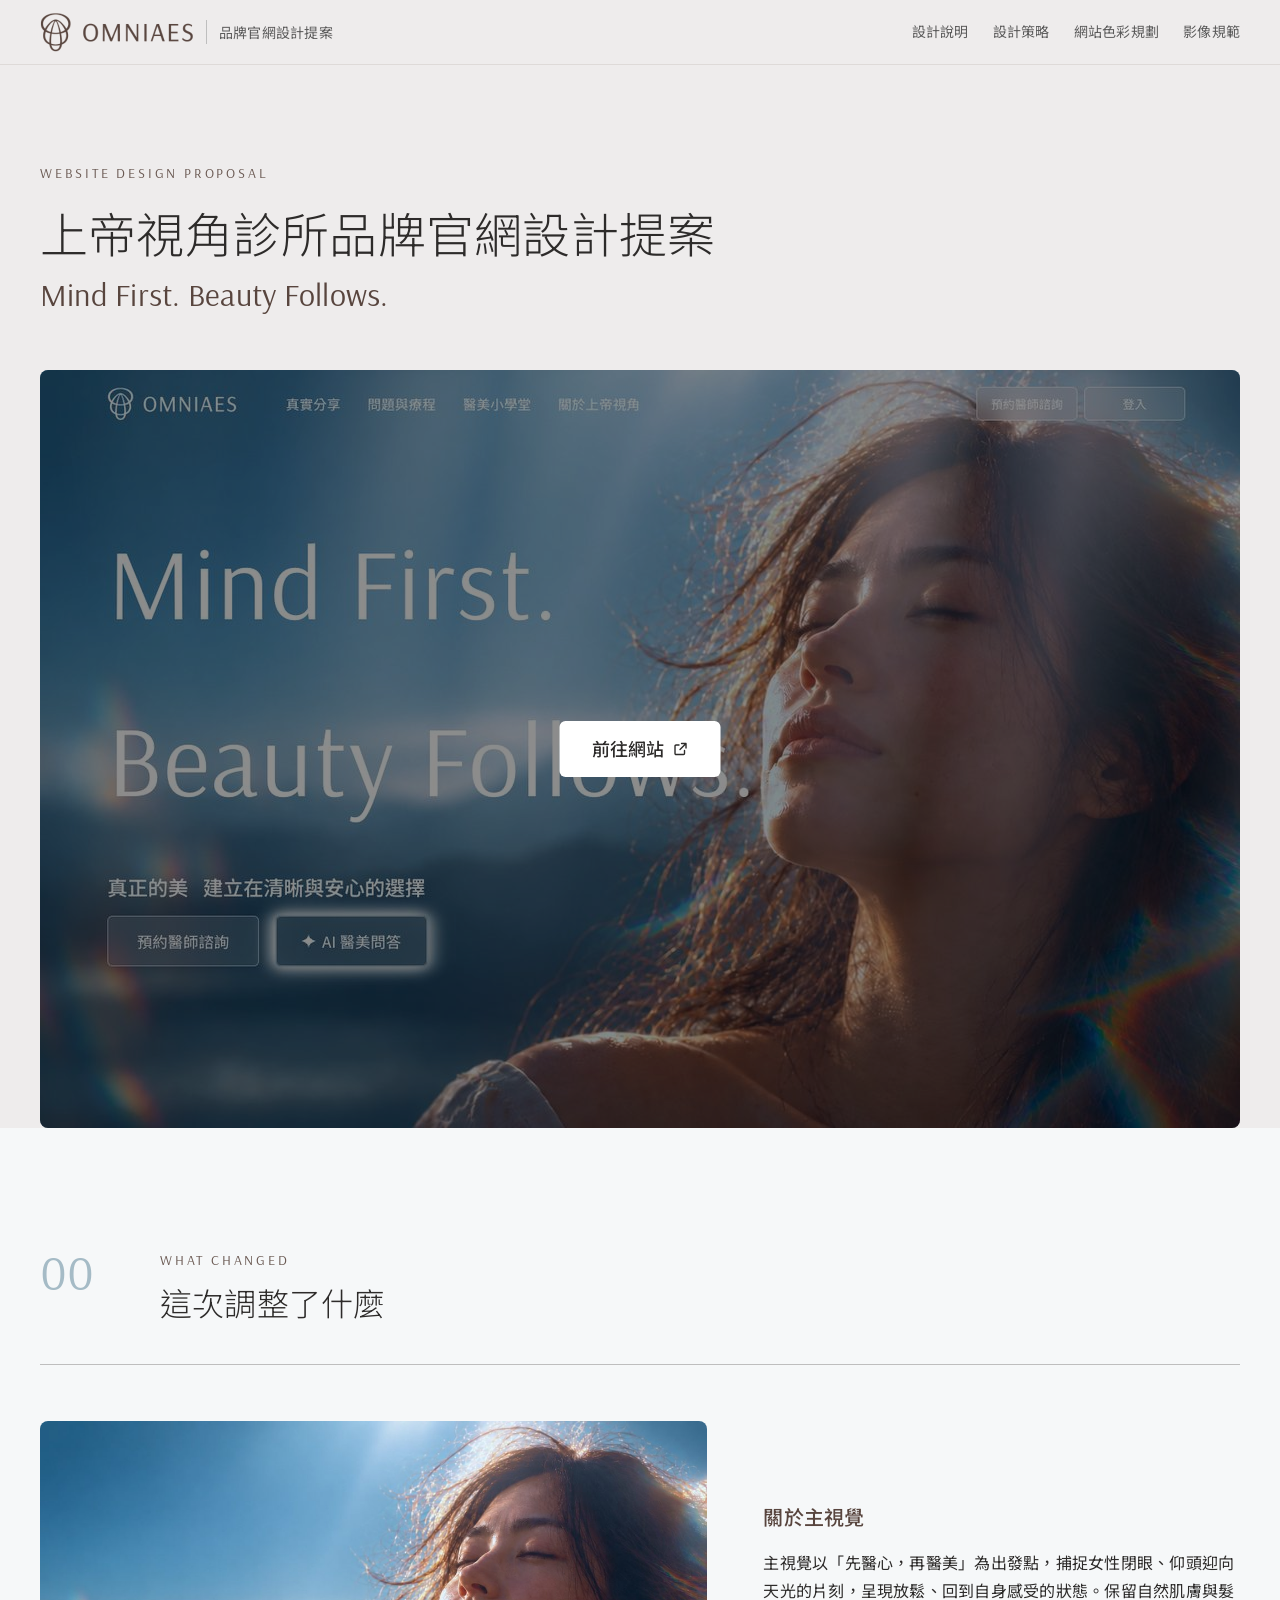
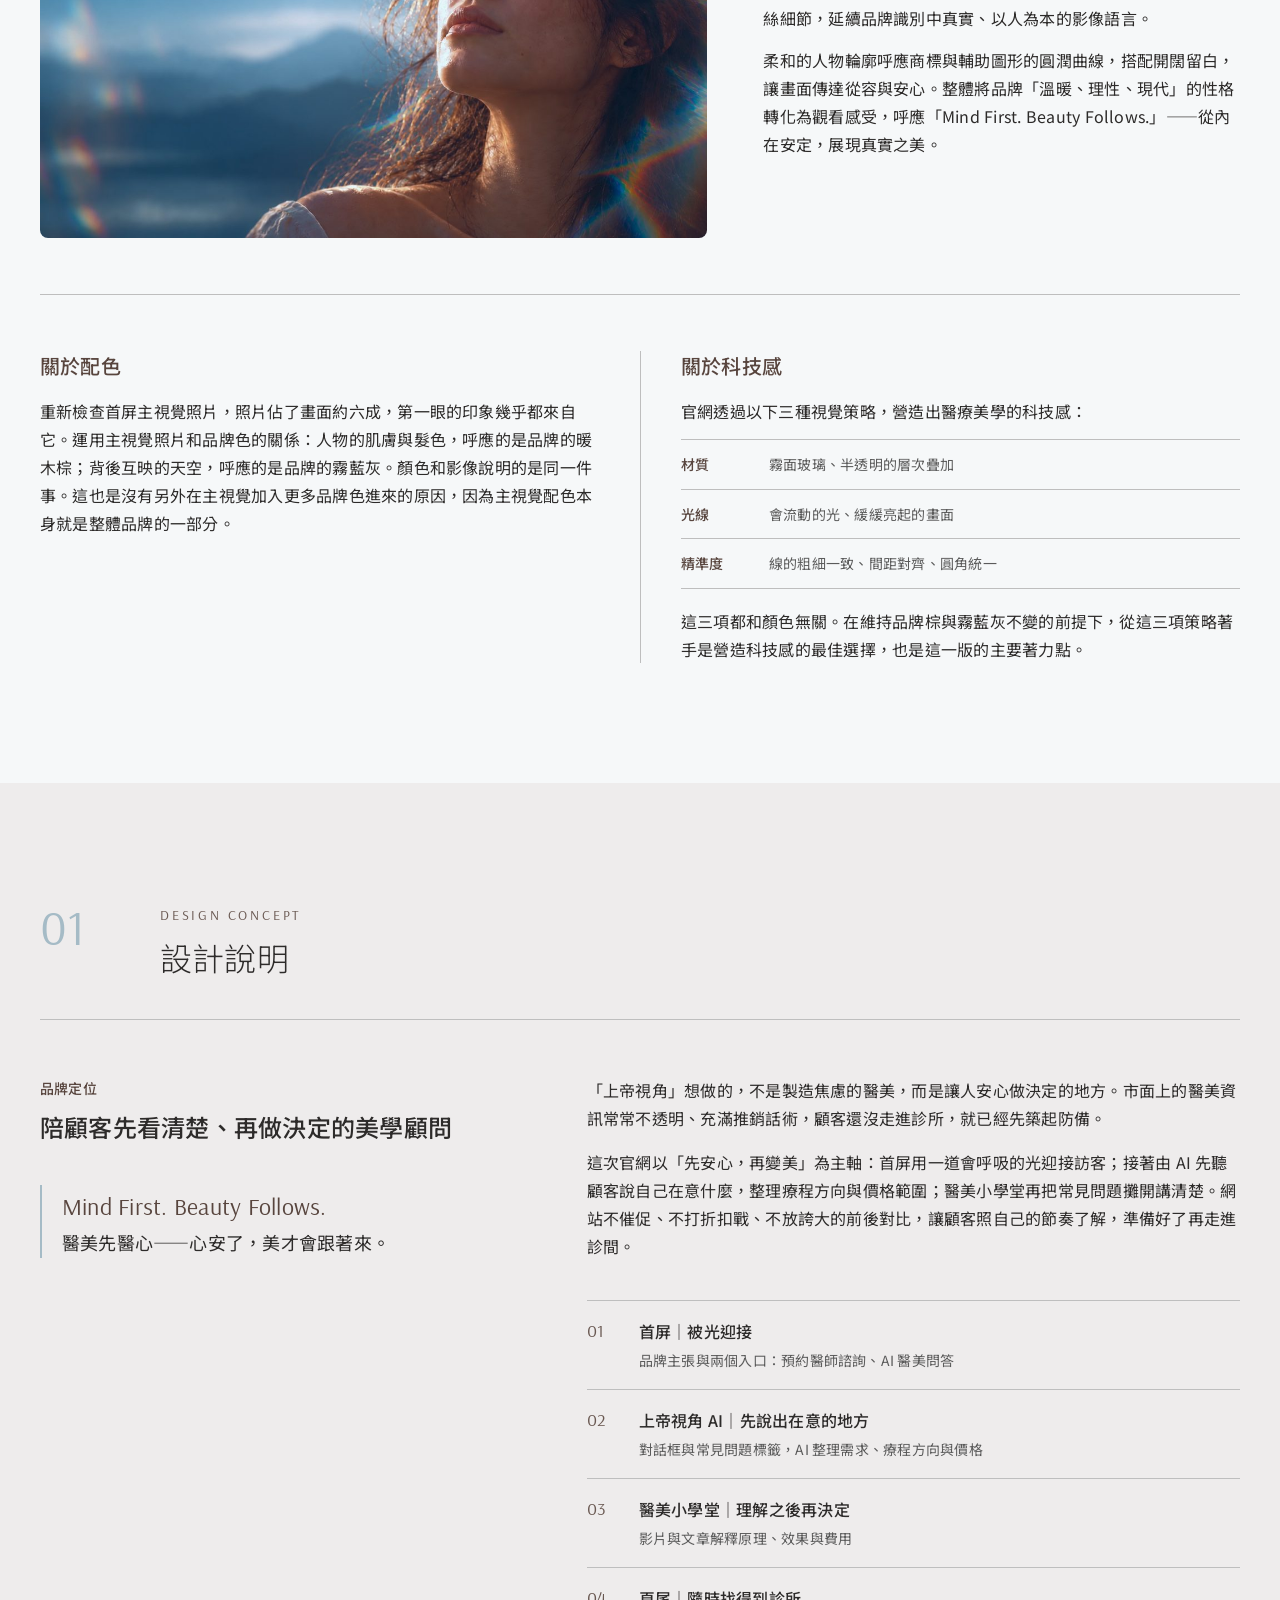
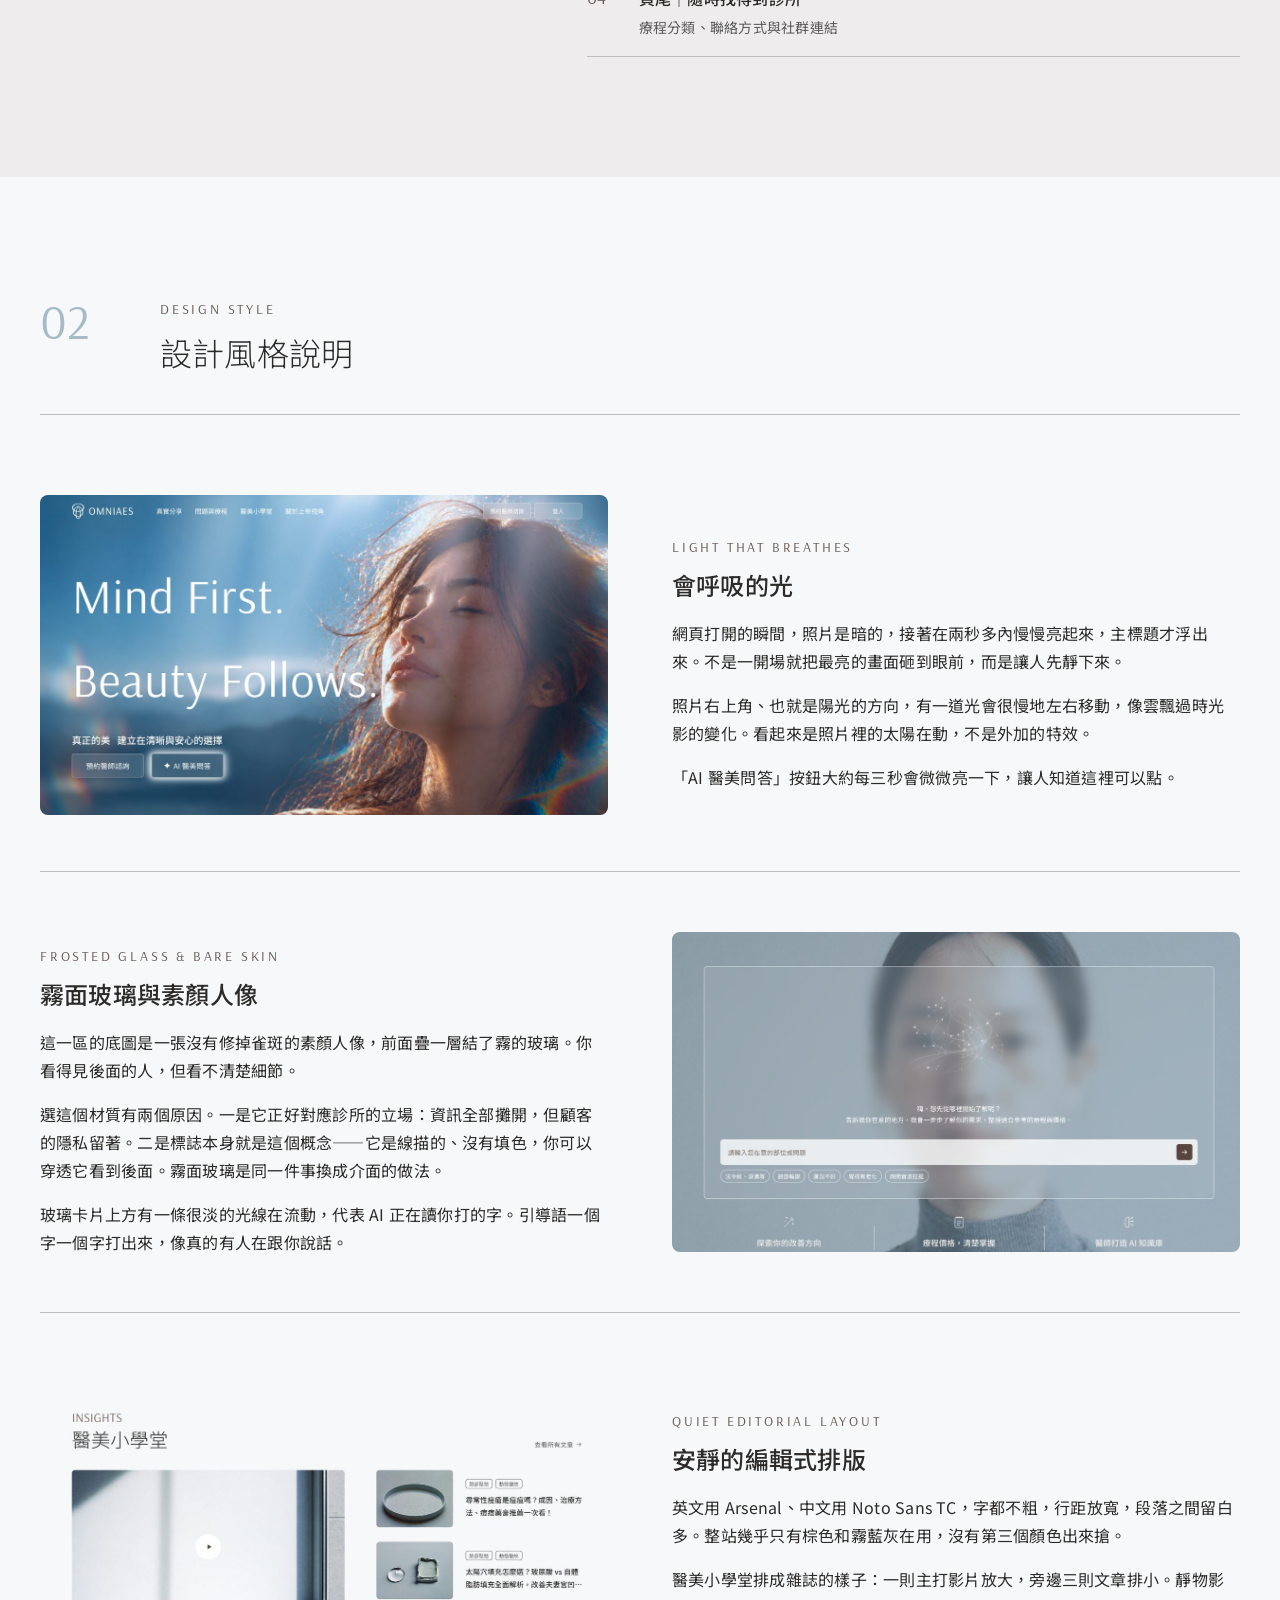
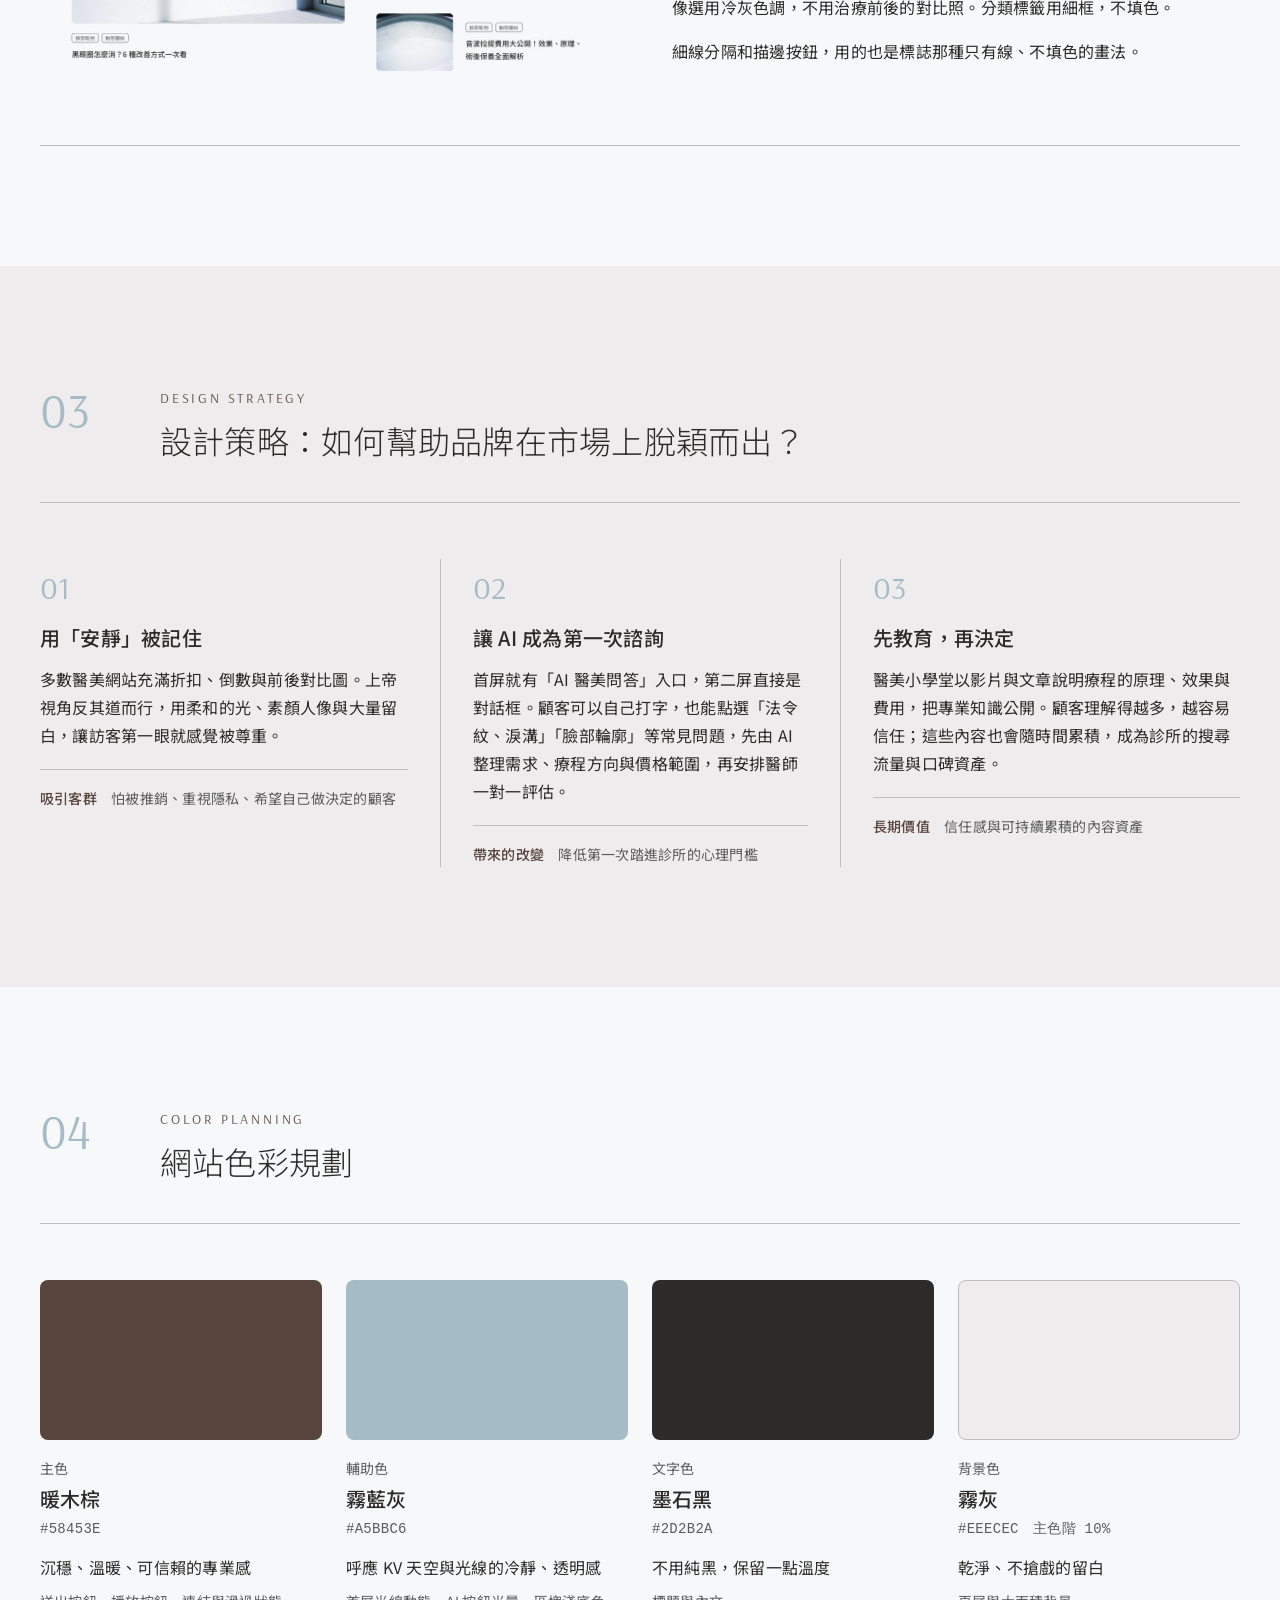
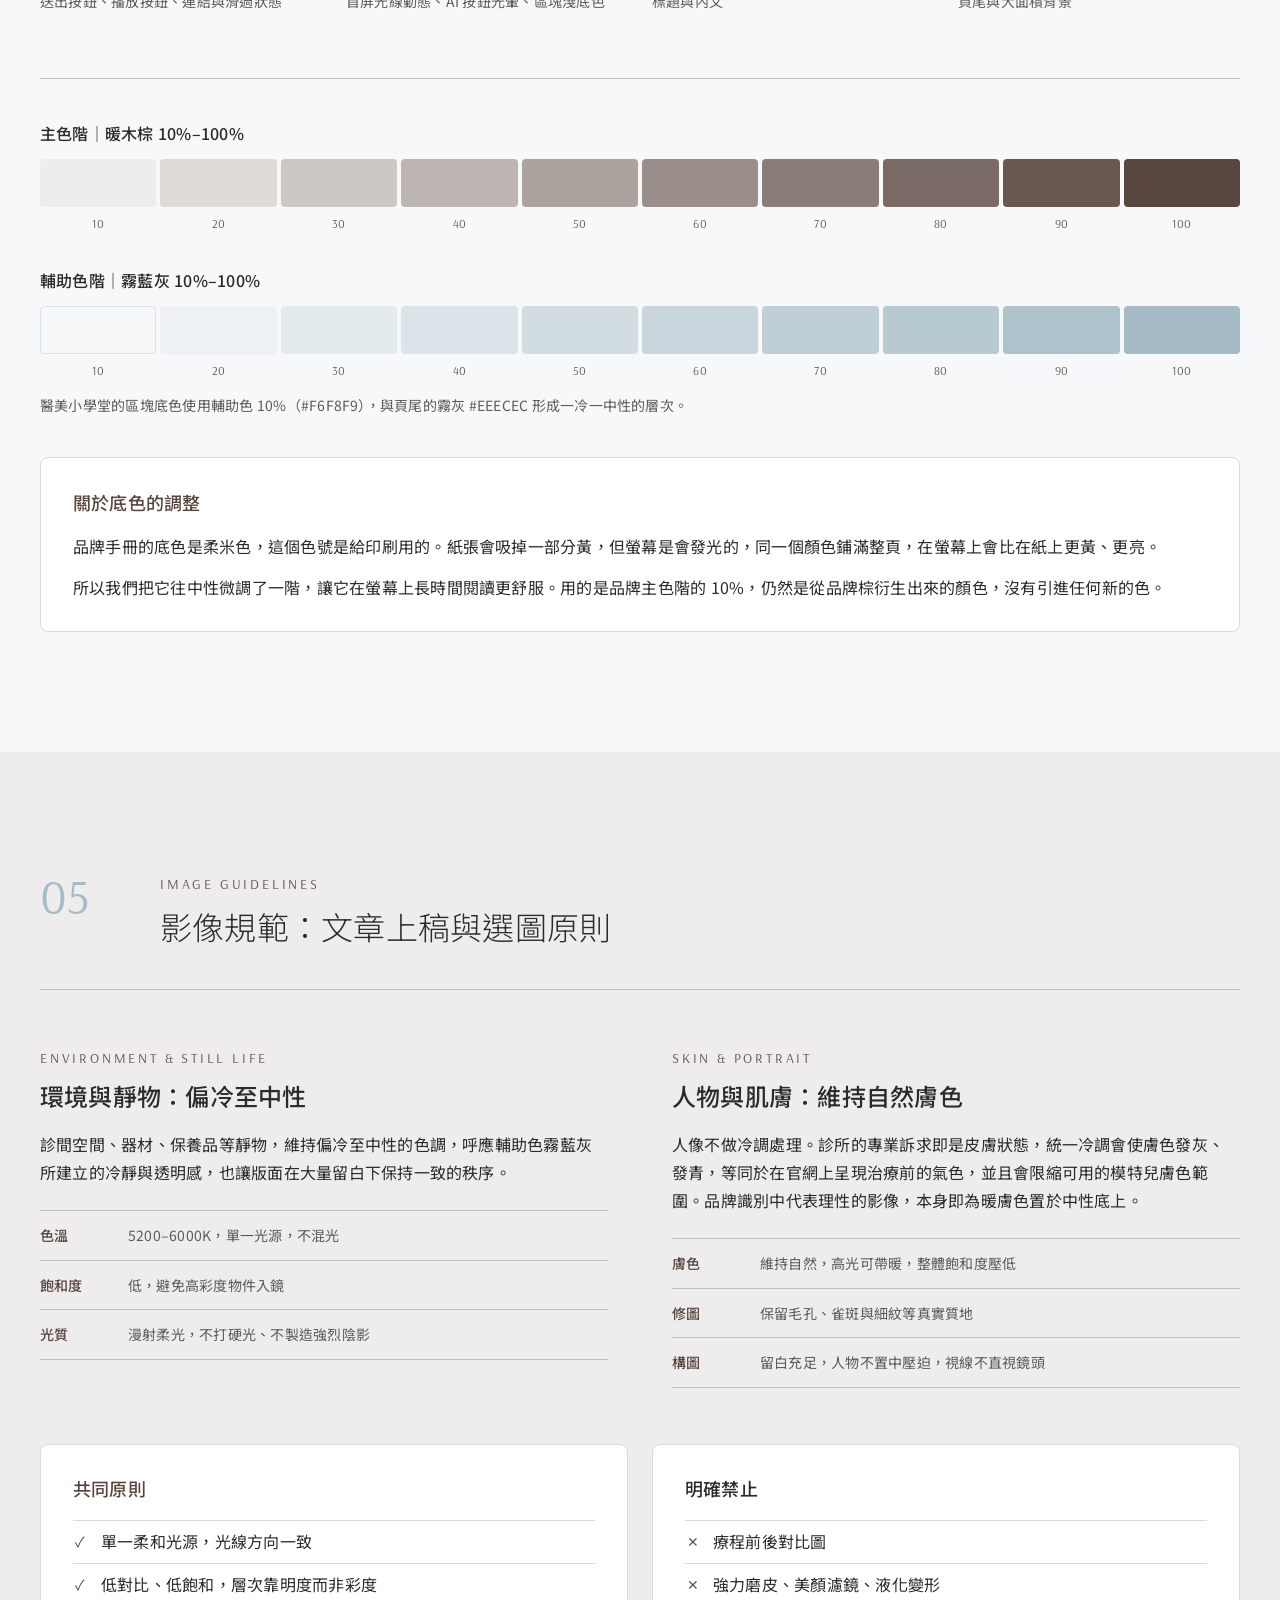
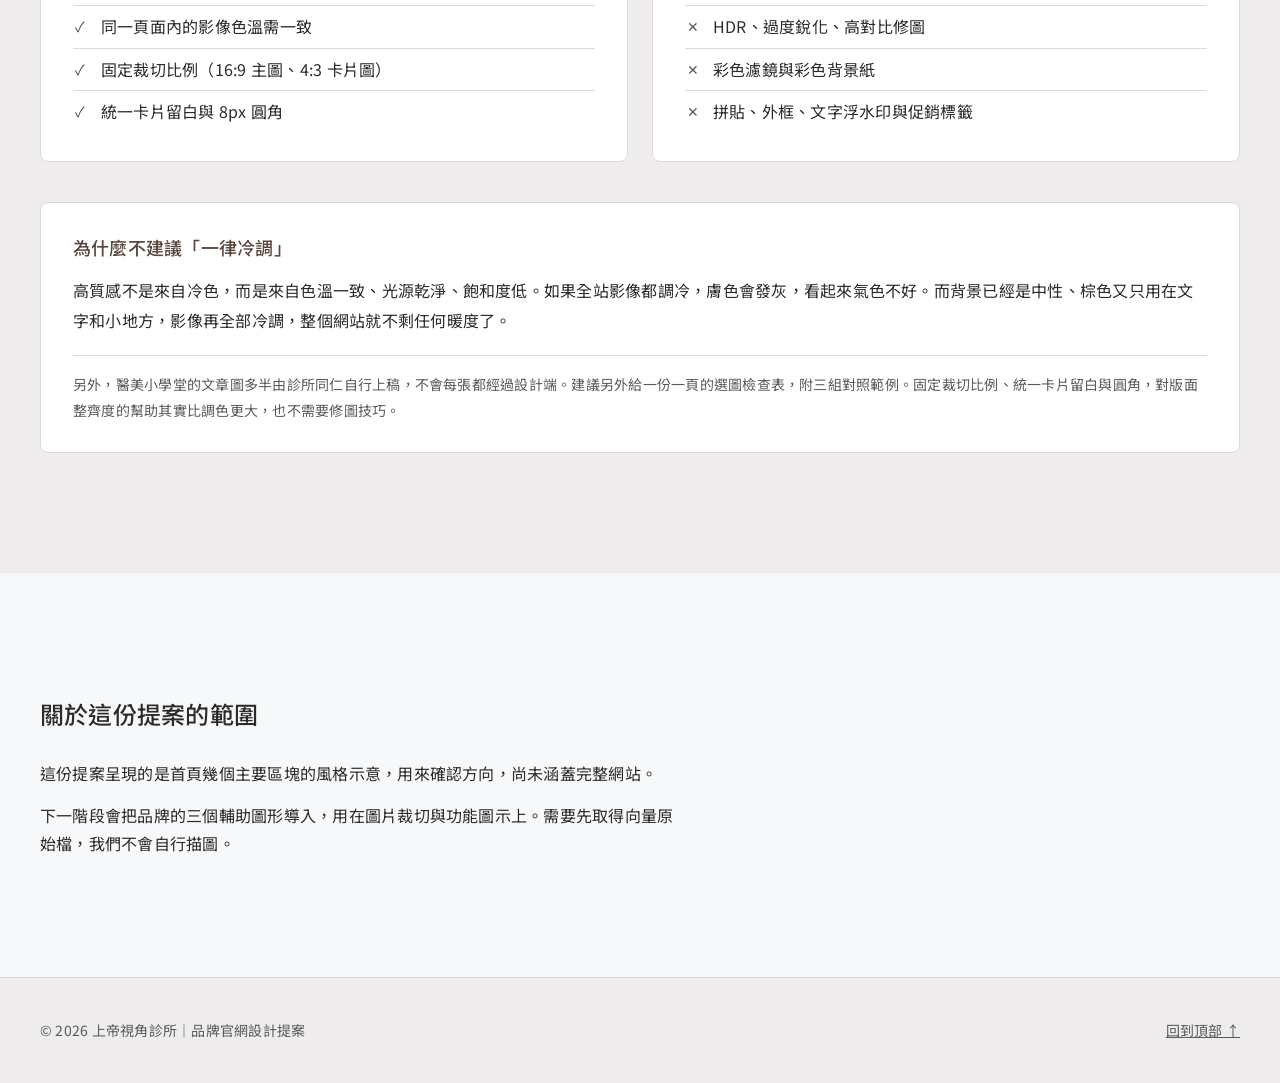
==== report.html @ 739268b5 "提案報告：header 精簡、封面標題一行、00 新增主視覺說明與文案修訂 Co-Authored-By: Claude Opus 5.5 <noreply@anthropic.com>" ====
<!DOCTYPE html>
<html lang="zh-Hant">
<head>
<meta charset="UTF-8" />
<meta name="viewport" content="width=device-width, initial-scale=1" />
<meta name="robots" content="noindex, nofollow" />
<meta name="color-scheme" content="light" />
<title>OMNIAES 上帝視角診所｜品牌官網設計提案</title>
<meta name="description" content="上帝視角診所品牌官網設計提案：本次調整說明、設計說明、設計風格說明、設計策略、網站色彩規劃與影像規範。" />
<link rel="preconnect" href="https://fonts.googleapis.com" />
<link rel="preconnect" href="https://fonts.gstatic.com" crossorigin />
<link href="https://fonts.googleapis.com/css2?family=Arsenal:ital,wght@0,400;0,700;1,400&family=Noto+Sans+TC:wght@300;400;500&display=swap" rel="stylesheet" />
<style>
  /* 報告本身也套用 OMNIAES 的品牌色票與字級，讓客戶看到的提案文件和網站是同一套語言 */
  :root {
    --primary: #58453E;
    --primary-80: #796A65;
    --primary-90: #695851; /* 小字在 #EEECEC 底上用這階，#796A65 只有 4.39:1 */
    --secondary: #A5BBC6;
    --secondary-10: #F6F8F9;
    --secondary-40: #DBE4E8;
    --ink: #2D2B2A;
    --ink-2: #5B5B5B;
    --liner: #BEBEBE;
    --bg: #EEECEC; /* 2026-09-29 Sidney：報告底色改用主色 10% 階 */
    --line-soft: #DEDAD8;
    --white: #FFFFFF;
    --font-tc: "Noto Sans TC", "PingFang TC", "Microsoft JhengHei", sans-serif;
    --font-en: "Arsenal", var(--font-tc);
    --tracking: 0.015em;
    --container: 1200px;
    --gutter: 40px;
  }
  *, *::before, *::after { box-sizing: border-box; }
  html { -webkit-text-size-adjust: 100%; scroll-behavior: smooth; }
  body {
    margin: 0;
    background: var(--bg);
    color: var(--ink);
    font-family: var(--font-tc);
    font-size: 16px;
    line-height: 1.75;
    letter-spacing: var(--tracking);
    -webkit-font-smoothing: antialiased;
  }
  img { display: block; max-width: 100%; height: auto; }
  a { color: inherit; }
  .container { max-width: calc(var(--container) + var(--gutter) * 2); margin: 0 auto; padding: 0 var(--gutter); }

  /* ---------- 頂部列 ---------- */
  .topbar {
    position: sticky; top: 0; z-index: 10;
    background: rgba(238, 236, 236, 0.94);
    -webkit-backdrop-filter: blur(16px);
    backdrop-filter: blur(16px);
    border-bottom: 1px solid var(--line-soft);
  }
  .topbar__inner { display: flex; align-items: center; justify-content: space-between; gap: 24px; height: 64px; }
  .topbar__brand { display: flex; align-items: center; gap: 12px; font-size: 14px; color: var(--ink-2); }
  /* 品牌規範的商標為單色；原檔是金銅漸層，暫以遮罩染成標準色 #58453E，正式版請向品牌端索取單色原始檔 */
  .topbar__logo {
    display: block;
    width: 154px; height: 40px;
    background: var(--primary);
    -webkit-mask: var(--logo) no-repeat 0 0 / contain;
    mask: var(--logo) no-repeat 0 0 / contain;
  }
  .topbar__brand span { padding-left: 12px; border-left: 1px solid var(--liner); }
  .topbar__nav { display: flex; gap: 24px; font-size: 14px; }
  .topbar__nav a { text-decoration: none; color: var(--ink-2); padding: 4px 0; border-bottom: 1px solid transparent; }
  .topbar__nav a:hover { color: var(--primary); border-bottom-color: var(--primary); }

  /* ---------- 封面 ---------- */
  .cover { padding: 96px 0 0; }
  .eyebrow {
    margin: 0;
    font-family: var(--font-en);
    font-size: 14px;
    letter-spacing: 0.2em;
    text-transform: uppercase;
    color: var(--primary-90);
  }
  .cover h1 { margin: 16px 0 0; font-size: 48px; font-weight: 300; line-height: 1.25; }
  .cover__tagline { margin: 12px 0 0; font-family: var(--font-en); font-size: 32px; line-height: 1.25; color: var(--primary); }
  .cover__kv { position: relative; margin-top: 56px; border-radius: 8px; overflow: hidden; }
  /* 2026-09-29 Sidney：KV 照片疊 45% 黑色遮罩（原 85%），「前往網站」按鈕置中 */
  .cover__kv::after {
    content: "";
    position: absolute; inset: 0;
    background: rgba(0, 0, 0, 0.45);
    pointer-events: none;
  }
  .cover__go {
    position: absolute;
    top: 50%; left: 50%;
    z-index: 1;
    transform: translate(-50%, -50%);
    display: inline-flex; align-items: center; gap: 8px;
    height: 56px; padding: 0 32px;
    border-radius: 6px;
    background: var(--white);
    color: var(--ink);
    font-size: 18px; font-weight: 500;
    text-decoration: none;
    white-space: nowrap;
    transition: background-color 200ms ease, color 200ms ease;
  }
  .cover__go svg { width: 16px; height: 16px; }
  .cover__go:hover { background: var(--primary); color: var(--white); }
  .cover__go:focus-visible { outline: 2px solid var(--white); outline-offset: 3px; }

  /* ---------- 章節 ---------- */
  .section { padding: 120px 0; }
  .section--tint { background: var(--secondary-10); }
  .section { scroll-margin-top: 64px; }
  .section__head { display: grid; grid-template-columns: 96px 1fr; gap: 24px; align-items: start; padding-bottom: 40px; border-bottom: 1px solid var(--liner); }
  .section__num { font-family: var(--font-en); font-size: 48px; line-height: 1; color: var(--secondary); }
  .section__head h2 { margin: 8px 0 0; font-size: 32px; font-weight: 300; line-height: 1.38; }

  /* 01 設計說明 */
  .concept { display: grid; grid-template-columns: 5fr 7fr; gap: 80px; margin-top: 56px; align-items: start; }
  /* 左欄（定位＋主張）較短：捲動時固定，陪著右欄說明往下走 */
  .concept > div:first-child { position: sticky; top: 112px; }
  .concept__label { margin: 0; font-size: 14px; font-weight: 500; color: var(--primary); }
  .concept__position { margin: 8px 0 0; font-size: 24px; font-weight: 500; line-height: 1.5; }
  .concept__quote {
    margin: 40px 0 0;
    padding-left: 20px;
    border-left: 2px solid var(--secondary);
    font-size: 18px;
    line-height: 1.75;
  }
  .concept__quote strong { font-family: var(--font-en); font-weight: 400; font-size: 24px; display: block; color: var(--primary); }
  .concept p.body { margin: 0; color: var(--ink); }
  .concept p.body + p.body { margin-top: 16px; }
  .flow { margin: 40px 0 0; padding: 0; list-style: none; counter-reset: flow; }
  .flow li { counter-increment: flow; display: grid; grid-template-columns: 40px 1fr; gap: 12px; padding: 16px 0; border-top: 1px solid var(--liner); }
  .flow li:last-child { border-bottom: 1px solid var(--liner); }
  .flow li::before { content: counter(flow, decimal-leading-zero); font-family: var(--font-en); font-size: 18px; color: var(--primary-90); line-height: 1.6; }
  .flow b { display: block; font-weight: 500; }
  .flow span { font-size: 14px; color: var(--ink-2); }


  /* 02 設計風格說明 */
  .style-list { margin-top: 24px; }
  .style-item { display: grid; grid-template-columns: 1fr 1fr; gap: 64px; align-items: center; padding: 56px 0; border-bottom: 1px solid var(--liner); }
  .style-item:nth-child(even) .style-item__img { order: 2; }
  /* 配圖一律 16:9，從原始截圖裁切，不做拉伸 */
  .style-item__img { border-radius: 8px; overflow: hidden; aspect-ratio: 16 / 9; }
  .style-item__img img { width: 100%; height: 100%; object-fit: cover; }
  .style-item__en { margin: 0; font-family: var(--font-en); font-size: 14px; letter-spacing: 0.2em; text-transform: uppercase; color: var(--primary-90); }
  .style-item h3 { margin: 8px 0 0; font-size: 24px; font-weight: 500; line-height: 1.5; }
  .style-item p { margin: 16px 0 0; }

  /* 03 設計策略 */
  .strategy { display: grid; grid-template-columns: repeat(3, 1fr); gap: 0; margin-top: 56px; }
  .strategy article { padding: 0 32px; }
  .strategy article:first-child { padding-left: 0; }
  .strategy article:last-child { padding-right: 0; }
  .strategy article + article { border-left: 1px solid var(--liner); }
  .strategy__num { margin: 0; font-family: var(--font-en); font-size: 32px; line-height: 1; color: var(--secondary); }
  .strategy h3 { margin: 20px 0 0; font-size: 20px; font-weight: 500; line-height: 1.5; }
  .strategy p { margin: 12px 0 0; }
  .strategy .result { margin-top: 20px; padding-top: 16px; border-top: 1px solid var(--liner); font-size: 14px; color: var(--ink-2); }
  .strategy .result b { color: var(--primary); font-weight: 500; }

  /* 04 網站色彩規劃 */
  .palette { display: grid; grid-template-columns: repeat(4, 1fr); gap: 24px; margin-top: 56px; }
  .swatch__chip { height: 160px; border-radius: 8px; }
  .swatch__chip--light { border: 1px solid var(--liner); }
  .swatch__role { margin: 16px 0 0; font-size: 14px; color: var(--ink-2); }
  .swatch h3 { margin: 4px 0 0; font-size: 20px; font-weight: 500; line-height: 1.4; }
  .swatch__hex { margin: 4px 0 0; font-family: ui-monospace, SFMono-Regular, Menlo, monospace; font-size: 14px; color: var(--ink-2); letter-spacing: 0.02em; }
  .swatch__mean { margin: 12px 0 0; font-size: 16px; }
  .swatch__use { margin: 8px 0 0; font-size: 14px; color: var(--ink-2); }

  .ramps { margin-top: 64px; padding-top: 40px; border-top: 1px solid var(--liner); display: grid; gap: 32px; }
  .ramp__title { margin: 0 0 12px; font-size: 16px; font-weight: 500; }
  .ramp__row { display: grid; grid-template-columns: repeat(10, 1fr); gap: 4px; }
  .ramp__row div { height: 48px; border-radius: 4px; }
  .ramp__steps { display: grid; grid-template-columns: repeat(10, 1fr); gap: 4px; margin-top: 6px; font-family: var(--font-en); font-size: 12px; color: var(--ink-2); text-align: center; }
  .ramp__note { margin: 12px 0 0; font-size: 14px; color: var(--ink-2); }

  /* ---------- 這次調整了什麼 ---------- */
  .kvnote { display: grid; grid-template-columns: 7fr 5fr; gap: 56px; align-items: center; margin-top: 56px; padding-bottom: 56px; border-bottom: 1px solid var(--liner); }
  .kvnote__img { margin: 0; border-radius: 8px; overflow: hidden; aspect-ratio: 16 / 10; }
  .kvnote__img img { width: 100%; height: 100%; object-fit: cover; }
  .kvnote h3 { margin: 0 0 16px; font-size: 20px; font-weight: 500; line-height: 1.5; color: var(--primary); }
  .kvnote p { margin: 0 0 14px; }
  .kvnote p:last-child { margin-bottom: 0; }
  .revision { display: grid; grid-template-columns: repeat(2, 1fr); gap: 0; margin-top: 56px; }
  .revision article { padding: 0 40px; }
  .revision article:first-child { padding-left: 0; }
  .revision article:last-child { padding-right: 0; }
  .revision article + article { border-left: 1px solid var(--liner); }
  .revision h3 { margin: 0 0 16px; font-size: 20px; font-weight: 500; line-height: 1.5; color: var(--primary); }
  .revision p { margin: 0 0 14px; }
  .revision p:last-child { margin-bottom: 0; }
  .revision .spec { margin: 0 0 18px; }

  /* 媒材調整說明：與色階同區，用細框白底和前面的色票資訊分開 */
  .callout {
    margin-top: 40px;
    padding: 28px 32px;
    border: 1px solid var(--line-soft);
    border-radius: 8px;
    background: var(--white);
  }
  .callout p { margin: 0; font-size: 16px; line-height: 1.85; }
  .callout p + p { margin-top: 12px; }
  .callout__title { font-size: 18px !important; font-weight: 500; color: var(--primary); }
  .callout__foot {
    margin-top: 20px !important;
    padding-top: 16px;
    border-top: 1px solid var(--line-soft);
    font-size: 14px !important;
    color: var(--ink-2);
  }

  /* 05 影像規範 */
  .imgrule { display: grid; grid-template-columns: 1fr 1fr; gap: 64px; margin-top: 56px; }
  .imgrule h3 { margin: 8px 0 0; font-size: 24px; font-weight: 500; line-height: 1.5; }
  .imgrule article > p:not(.eyebrow) { margin: 16px 0 0; }
  .spec { margin-top: 24px; border-top: 1px solid var(--liner); }
  .spec div { display: grid; grid-template-columns: 72px 1fr; gap: 16px; padding: 12px 0; border-bottom: 1px solid var(--liner); font-size: 14px; line-height: 1.75; }
  .spec b { font-weight: 500; color: var(--primary); }
  .spec span { color: var(--ink-2); }

  .rules { display: grid; grid-template-columns: 1fr 1fr; gap: 24px; margin-top: 56px; }
  .rules > div { padding: 28px 32px; border: 1px solid var(--line-soft); border-radius: 8px; background: var(--white); }
  .rules h4 { margin: 0; font-size: 18px; font-weight: 500; }
  .rules__do h4 { color: var(--primary); }
  .rules ul { margin: 16px 0 0; padding: 0; list-style: none; }
  .rules li { position: relative; padding: 8px 0 8px 28px; border-top: 1px solid var(--line-soft); font-size: 16px; line-height: 1.6; }
  .rules li::before { position: absolute; left: 2px; top: 8px; font-size: 14px; line-height: 1.8; }
  .rules__do li::before { content: "✓"; color: var(--primary); }
  .rules__dont li::before { content: "✕"; color: var(--ink-2); }

  /* ---------- 結尾說明 ---------- */
  .closing { max-width: 640px; }
  .closing h2 { margin: 0 0 24px; font-size: 24px; font-weight: 500; }
  .closing p { margin: 0 0 14px; }
  .closing p:last-child { margin-bottom: 0; }

  .footer { padding: 40px 0; background: var(--bg); border-top: 1px solid var(--line-soft); font-size: 14px; color: var(--ink-2); }
  .footer__inner { display: flex; justify-content: space-between; gap: 24px; flex-wrap: wrap; }
  .footer a { color: var(--ink-2); }

  @media (max-width: 960px) {
    :root { --gutter: 24px; }
    .topbar__nav { display: none; }
    .concept, .style-item { grid-template-columns: 1fr; gap: 32px; }
    .concept > div:first-child { position: static; }
    .style-item:nth-child(even) .style-item__img { order: 0; }
    .strategy { grid-template-columns: 1fr; gap: 40px; }
    .strategy article, .strategy article:first-child, .strategy article:last-child { padding: 0; }
    .strategy article + article { border-left: 0; border-top: 1px solid var(--liner); padding-top: 40px; }
    .palette { grid-template-columns: repeat(2, 1fr); }
    .imgrule, .rules { grid-template-columns: 1fr; gap: 32px; }
    .kvnote { grid-template-columns: 1fr; gap: 32px; padding-bottom: 40px; }
    .revision { grid-template-columns: 1fr; gap: 40px; }
    .revision article, .revision article:first-child, .revision article:last-child { padding: 0; }
    .revision article + article { border-left: 0; border-top: 1px solid var(--liner); padding-top: 40px; }
  }
  @media (max-width: 600px) {
    :root { --gutter: 16px; }
    .topbar__brand span { display: none; }
    .cover { padding-top: 56px; }
    .cover h1 { font-size: 22px; } /* 14 字 × 22px（含字距）≈ 313px，手機 328px 內容寬內維持一行 */
    .cover__tagline { font-size: 24px; }
    .cover__go { height: 48px; padding: 0 24px; font-size: 16px; }
    .section { padding: 80px 0; }
    .section__head { grid-template-columns: 1fr; gap: 8px; }
    .section__num { font-size: 32px; }
    .section__head h2 { font-size: 24px; }
    .palette { grid-template-columns: 1fr; }
    .swatch__chip { height: 96px; }
    .ramp__steps { font-size: 11px; }
    .callout { padding: 20px 16px; }
    .rules > div { padding: 20px 16px; }
  }
</style>
</head>
<body>

<header class="topbar">
  <div class="container topbar__inner">
    <div class="topbar__brand">
      <span class="topbar__logo" role="img" aria-label="OMNIAES 上帝視角診所" style="--logo:url([data-uri])"></span>
      <span>品牌官網設計提案</span>
    </div>
    <nav class="topbar__nav" aria-label="提案章節">
      <a href="#concept">設計說明</a>
      <a href="#strategy">設計策略</a>
      <a href="#color">網站色彩規劃</a>
      <a href="#imagery">影像規範</a>
    </nav>
  </div>
</header>

<main>

  <!-- ========== 封面 ========== -->
  <section class="cover">
    <div class="container">
      <p class="eyebrow">Website Design Proposal</p>
      <h1>上帝視角診所品牌官網設計提案</h1>
      <p class="cover__tagline">Mind First. Beauty Follows.</p>
      <div class="cover__kv">
        <img src="[data-uri]" alt="官網首屏完稿：自然光中閉眼的人像，左側主標 Mind First. Beauty Follows." width="1200" height="758" />
        <a class="cover__go" href="https://sidney77chen-lgtm.github.io/omniaes-proposal/" target="_blank" rel="noopener">前往網站
          <svg viewBox="0 0 16 16" fill="none" stroke="currentColor" stroke-width="1.4" stroke-linecap="round" stroke-linejoin="round" aria-hidden="true"><path d="M9 2.5h4.5V7M13.5 2.5 7.5 8.5M12 9.5v3a1 1 0 0 1-1 1H3.5a1 1 0 0 1-1-1V5a1 1 0 0 1 1-1h3"/></svg>
        </a>
      </div>
    </div>
  </section>

  <!-- ========== 00 這次調整了什麼 ========== -->
  <section class="section section--tint" id="revision" aria-labelledby="revision-title">
    <div class="container">
      <div class="section__head">
        <div class="section__num">00</div>
        <div>
          <p class="eyebrow">What Changed</p>
          <h2 id="revision-title">這次調整了什麼</h2>
        </div>
      </div>

      <div class="kvnote">
        <figure class="kvnote__img"><img src="[data-uri]" alt="主視覺：女性閉眼、仰頭迎向天光" width="1200" height="750" loading="lazy" decoding="async" /></figure>
        <div>
          <h3>關於主視覺</h3>
          <p>主視覺以「先醫心，再醫美」為出發點，捕捉女性閉眼、仰頭迎向天光的片刻，呈現放鬆、回到自身感受的狀態。保留自然肌膚與髮絲細節，延續品牌識別中真實、以人為本的影像語言。</p>
          <p>柔和的人物輪廓呼應商標與輔助圖形的圓潤曲線，搭配開闊留白，讓畫面傳達從容與安心。整體將品牌「溫暖、理性、現代」的性格轉化為觀看感受，呼應「Mind First. Beauty Follows.」——從內在安定，展現真實之美。</p>
        </div>
      </div>

      <div class="revision">
        <article>
          <h3>關於配色</h3>
          <p>重新檢查首屏主視覺照片，照片佔了畫面約六成，第一眼的印象幾乎都來自它。運用主視覺照片和品牌色的關係：人物的肌膚與髮色，呼應的是品牌的暖木棕；背後互映的天空，呼應的是品牌的霧藍灰。顏色和影像說明的是同一件事。這也是沒有另外在主視覺加入更多品牌色進來的原因，因為主視覺配色本身就是整體品牌的一部分。</p>
        </article>

        <article>
          <h3>關於科技感</h3>
          <p>官網透過以下三種視覺策略，營造出醫療美學的科技感：</p>
          <div class="spec">
            <div><b>材質</b><span>霧面玻璃、半透明的層次疊加</span></div>
            <div><b>光線</b><span>會流動的光、緩緩亮起的畫面</span></div>
            <div><b>精準度</b><span>線的粗細一致、間距對齊、圓角統一</span></div>
          </div>
          <p>這三項都和顏色無關。在維持品牌棕與霧藍灰不變的前提下，從這三項策略著手是營造科技感的最佳選擇，也是這一版的主要著力點。</p>
        </article>
      </div>
    </div>
  </section>

  <!-- ========== 01 設計說明 ========== -->
  <section class="section" id="concept" aria-labelledby="concept-title">
    <div class="container">
      <div class="section__head">
        <div class="section__num">01</div>
        <div>
          <p class="eyebrow">Design Concept</p>
          <h2 id="concept-title">設計說明</h2>
        </div>
      </div>

      <div class="concept">
        <div>
          <p class="concept__label">品牌定位</p>
          <p class="concept__position">陪顧客先看清楚、再做決定的美學顧問</p>

          <blockquote class="concept__quote">
            <strong>Mind First. Beauty Follows.</strong>
            醫美先醫心——心安了，美才會跟著來。
          </blockquote>
        </div>

        <div>

          <p class="body">「上帝視角」想做的，不是製造焦慮的醫美，而是讓人安心做決定的地方。市面上的醫美資訊常常不透明、充滿推銷話術，顧客還沒走進診所，就已經先築起防備。</p>
          <p class="body">這次官網以「先安心，再變美」為主軸：首屏用一道會呼吸的光迎接訪客；接著由 AI 先聽顧客說自己在意什麼，整理療程方向與價格範圍；醫美小學堂再把常見問題攤開講清楚。網站不催促、不打折扣戰、不放誇大的前後對比，讓顧客照自己的節奏了解，準備好了再走進診間。</p>

          <ol class="flow" aria-label="網站瀏覽動線">
            <li><div><b>首屏｜被光迎接</b><span>品牌主張與兩個入口：預約醫師諮詢、AI 醫美問答</span></div></li>
            <li><div><b>上帝視角 AI｜先說出在意的地方</b><span>對話框與常見問題標籤，AI 整理需求、療程方向與價格</span></div></li>
            <li><div><b>醫美小學堂｜理解之後再決定</b><span>影片與文章解釋原理、效果與費用</span></div></li>
            <li><div><b>頁尾｜隨時找得到診所</b><span>療程分類、聯絡方式與社群連結</span></div></li>
          </ol>
        </div>

      </div>
    </div>
  </section>

  <!-- ========== 02 設計風格說明 ========== -->
  <section class="section section--tint" id="style" aria-labelledby="style-title">
    <div class="container">
      <div class="section__head">
        <div class="section__num">02</div>
        <div>
          <p class="eyebrow">Design Style</p>
          <h2 id="style-title">設計風格說明</h2>
        </div>
      </div>

      <div class="style-list">
        <div class="style-item">
          <div class="style-item__img"><img src="[data-uri]" alt="首屏人像與光線動態" width="1200" height="675" loading="lazy" /></div>
          <div>
            <p class="style-item__en">Light That Breathes</p>
            <h3>會呼吸的光</h3>
            <p>網頁打開的瞬間，照片是暗的，接著在兩秒多內慢慢亮起來，主標題才浮出來。不是一開場就把最亮的畫面砸到眼前，而是讓人先靜下來。</p>
            <p>照片右上角、也就是陽光的方向，有一道光會很慢地左右移動，像雲飄過時光影的變化。看起來是照片裡的太陽在動，不是外加的特效。</p>
            <p>「AI 醫美問答」按鈕大約每三秒會微微亮一下，讓人知道這裡可以點。</p>
          </div>
        </div>

        <div class="style-item">
          <div class="style-item__img"><img src="[data-uri]" alt="上帝視角 AI 區塊：霧面玻璃卡片與素顏人像" width="1200" height="675" loading="lazy" /></div>
          <div>
            <p class="style-item__en">Frosted Glass &amp; Bare Skin</p>
            <h3>霧面玻璃與素顏人像</h3>
            <p>這一區的底圖是一張沒有修掉雀斑的素顏人像，前面疊一層結了霧的玻璃。你看得見後面的人，但看不清楚細節。</p>
            <p>選這個材質有兩個原因。一是它正好對應診所的立場：資訊全部攤開，但顧客的隱私留著。二是標誌本身就是這個概念——它是線描的、沒有填色，你可以穿透它看到後面。霧面玻璃是同一件事換成介面的做法。</p>
            <p>玻璃卡片上方有一條很淡的光線在流動，代表 AI 正在讀你打的字。引導語一個字一個字打出來，像真的有人在跟你說話。</p>
          </div>
        </div>

        <div class="style-item">
          <div class="style-item__img"><img src="[data-uri]" alt="醫美小學堂：一則主打影片與三則文章" width="1200" height="675" loading="lazy" /></div>
          <div>
            <p class="style-item__en">Quiet Editorial Layout</p>
            <h3>安靜的編輯式排版</h3>
            <p>英文用 Arsenal、中文用 Noto Sans TC，字都不粗，行距放寬，段落之間留白多。整站幾乎只有棕色和霧藍灰在用，沒有第三個顏色出來搶。</p>
            <p>醫美小學堂排成雜誌的樣子：一則主打影片放大，旁邊三則文章排小。靜物影像選用冷灰色調，不用治療前後的對比照。分類標籤用細框，不填色。</p>
            <p>細線分隔和描邊按鈕，用的也是標誌那種只有線、不填色的畫法。</p>
          </div>
        </div>
      </div>
    </div>
  </section>

  <!-- ========== 03 設計策略 ========== -->
  <section class="section" id="strategy" aria-labelledby="strategy-title">
    <div class="container">
      <div class="section__head">
        <div class="section__num">03</div>
        <div>
          <p class="eyebrow">Design Strategy</p>
          <h2 id="strategy-title">設計策略：如何幫助品牌在市場上脫穎而出？</h2>
        </div>
      </div>

      <div class="strategy">
        <article>
          <p class="strategy__num">01</p>
          <h3>用「安靜」被記住</h3>
          <p>多數醫美網站充滿折扣、倒數與前後對比圖。上帝視角反其道而行，用柔和的光、素顏人像與大量留白，讓訪客第一眼就感覺被尊重。</p>
          <p class="result"><b>吸引客群</b>　怕被推銷、重視隱私、希望自己做決定的顧客</p>
        </article>
        <article>
          <p class="strategy__num">02</p>
          <h3>讓 AI 成為第一次諮詢</h3>
          <p>首屏就有「AI 醫美問答」入口，第二屏直接是對話框。顧客可以自己打字，也能點選「法令紋、淚溝」「臉部輪廓」等常見問題，先由 AI 整理需求、療程方向與價格範圍，再安排醫師一對一評估。</p>
          <p class="result"><b>帶來的改變</b>　降低第一次踏進診所的心理門檻</p>
        </article>
        <article>
          <p class="strategy__num">03</p>
          <h3>先教育，再決定</h3>
          <p>醫美小學堂以影片與文章說明療程的原理、效果與費用，把專業知識公開。顧客理解得越多，越容易信任；這些內容也會隨時間累積，成為診所的搜尋流量與口碑資產。</p>
          <p class="result"><b>長期價值</b>　信任感與可持續累積的內容資產</p>
        </article>
      </div>
    </div>
  </section>

  <!-- ========== 04 網站色彩規劃 ========== -->
  <section class="section section--tint" id="color" aria-labelledby="color-title">
    <div class="container">
      <div class="section__head">
        <div class="section__num">04</div>
        <div>
          <p class="eyebrow">Color Planning</p>
          <h2 id="color-title">網站色彩規劃</h2>
        </div>
      </div>

      <div class="palette">
        <div class="swatch">
          <div class="swatch__chip" style="background:#58453E"></div>
          <p class="swatch__role">主色</p>
          <h3>暖木棕</h3>
          <p class="swatch__hex">#58453E</p>
          <p class="swatch__mean">沉穩、溫暖、可信賴的專業感</p>
          <p class="swatch__use">送出按鈕、播放按鈕、連結與滑過狀態</p>
        </div>
        <div class="swatch">
          <div class="swatch__chip" style="background:#A5BBC6"></div>
          <p class="swatch__role">輔助色</p>
          <h3>霧藍灰</h3>
          <p class="swatch__hex">#A5BBC6</p>
          <p class="swatch__mean">呼應 KV 天空與光線的冷靜、透明感</p>
          <p class="swatch__use">首屏光線動態、AI 按鈕光暈、區塊淺底色</p>
        </div>
        <div class="swatch">
          <div class="swatch__chip" style="background:#2D2B2A"></div>
          <p class="swatch__role">文字色</p>
          <h3>墨石黑</h3>
          <p class="swatch__hex">#2D2B2A</p>
          <p class="swatch__mean">不用純黑，保留一點溫度</p>
          <p class="swatch__use">標題與內文</p>
        </div>
        <div class="swatch">
          <div class="swatch__chip swatch__chip--light" style="background:#EEECEC"></div>
          <p class="swatch__role">背景色</p>
          <h3>霧灰</h3>
          <p class="swatch__hex">#EEECEC　主色階 10%</p>
          <p class="swatch__mean">乾淨、不搶戲的留白</p>
          <p class="swatch__use">頁尾與大面積背景</p>
        </div>
      </div>

      <div class="ramps">
        <div>
          <p class="ramp__title">主色階｜暖木棕 10%–100%</p>
          <div class="ramp__row" aria-hidden="true">
            <div style="background:#EEECEC"></div><div style="background:#DEDAD8"></div><div style="background:#CDC7C5"></div><div style="background:#BCB5B2"></div><div style="background:#ACA29E"></div><div style="background:#9B8F8B"></div><div style="background:#8A7D78"></div><div style="background:#796A65"></div><div style="background:#695851"></div><div style="background:#58453E"></div>
          </div>
          <div class="ramp__steps" aria-hidden="true"><span>10</span><span>20</span><span>30</span><span>40</span><span>50</span><span>60</span><span>70</span><span>80</span><span>90</span><span>100</span></div>
        </div>
        <div>
          <p class="ramp__title">輔助色階｜霧藍灰 10%–100%</p>
          <div class="ramp__row" aria-hidden="true">
            <div style="background:#F6F8F9;border:1px solid #DBE4E8"></div><div style="background:#EDF1F4"></div><div style="background:#E4EBEE"></div><div style="background:#DBE4E8"></div><div style="background:#D2DDE2"></div><div style="background:#C9D6DD"></div><div style="background:#C0CFD7"></div><div style="background:#B7C9D1"></div><div style="background:#AEC2CC"></div><div style="background:#A5BBC6"></div>
          </div>
          <div class="ramp__steps" aria-hidden="true"><span>10</span><span>20</span><span>30</span><span>40</span><span>50</span><span>60</span><span>70</span><span>80</span><span>90</span><span>100</span></div>
          <p class="ramp__note">醫美小學堂的區塊底色使用輔助色 10%（#F6F8F9），與頁尾的霧灰 #EEECEC 形成一冷一中性的層次。</p>

          <div class="callout">
            <p class="callout__title">關於底色的調整</p>
            <p>品牌手冊的底色是柔米色，這個色號是給印刷用的。紙張會吸掉一部分黃，但螢幕是會發光的，同一個顏色鋪滿整頁，在螢幕上會比在紙上更黃、更亮。</p>
            <p>所以我們把它往中性微調了一階，讓它在螢幕上長時間閱讀更舒服。用的是品牌主色階的 10%，仍然是從品牌棕衍生出來的顏色，沒有引進任何新的色。</p>
          </div>
        </div>
      </div>
    </div>
  </section>

  <!-- ========== 05 影像規範 ========== -->
  <section class="section" id="imagery" aria-labelledby="imagery-title">
    <div class="container">
      <div class="section__head">
        <div class="section__num">05</div>
        <div>
          <p class="eyebrow">Image Guidelines</p>
          <h2 id="imagery-title">影像規範：文章上稿與選圖原則</h2>
        </div>
      </div>

      <div class="imgrule">
        <article>
          <p class="eyebrow">Environment &amp; Still Life</p>
          <h3>環境與靜物：偏冷至中性</h3>
          <p>診間空間、器材、保養品等靜物，維持偏冷至中性的色調，呼應輔助色霧藍灰所建立的冷靜與透明感，也讓版面在大量留白下保持一致的秩序。</p>
          <div class="spec">
            <div><b>色溫</b><span>5200–6000K，單一光源，不混光</span></div>
            <div><b>飽和度</b><span>低，避免高彩度物件入鏡</span></div>
            <div><b>光質</b><span>漫射柔光，不打硬光、不製造強烈陰影</span></div>
          </div>
        </article>
        <article>
          <p class="eyebrow">Skin &amp; Portrait</p>
          <h3>人物與肌膚：維持自然膚色</h3>
          <p>人像不做冷調處理。診所的專業訴求即是皮膚狀態，統一冷調會使膚色發灰、發青，等同於在官網上呈現治療前的氣色，並且會限縮可用的模特兒膚色範圍。品牌識別中代表理性的影像，本身即為暖膚色置於中性底上。</p>
          <div class="spec">
            <div><b>膚色</b><span>維持自然，高光可帶暖，整體飽和度壓低</span></div>
            <div><b>修圖</b><span>保留毛孔、雀斑與細紋等真實質地</span></div>
            <div><b>構圖</b><span>留白充足，人物不置中壓迫，視線不直視鏡頭</span></div>
          </div>
        </article>
      </div>

      <div class="rules">
        <div class="rules__do">
          <h4>共同原則</h4>
          <ul>
            <li>單一柔和光源，光線方向一致</li>
            <li>低對比、低飽和，層次靠明度而非彩度</li>
            <li>同一頁面內的影像色溫需一致</li>
            <li>固定裁切比例（16:9 主圖、4:3 卡片圖）</li>
            <li>統一卡片留白與 8px 圓角</li>
          </ul>
        </div>
        <div class="rules__dont">
          <h4>明確禁止</h4>
          <ul>
            <li>療程前後對比圖</li>
            <li>強力磨皮、美顏濾鏡、液化變形</li>
            <li>HDR、過度銳化、高對比修圖</li>
            <li>彩色濾鏡與彩色背景紙</li>
            <li>拼貼、外框、文字浮水印與促銷標籤</li>
          </ul>
        </div>
      </div>

      <div class="callout">
        <p class="callout__title">為什麼不建議「一律冷調」</p>
        <p>高質感不是來自冷色，而是來自色溫一致、光源乾淨、飽和度低。如果全站影像都調冷，膚色會發灰，看起來氣色不好。而背景已經是中性、棕色又只用在文字和小地方，影像再全部冷調，整個網站就不剩任何暖度了。</p>
        <p class="callout__foot">另外，醫美小學堂的文章圖多半由診所同仁自行上稿，不會每張都經過設計端。建議另外給一份一頁的選圖檢查表，附三組對照範例。固定裁切比例、統一卡片留白與圓角，對版面整齊度的幫助其實比調色更大，也不需要修圖技巧。</p>
      </div>
    </div>
  </section>

  <!-- ========== 結尾說明 ========== -->
  <section class="section section--tint" id="scope" aria-labelledby="scope-title">
    <div class="container">
      <div class="closing">
        <h2 id="scope-title">關於這份提案的範圍</h2>
        <p>這份提案呈現的是首頁幾個主要區塊的風格示意，用來確認方向，尚未涵蓋完整網站。</p>
        <p>下一階段會把品牌的三個輔助圖形導入，用在圖片裁切與功能圖示上。需要先取得向量原始檔，我們不會自行描圖。</p>
      </div>
    </div>
  </section>

</main>

<footer class="footer">
  <div class="container footer__inner">
    <span>© 2026 上帝視角診所｜品牌官網設計提案</span>
    <a href="#top" onclick="window.scrollTo({top:0,behavior:'smooth'});return false;">回到頂部 ↑</a>
  </div>
</footer>

</body>
</html>
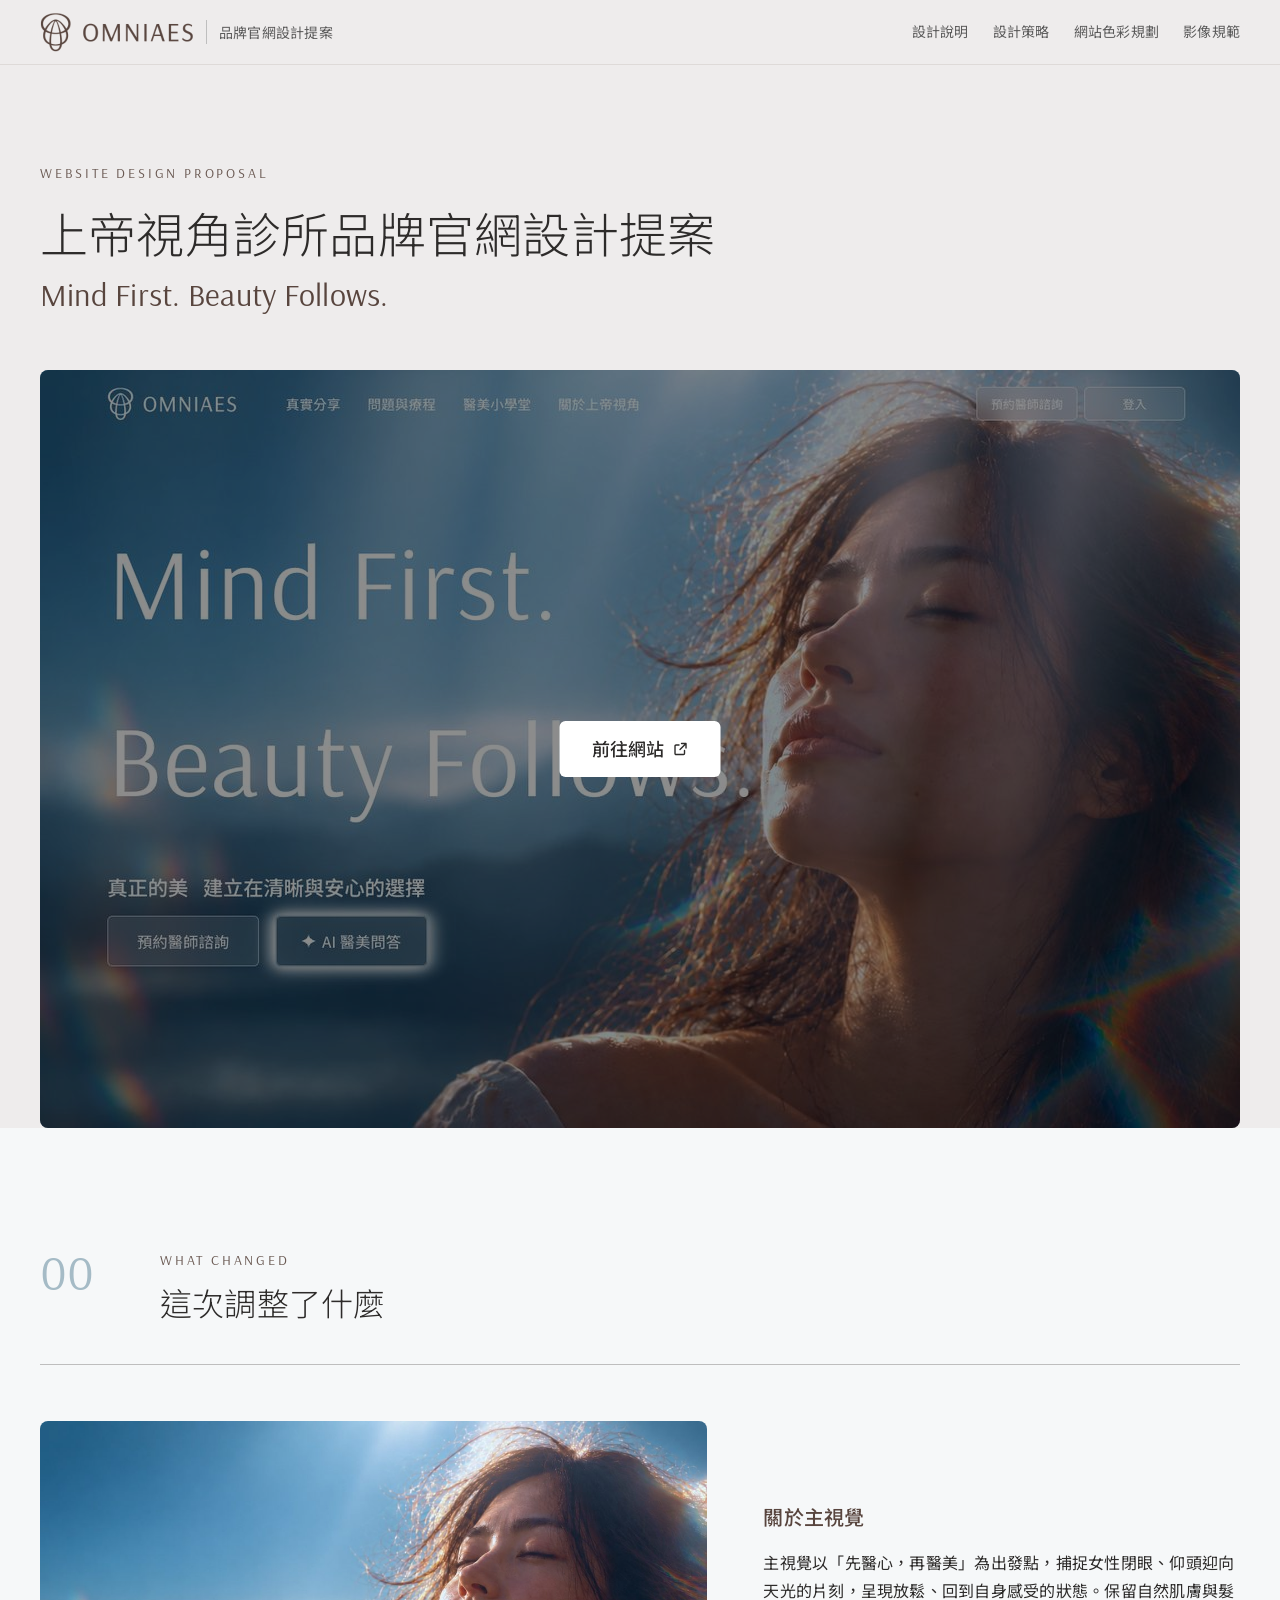
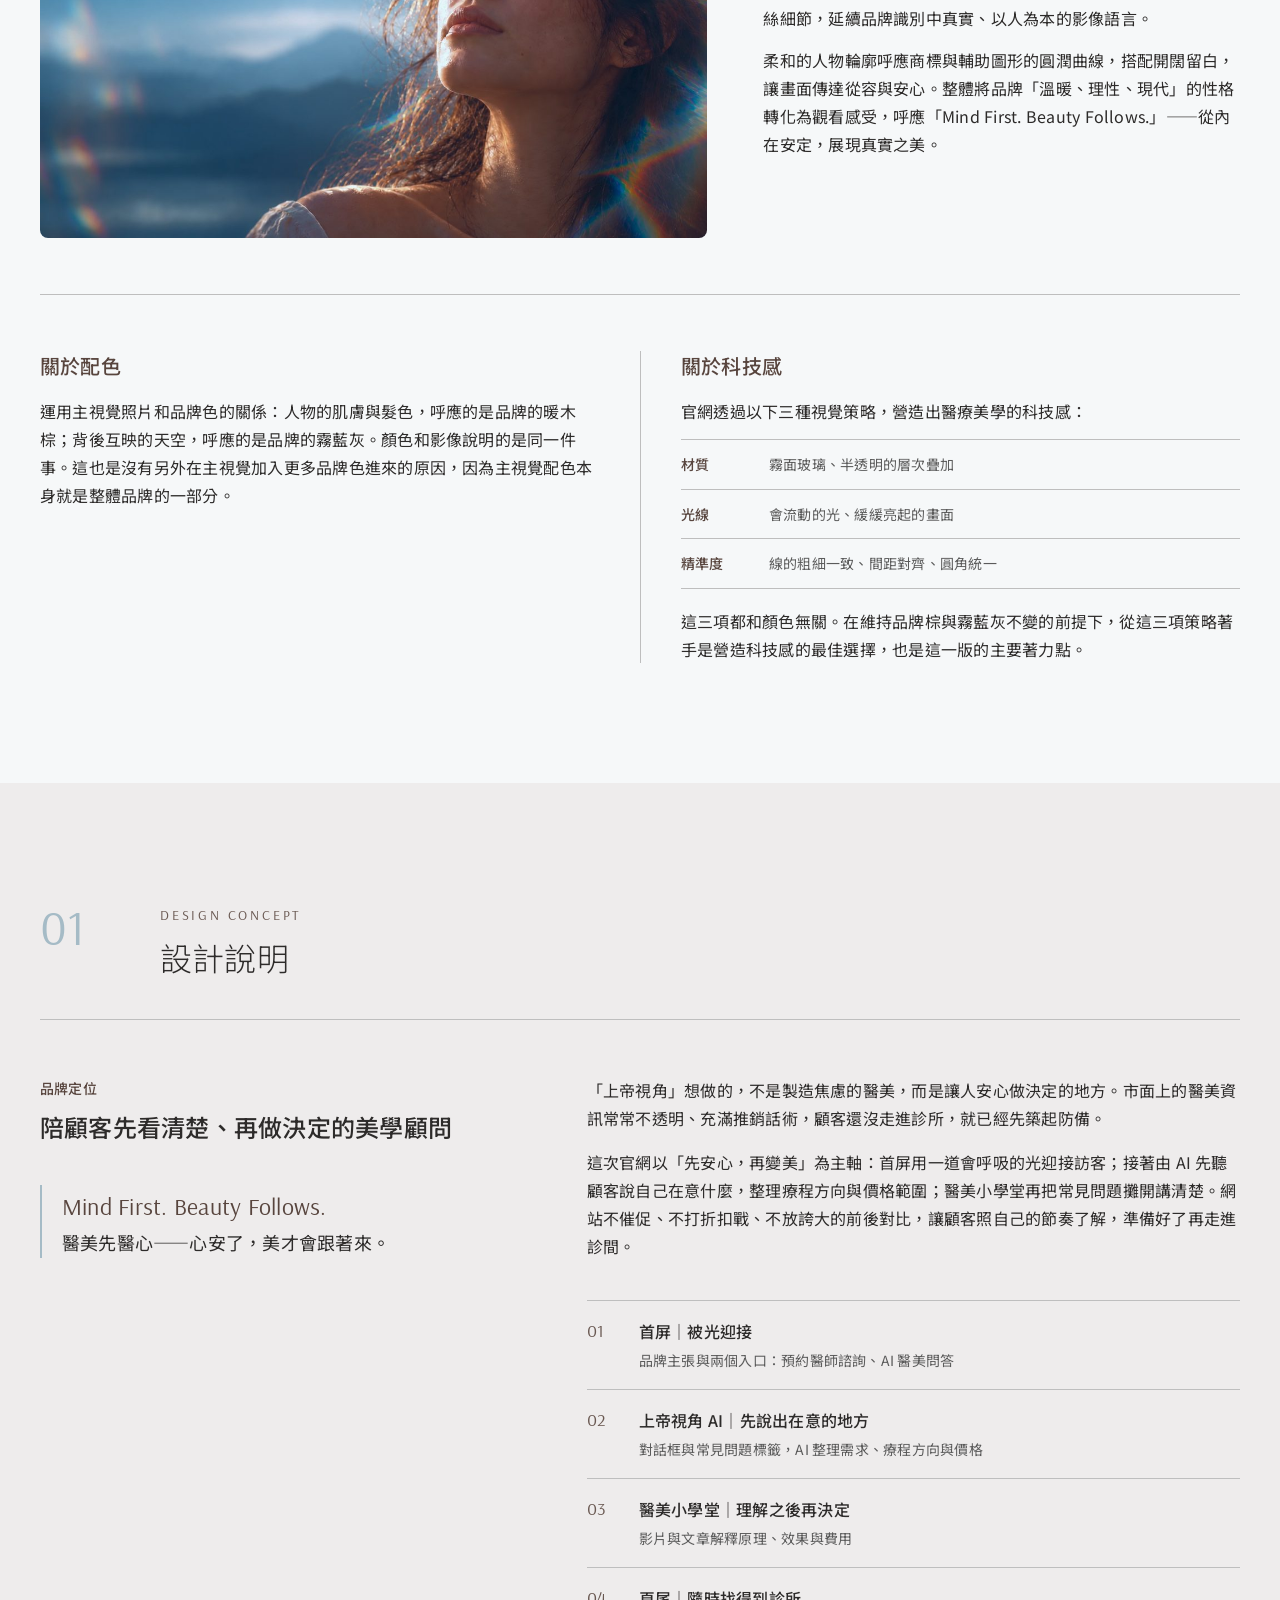
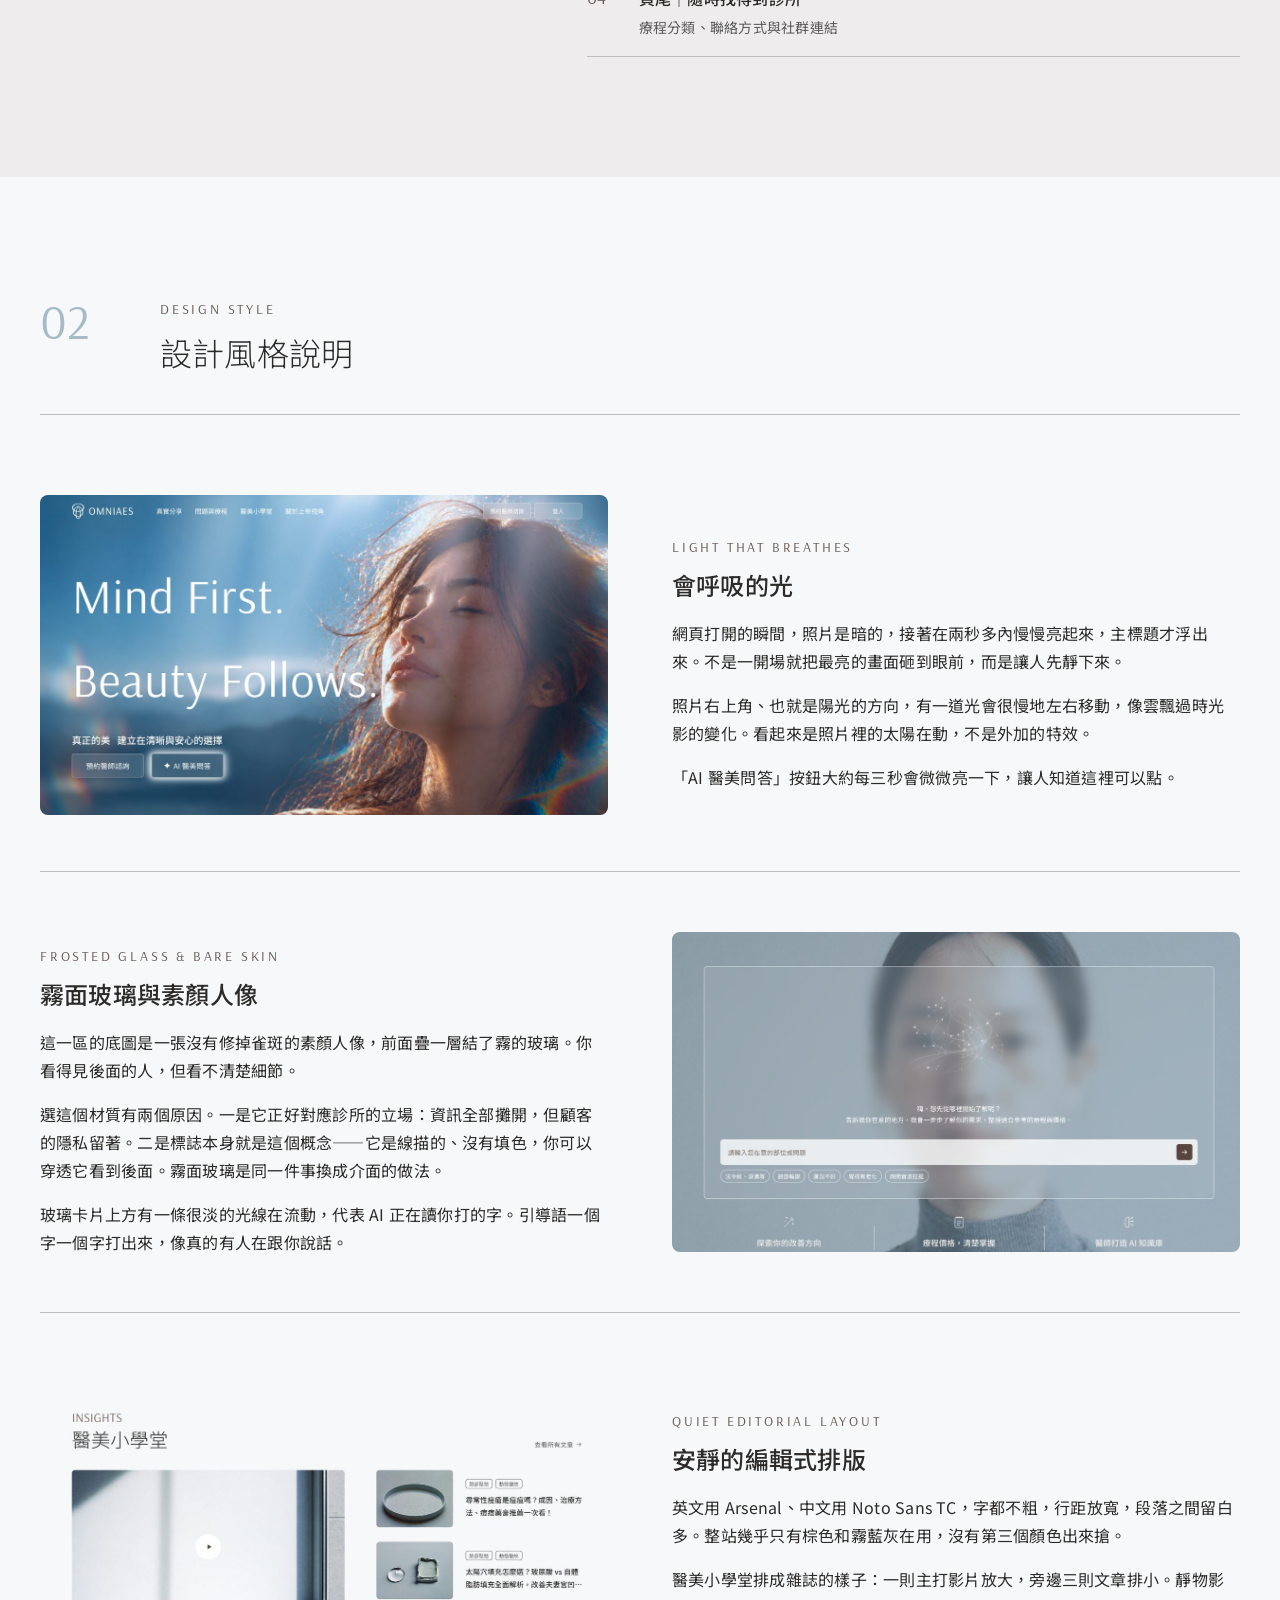
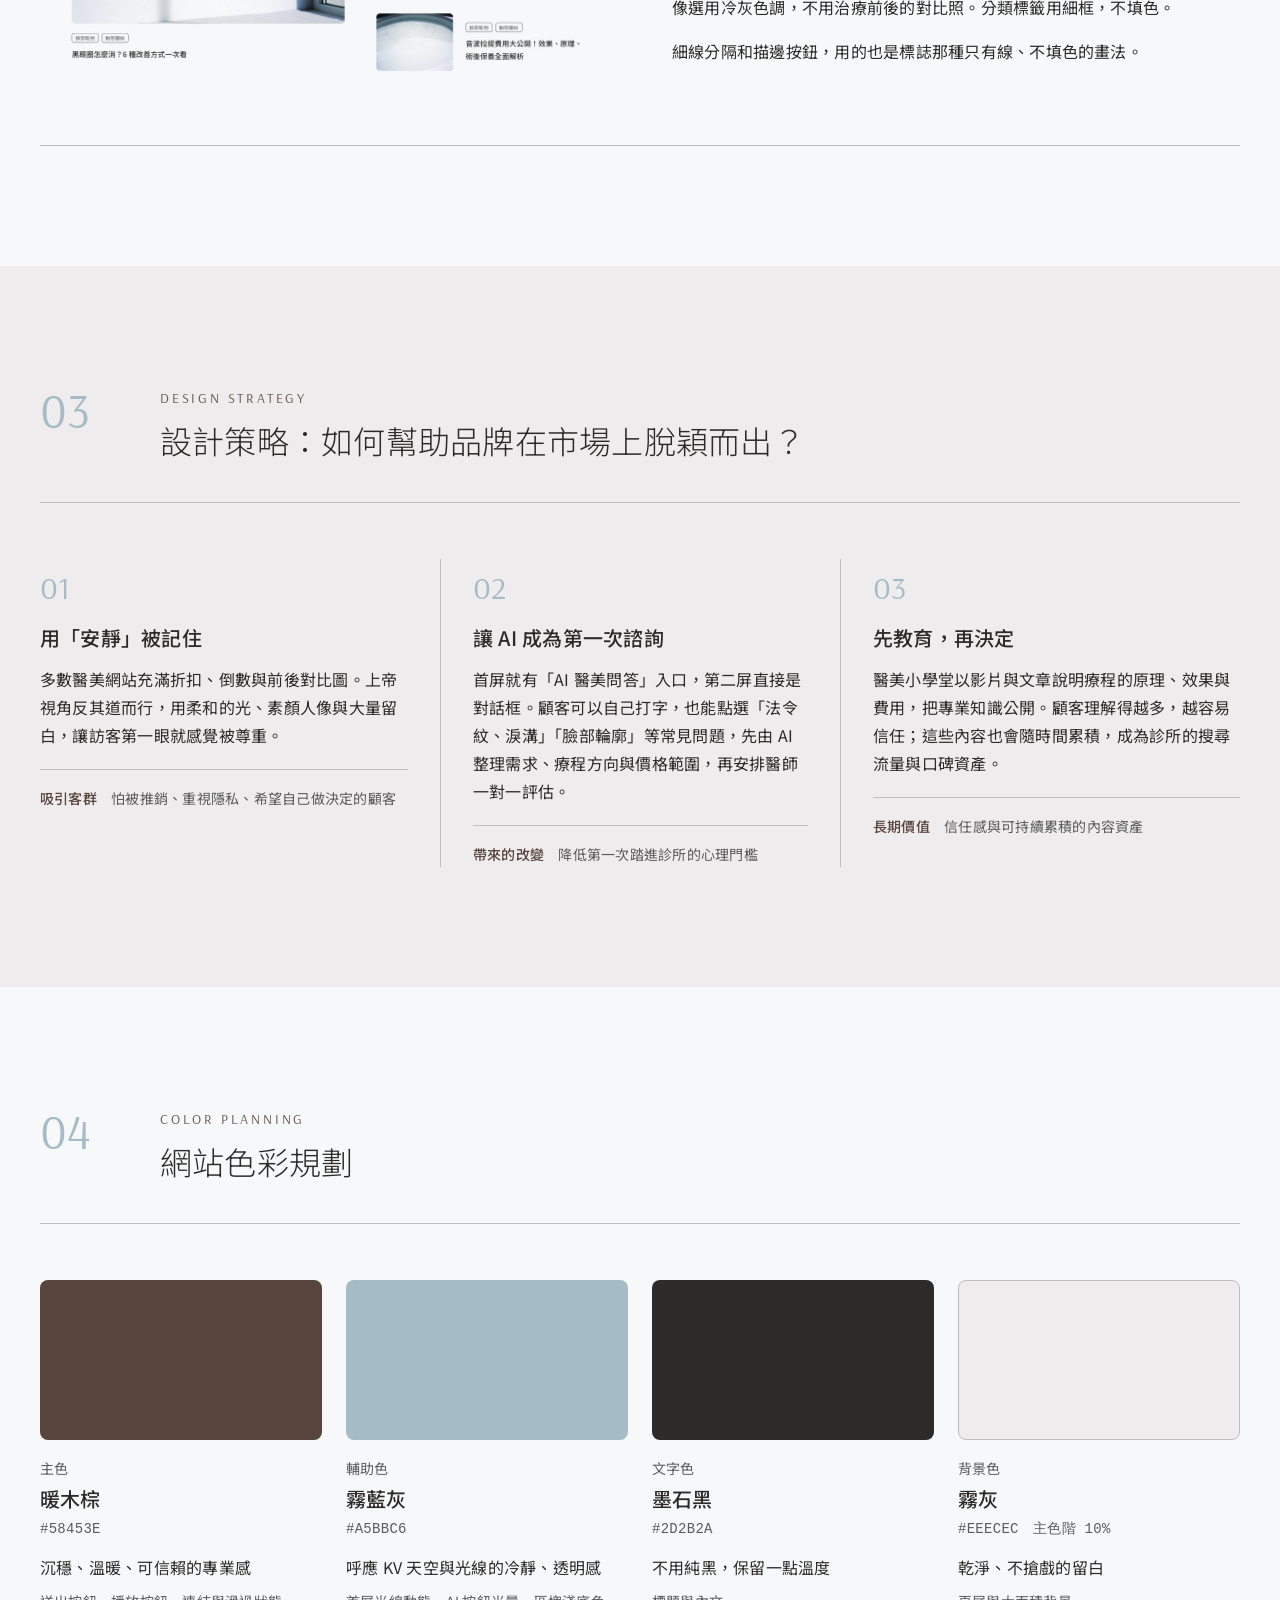
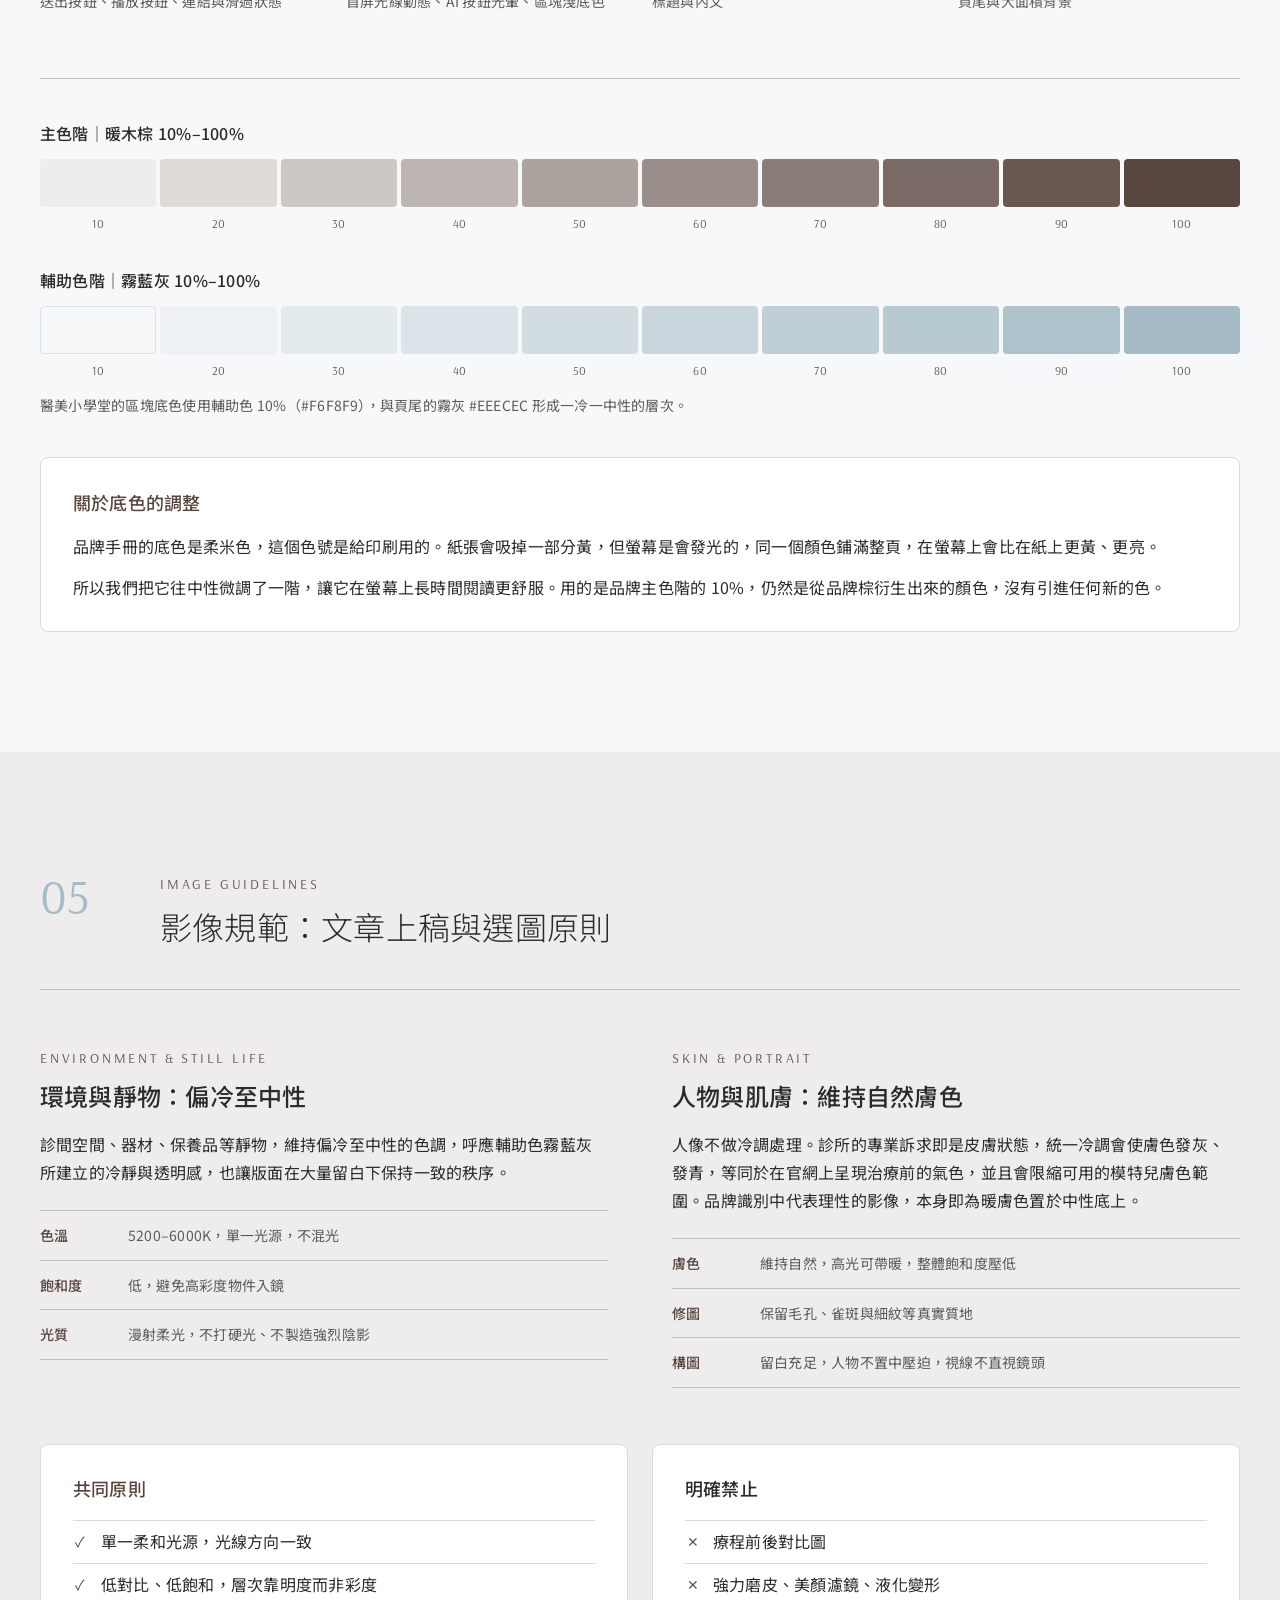
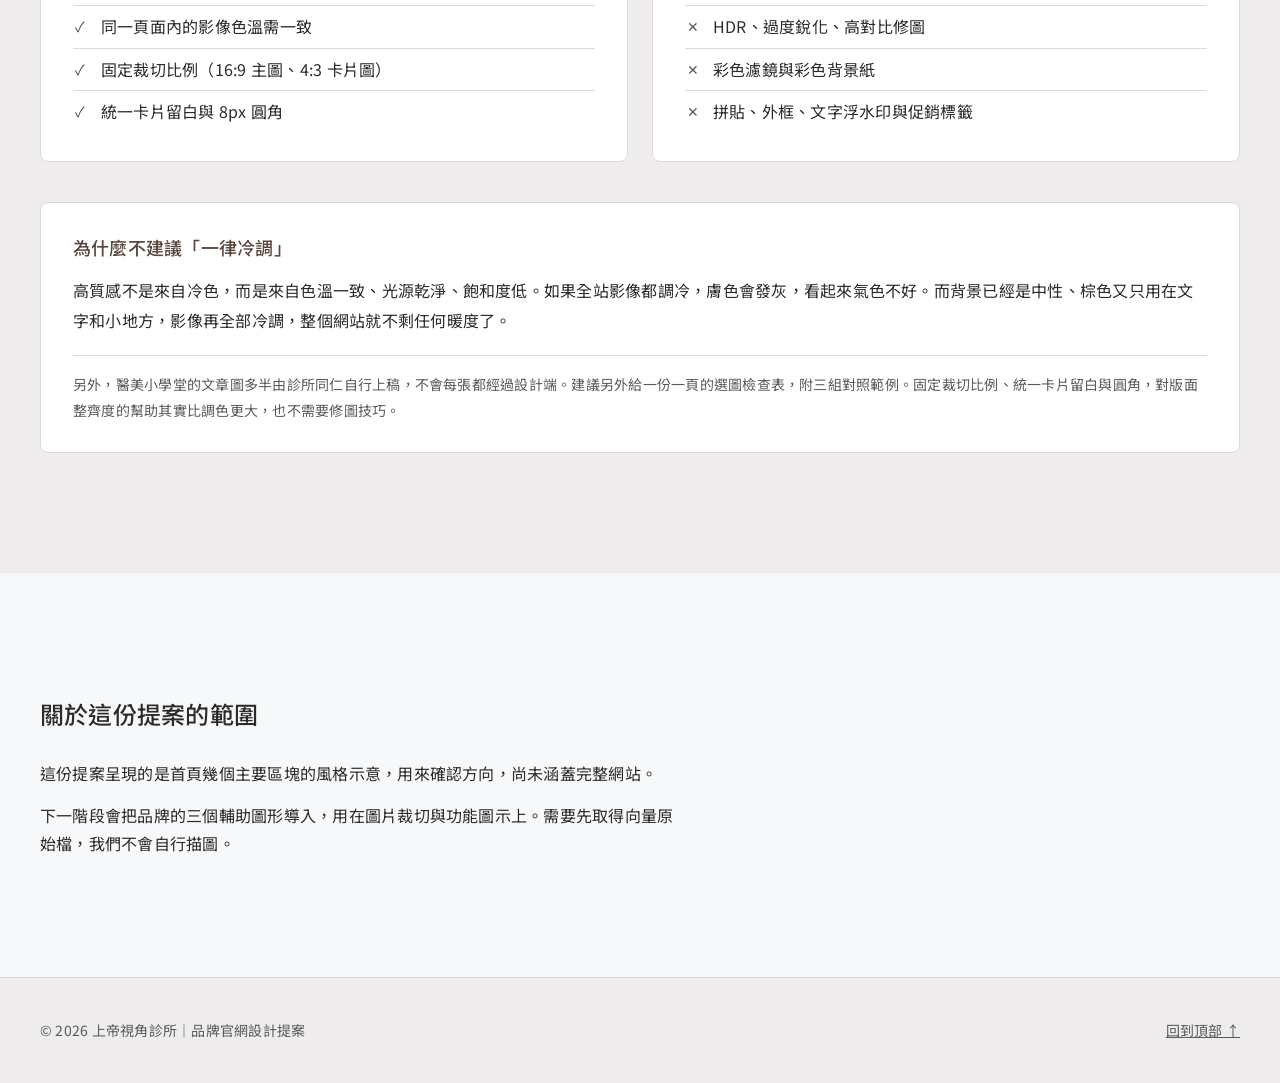
==== commit 9fb4bb0f: "提案報告：關於配色刪除首句 Co-Authored-By: Claude Opus 5.5 <noreply@anthropic.com>" ====
--- a/report.html
+++ b/report.html
@@ -338,7 +338,7 @@
       <div class="revision">
         <article>
           <h3>關於配色</h3>
-          <p>重新檢查首屏主視覺照片，照片佔了畫面約六成，第一眼的印象幾乎都來自它。運用主視覺照片和品牌色的關係：人物的肌膚與髮色，呼應的是品牌的暖木棕；背後互映的天空，呼應的是品牌的霧藍灰。顏色和影像說明的是同一件事。這也是沒有另外在主視覺加入更多品牌色進來的原因，因為主視覺配色本身就是整體品牌的一部分。</p>
+          <p>運用主視覺照片和品牌色的關係：人物的肌膚與髮色，呼應的是品牌的暖木棕；背後互映的天空，呼應的是品牌的霧藍灰。顏色和影像說明的是同一件事。這也是沒有另外在主視覺加入更多品牌色進來的原因，因為主視覺配色本身就是整體品牌的一部分。</p>
         </article>
 
         <article>
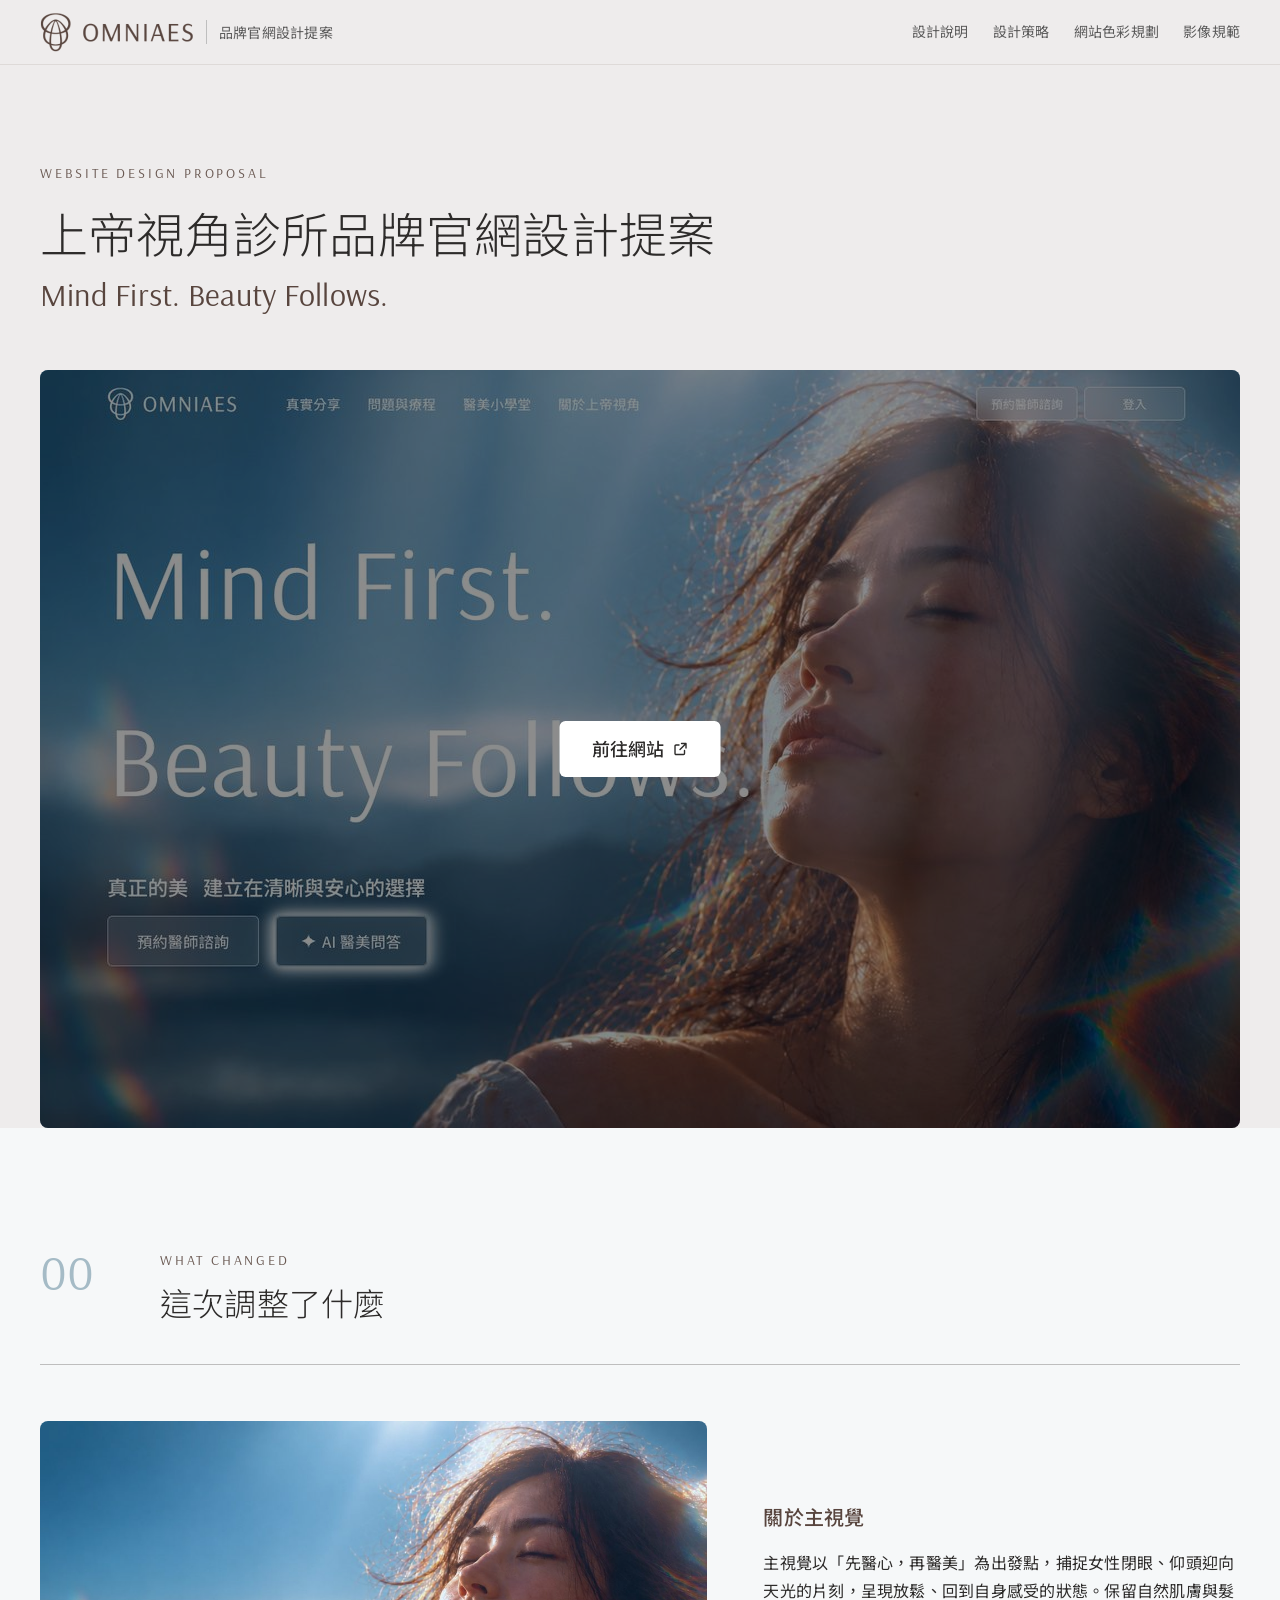
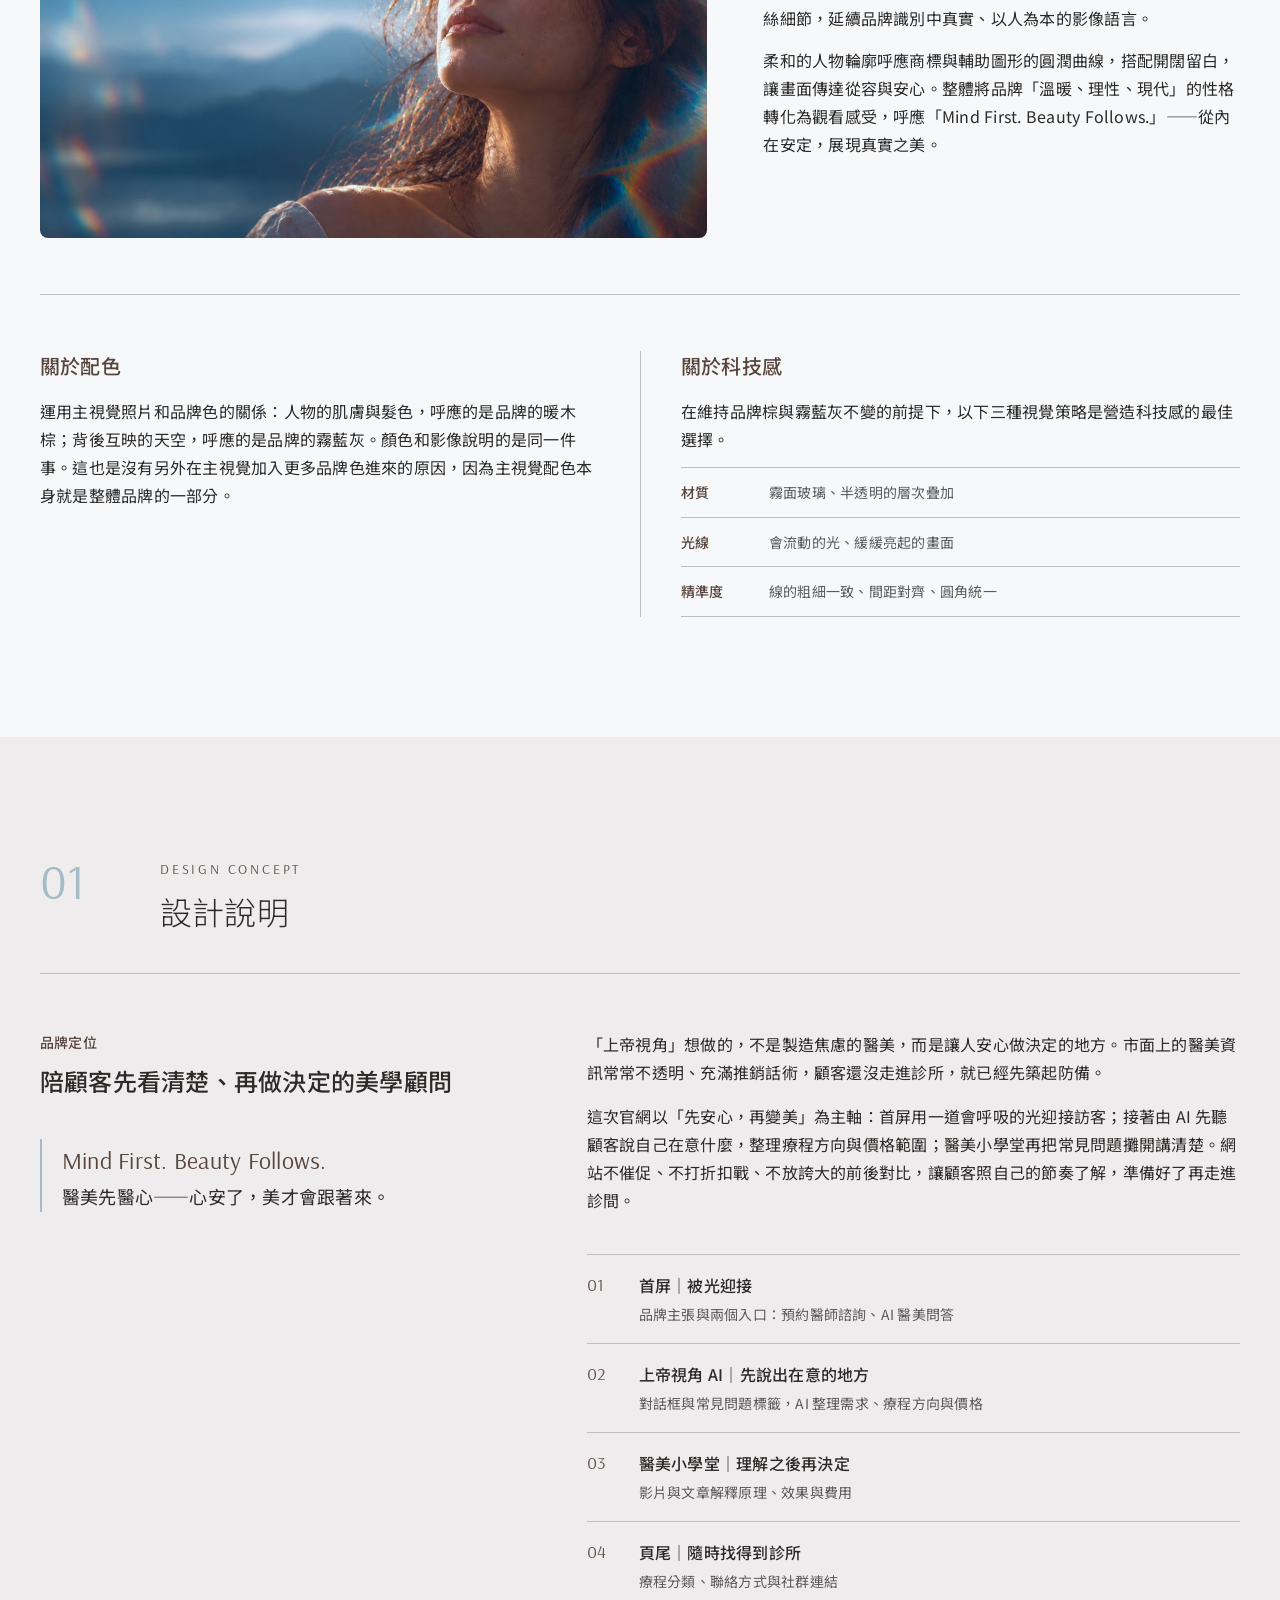
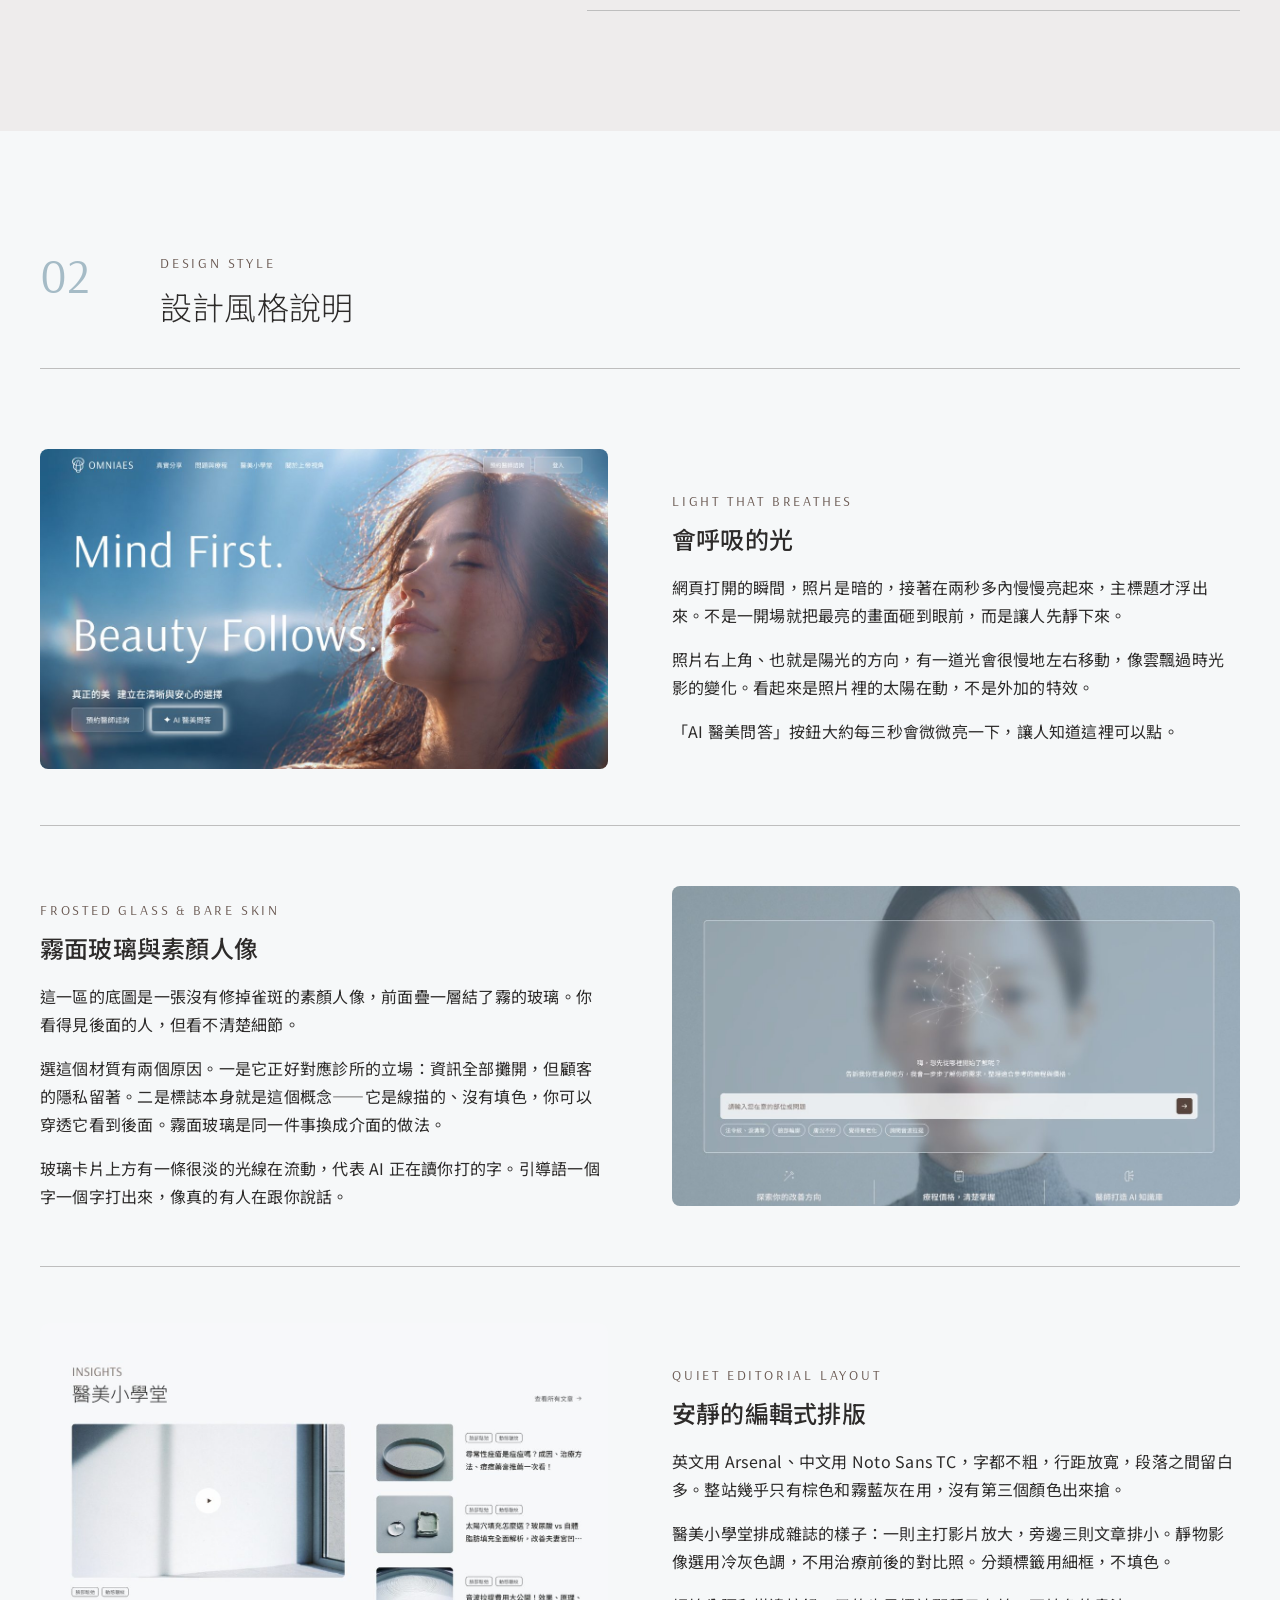
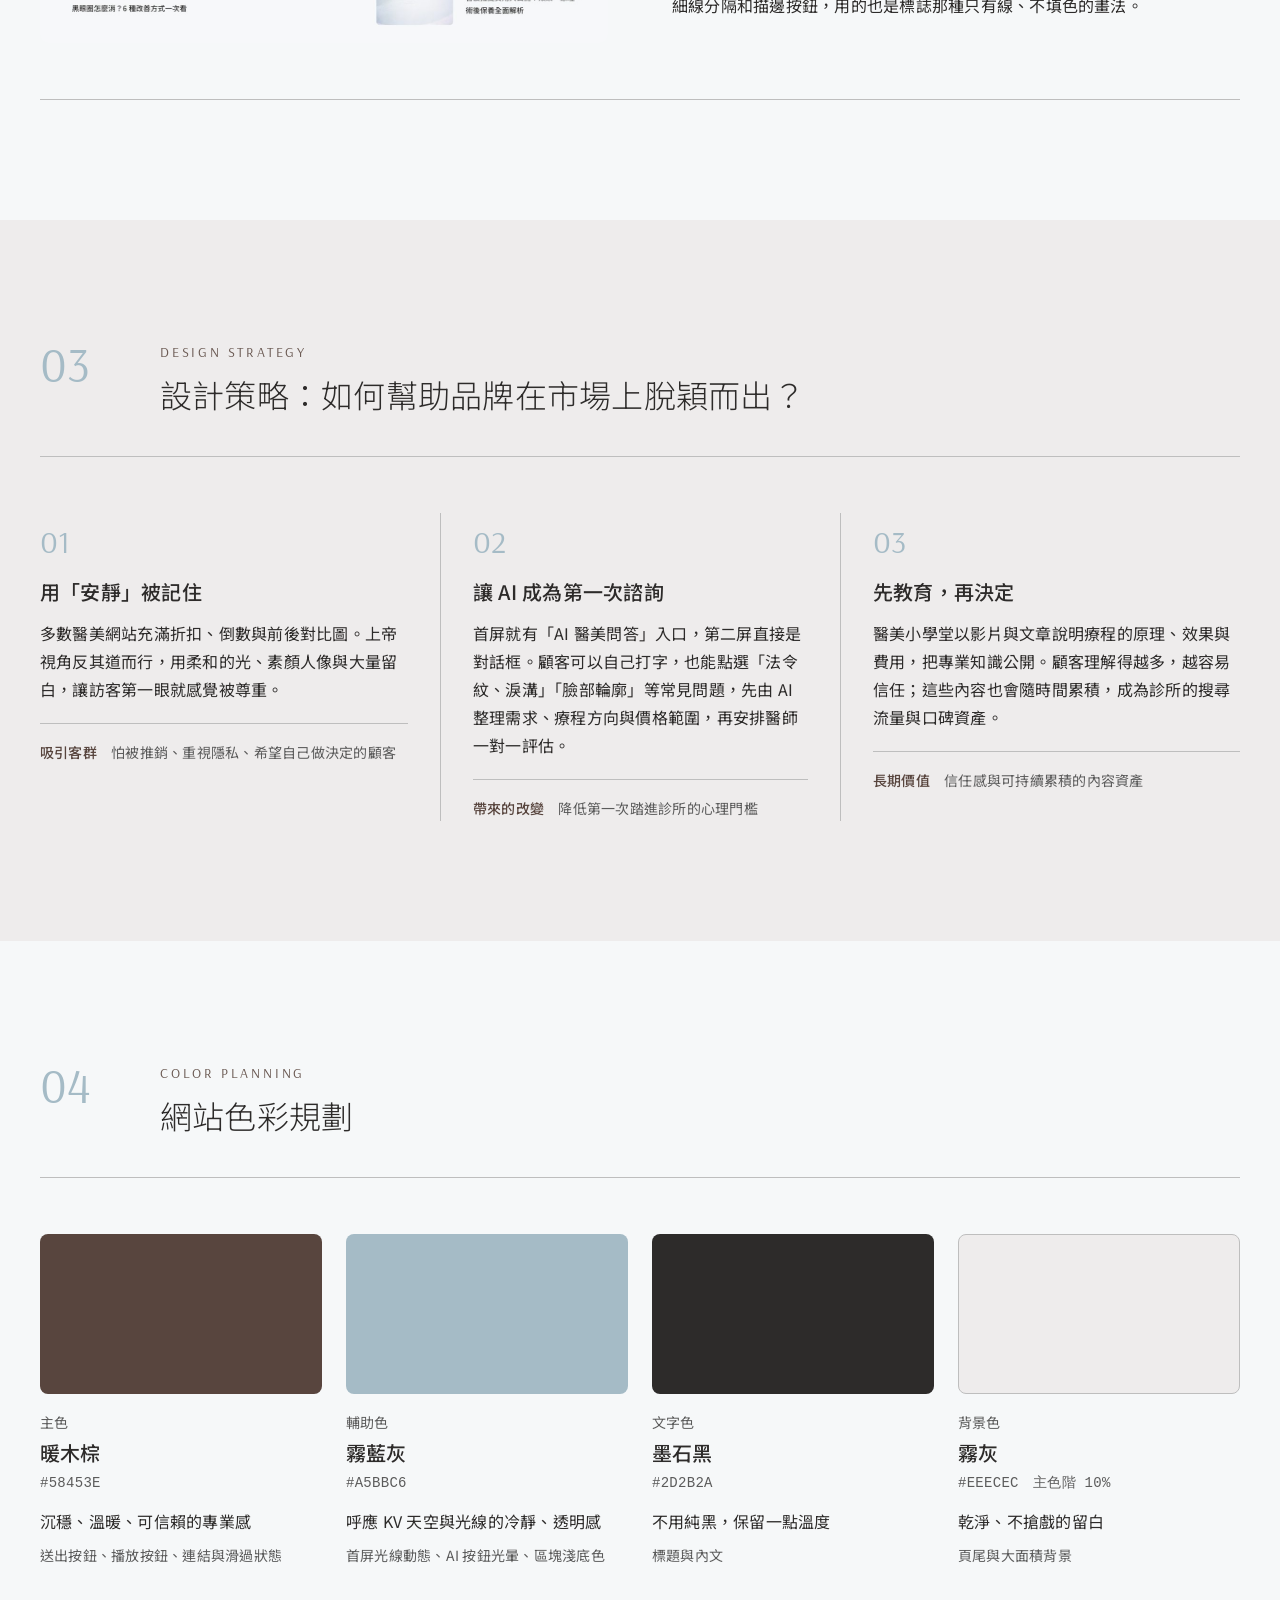
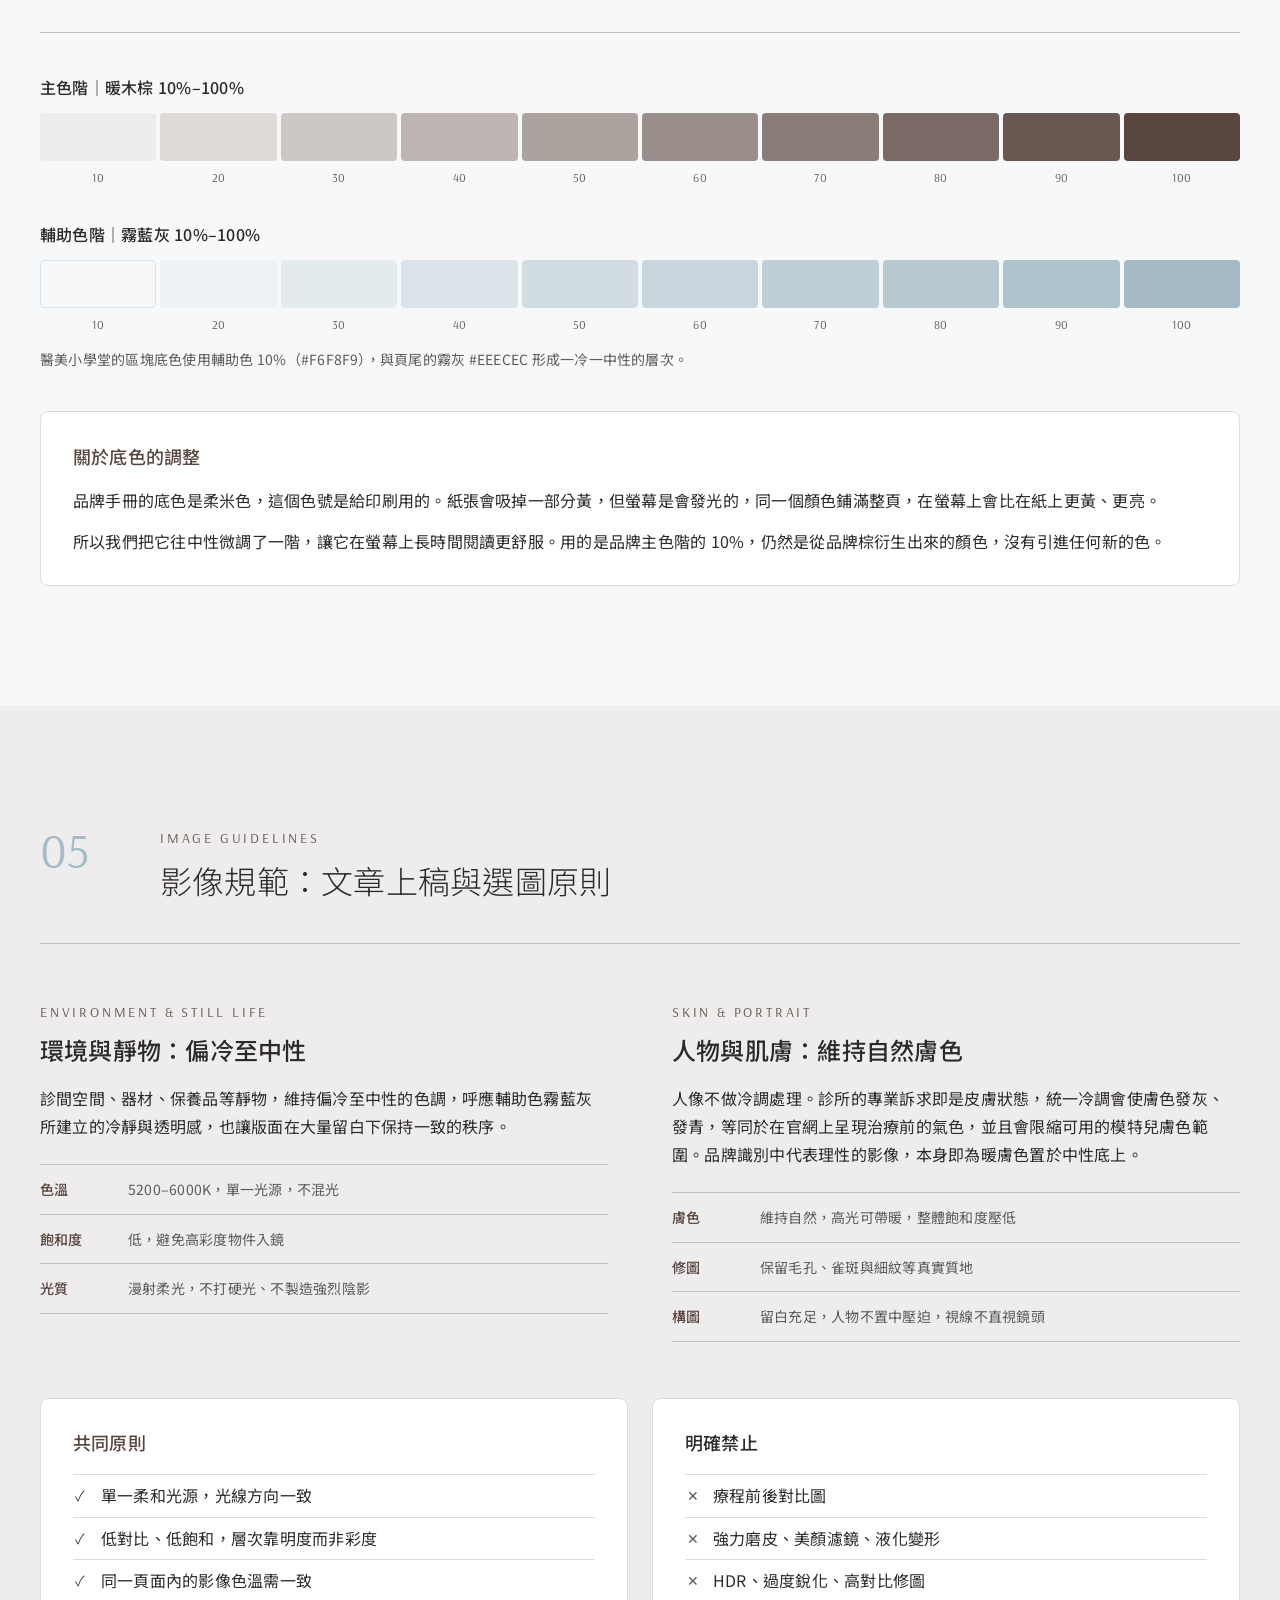
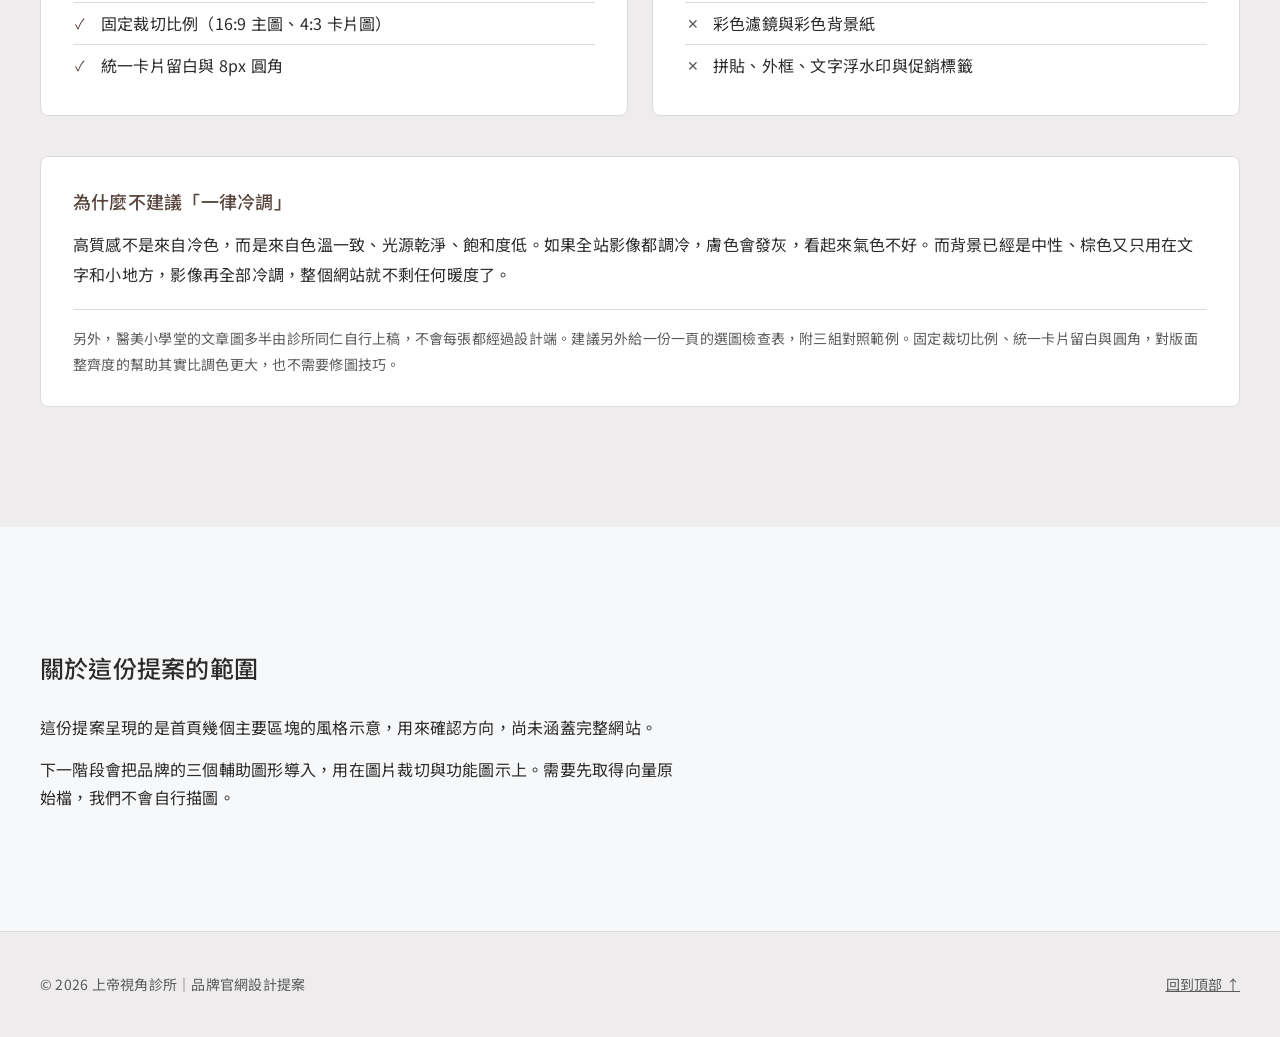
==== commit c487135b: "提案報告：關於科技感首句替換、刪除末段 Co-Authored-By: Claude Opus 5.5 <noreply@anthropic.com>" ====
--- a/report.html
+++ b/report.html
@@ -197,6 +197,7 @@
   .revision p { margin: 0 0 14px; }
   .revision p:last-child { margin-bottom: 0; }
   .revision .spec { margin: 0 0 18px; }
+  .revision .spec:last-child { margin-bottom: 0; }
 
   /* 媒材調整說明：與色階同區，用細框白底和前面的色票資訊分開 */
   .callout {
@@ -343,13 +344,12 @@
 
         <article>
           <h3>關於科技感</h3>
-          <p>官網透過以下三種視覺策略，營造出醫療美學的科技感：</p>
+          <p>在維持品牌棕與霧藍灰不變的前提下，以下三種視覺策略是營造科技感的最佳選擇。</p>
           <div class="spec">
             <div><b>材質</b><span>霧面玻璃、半透明的層次疊加</span></div>
             <div><b>光線</b><span>會流動的光、緩緩亮起的畫面</span></div>
             <div><b>精準度</b><span>線的粗細一致、間距對齊、圓角統一</span></div>
           </div>
-          <p>這三項都和顏色無關。在維持品牌棕與霧藍灰不變的前提下，從這三項策略著手是營造科技感的最佳選擇，也是這一版的主要著力點。</p>
         </article>
       </div>
     </div>
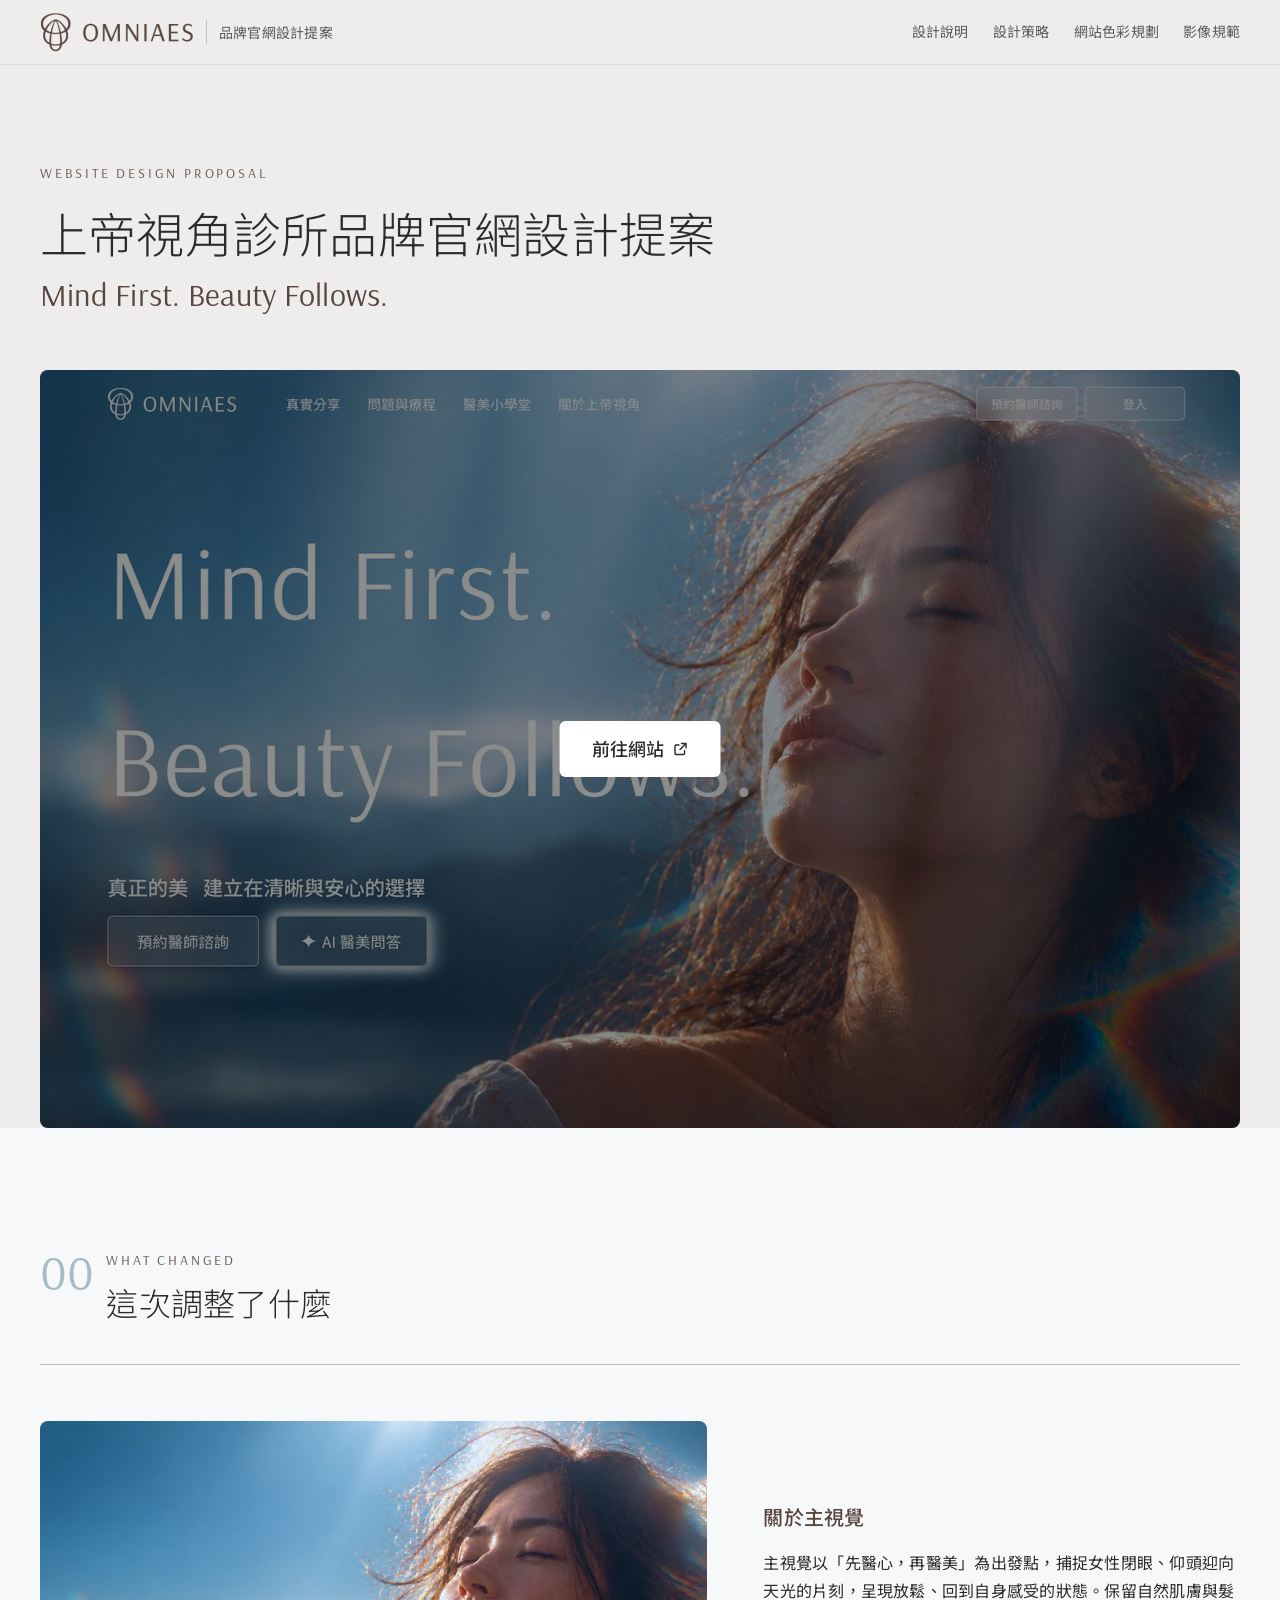
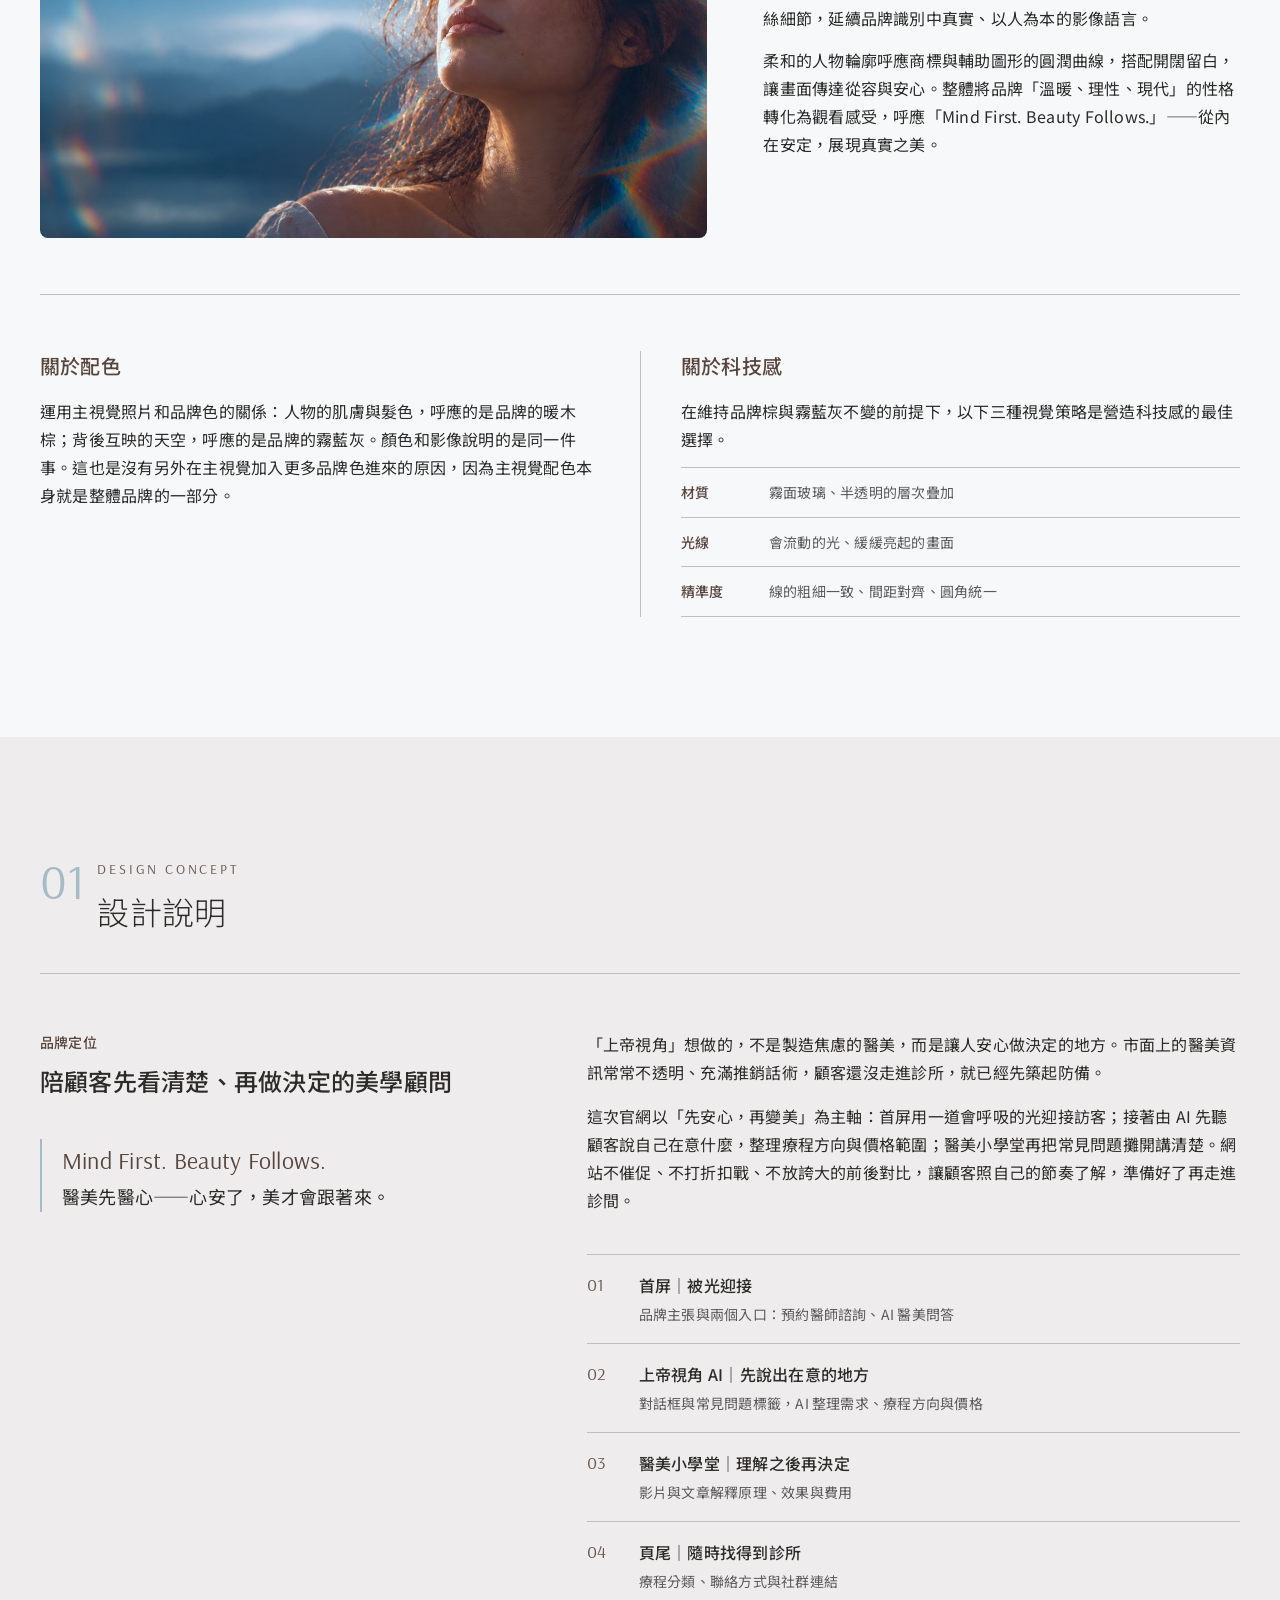
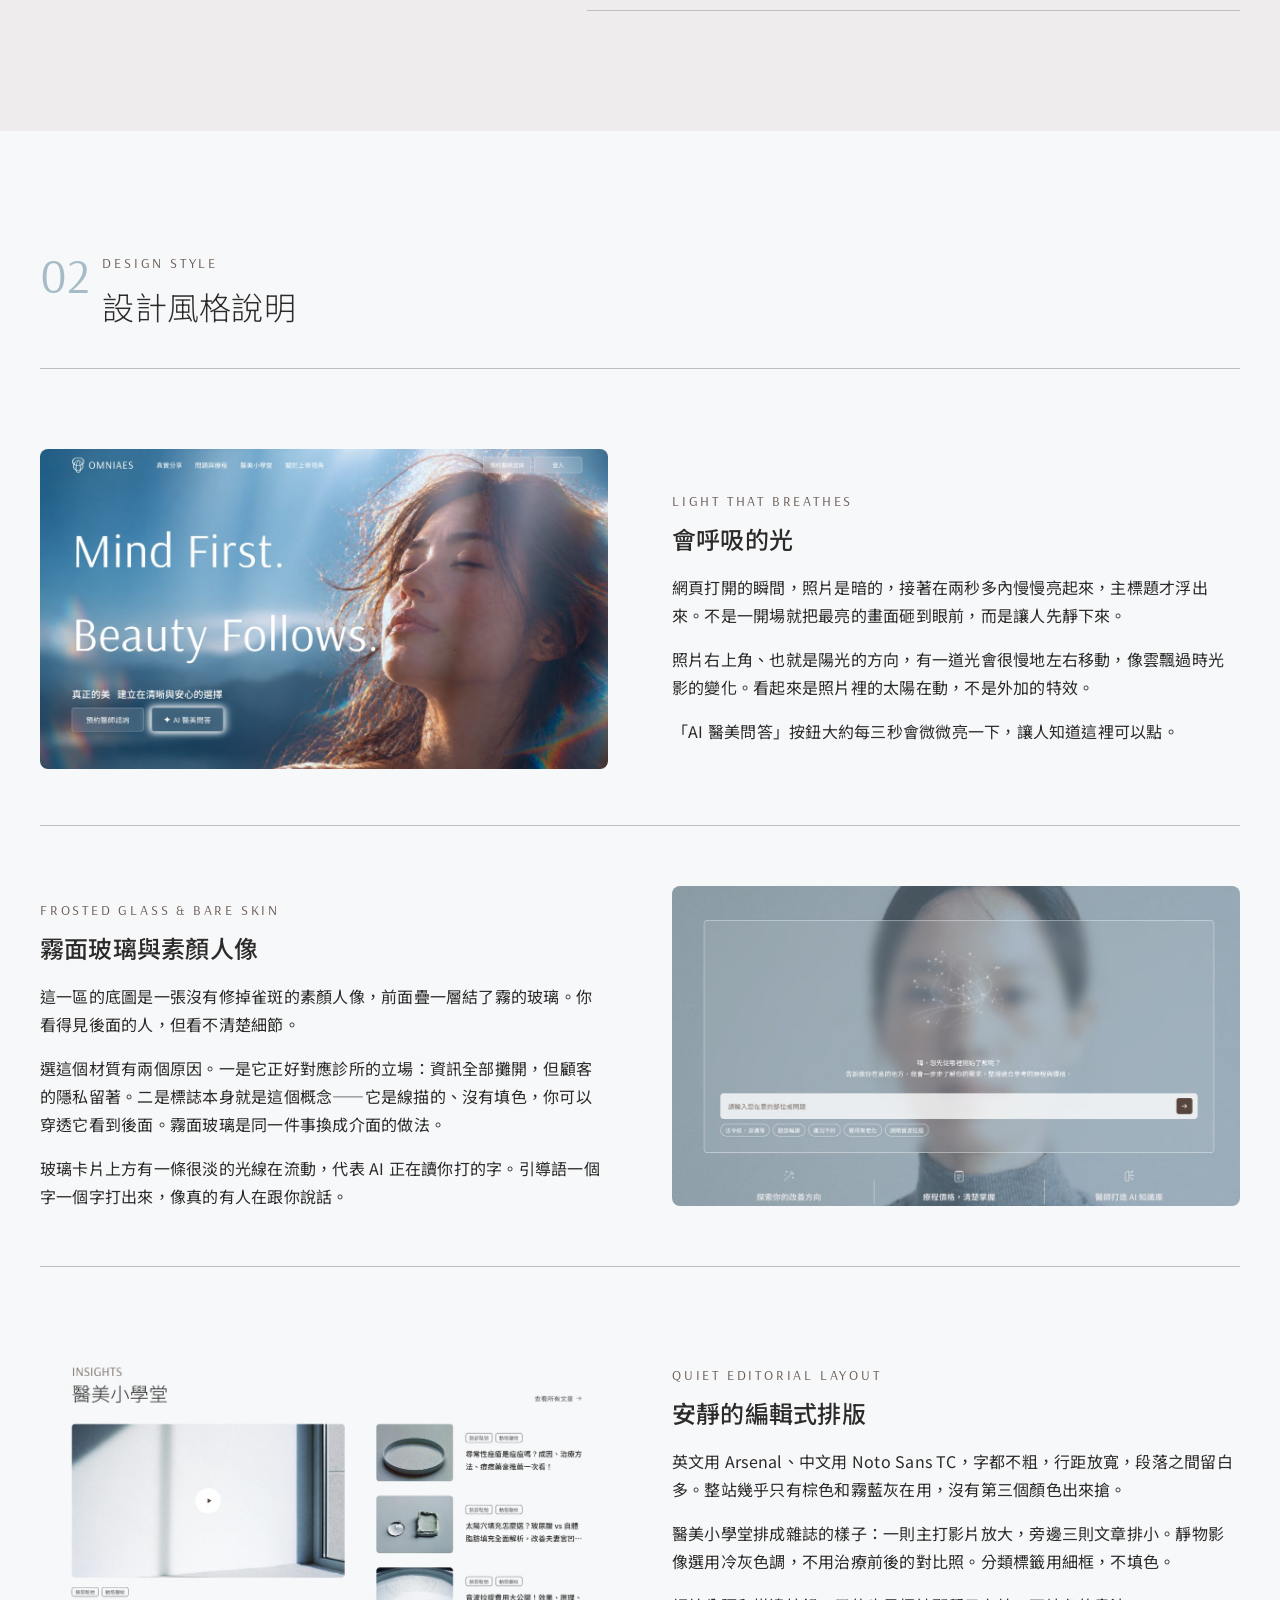
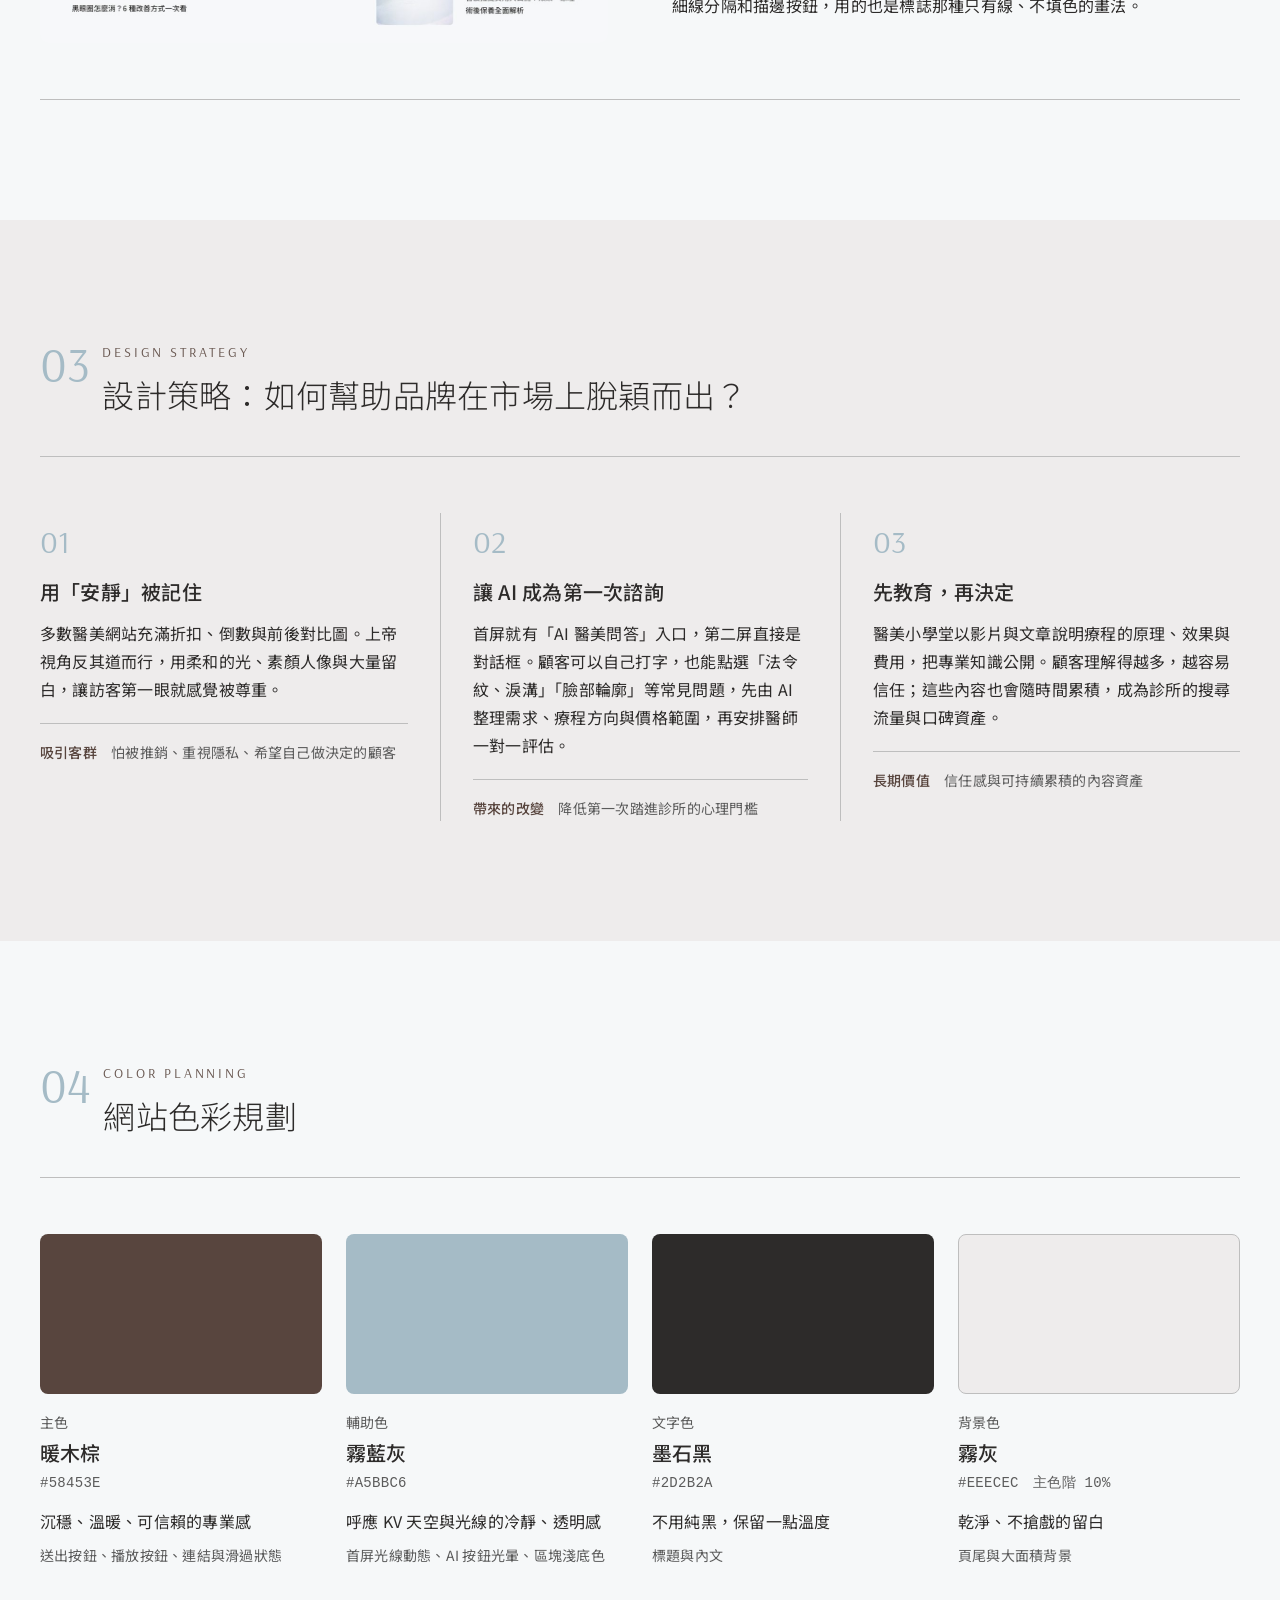
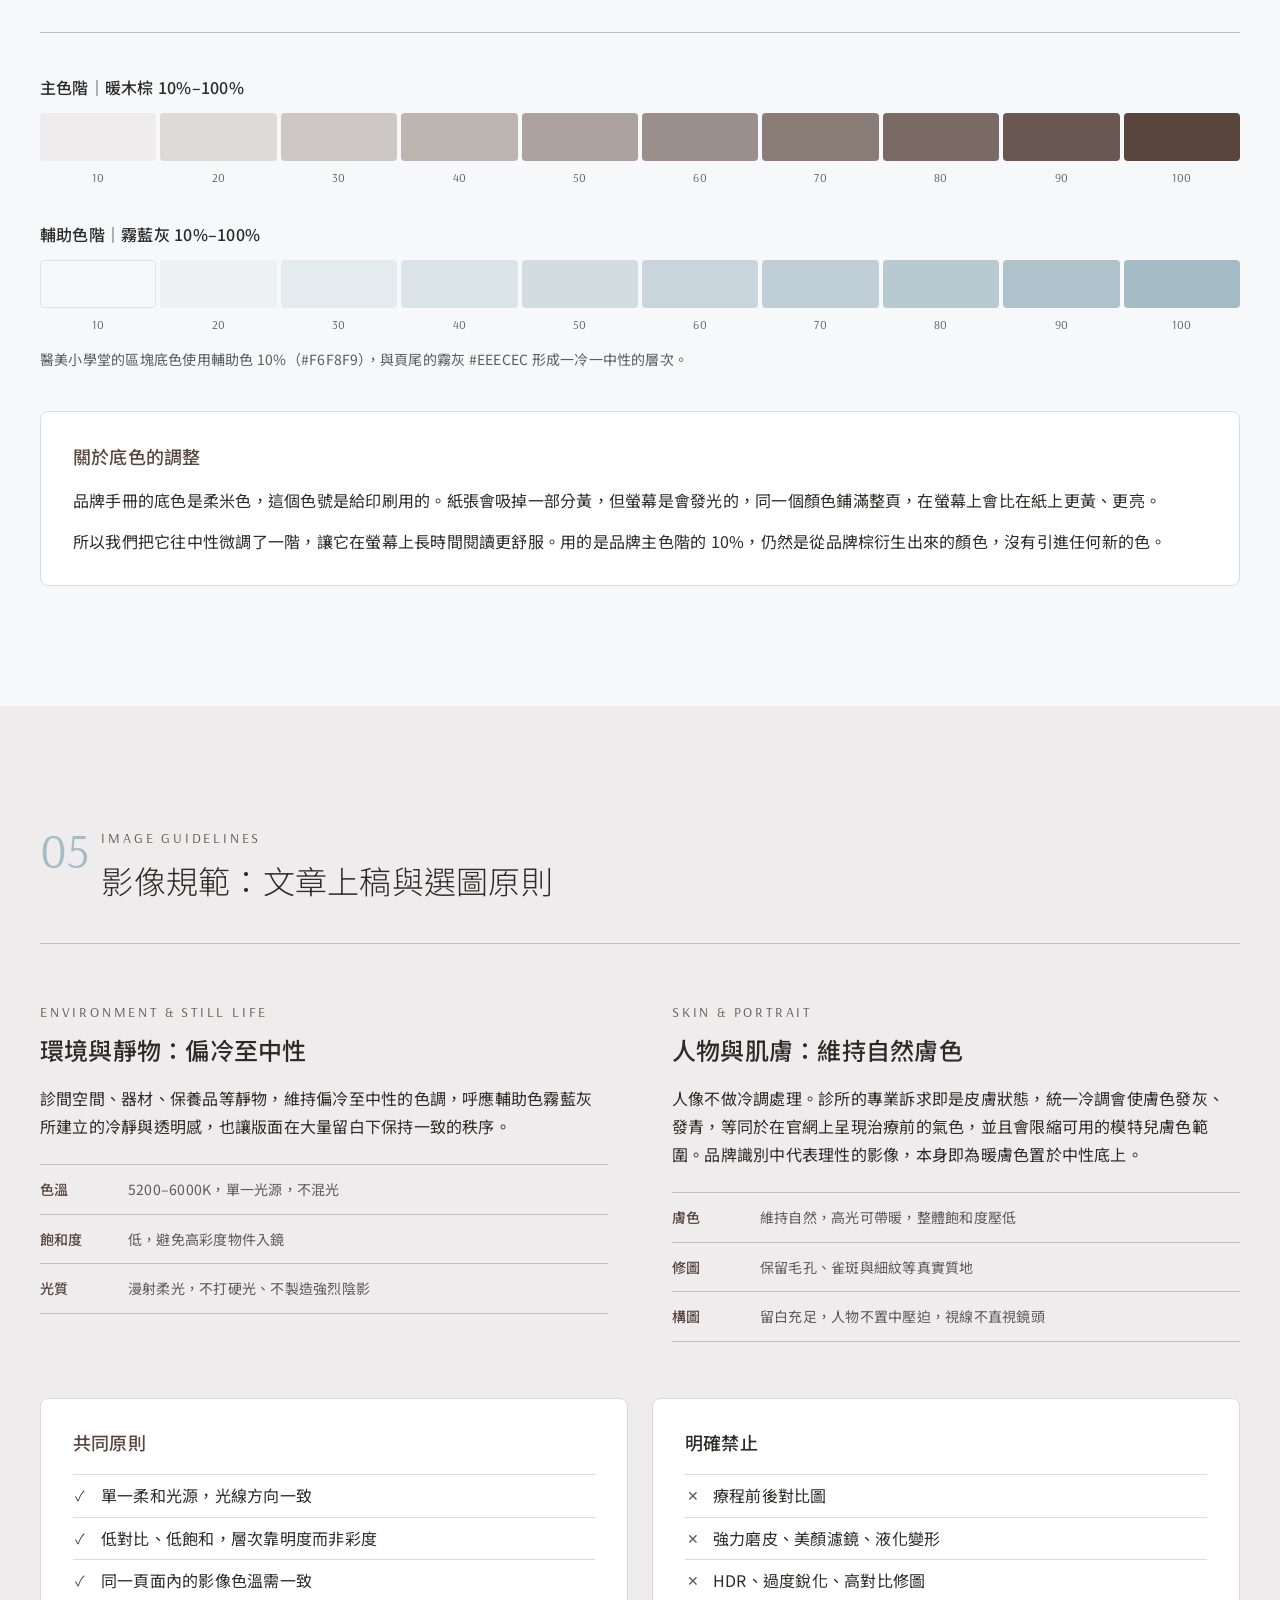
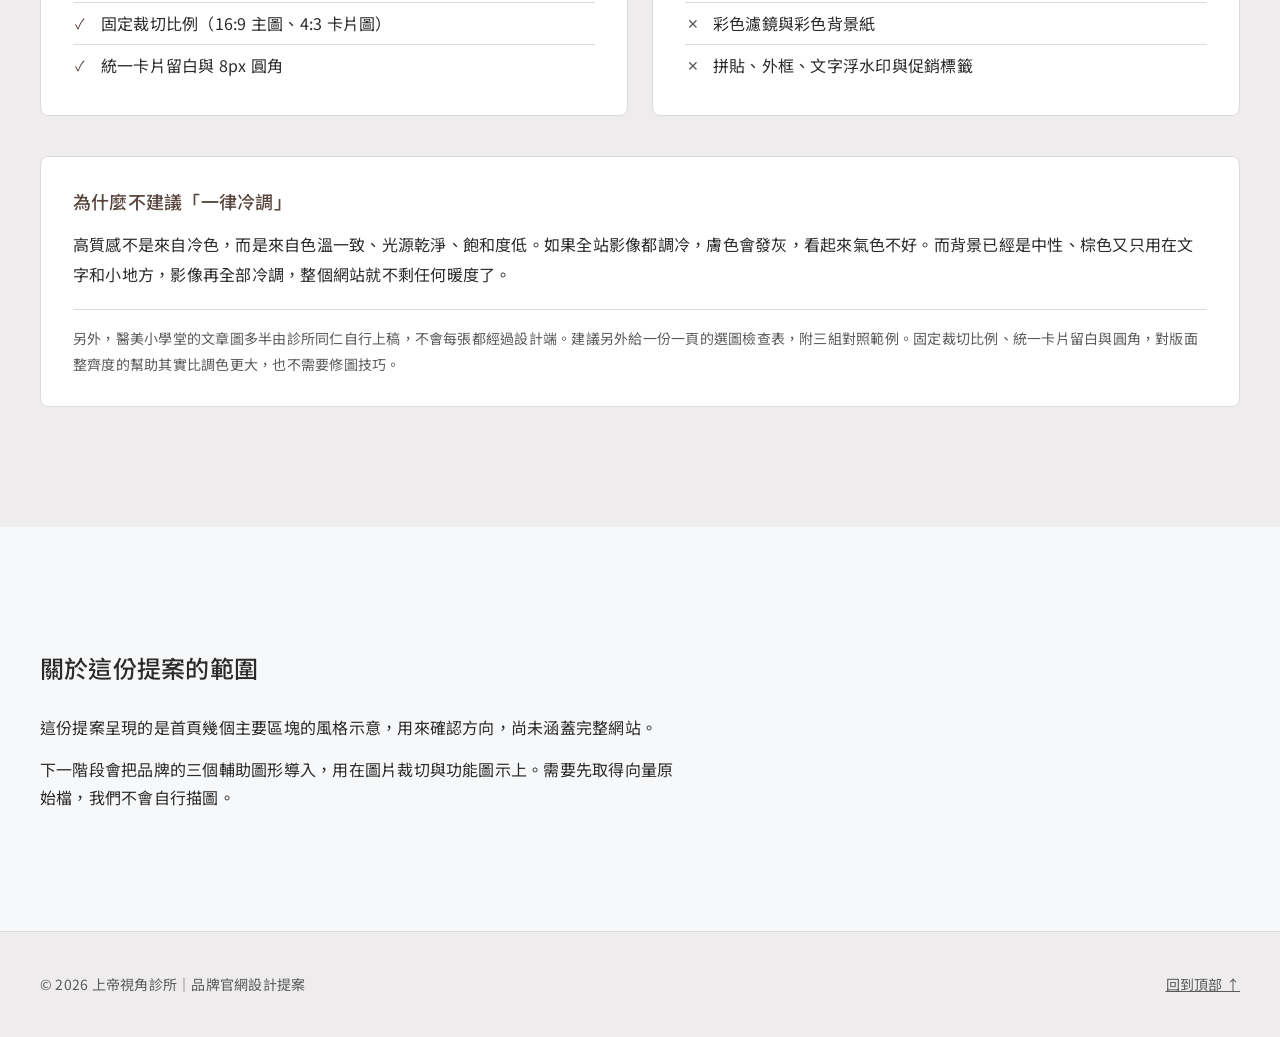
==== commit 3c6ace1f: "提案報告：章節編號與標題間距改為 12px Co-Authored-By: Claude Opus 5.5 <noreply@anthropic.com>" ====
--- a/report.html
+++ b/report.html
@@ -113,7 +113,7 @@
   .section { padding: 120px 0; }
   .section--tint { background: var(--secondary-10); }
   .section { scroll-margin-top: 64px; }
-  .section__head { display: grid; grid-template-columns: 96px 1fr; gap: 24px; align-items: start; padding-bottom: 40px; border-bottom: 1px solid var(--liner); }
+  .section__head { display: grid; grid-template-columns: auto 1fr; gap: 12px; align-items: start; padding-bottom: 40px; border-bottom: 1px solid var(--liner); }
   .section__num { font-family: var(--font-en); font-size: 48px; line-height: 1; color: var(--secondary); }
   .section__head h2 { margin: 8px 0 0; font-size: 32px; font-weight: 300; line-height: 1.38; }
 
@@ -271,7 +271,7 @@
     .cover__tagline { font-size: 24px; }
     .cover__go { height: 48px; padding: 0 24px; font-size: 16px; }
     .section { padding: 80px 0; }
-    .section__head { grid-template-columns: 1fr; gap: 8px; }
+    .section__head { grid-template-columns: 1fr; gap: 12px; }
     .section__num { font-size: 32px; }
     .section__head h2 { font-size: 24px; }
     .palette { grid-template-columns: 1fr; }
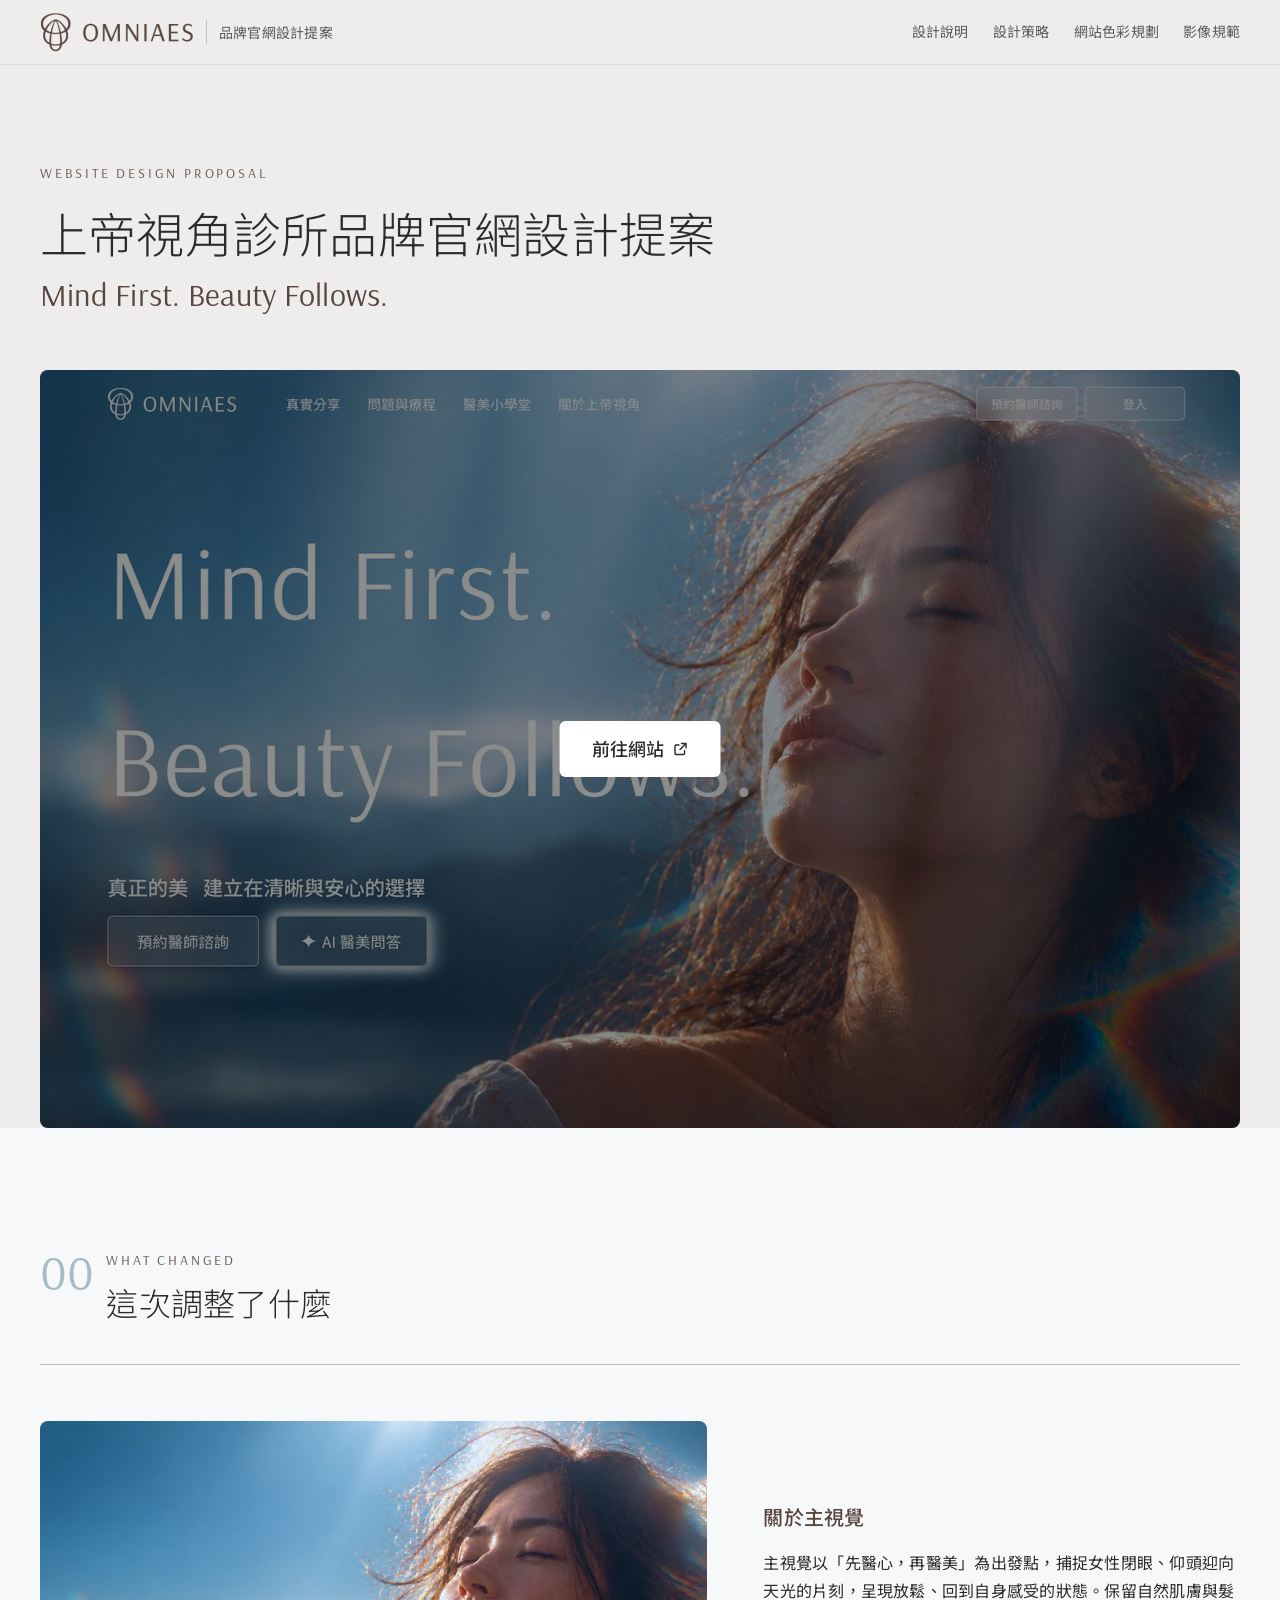
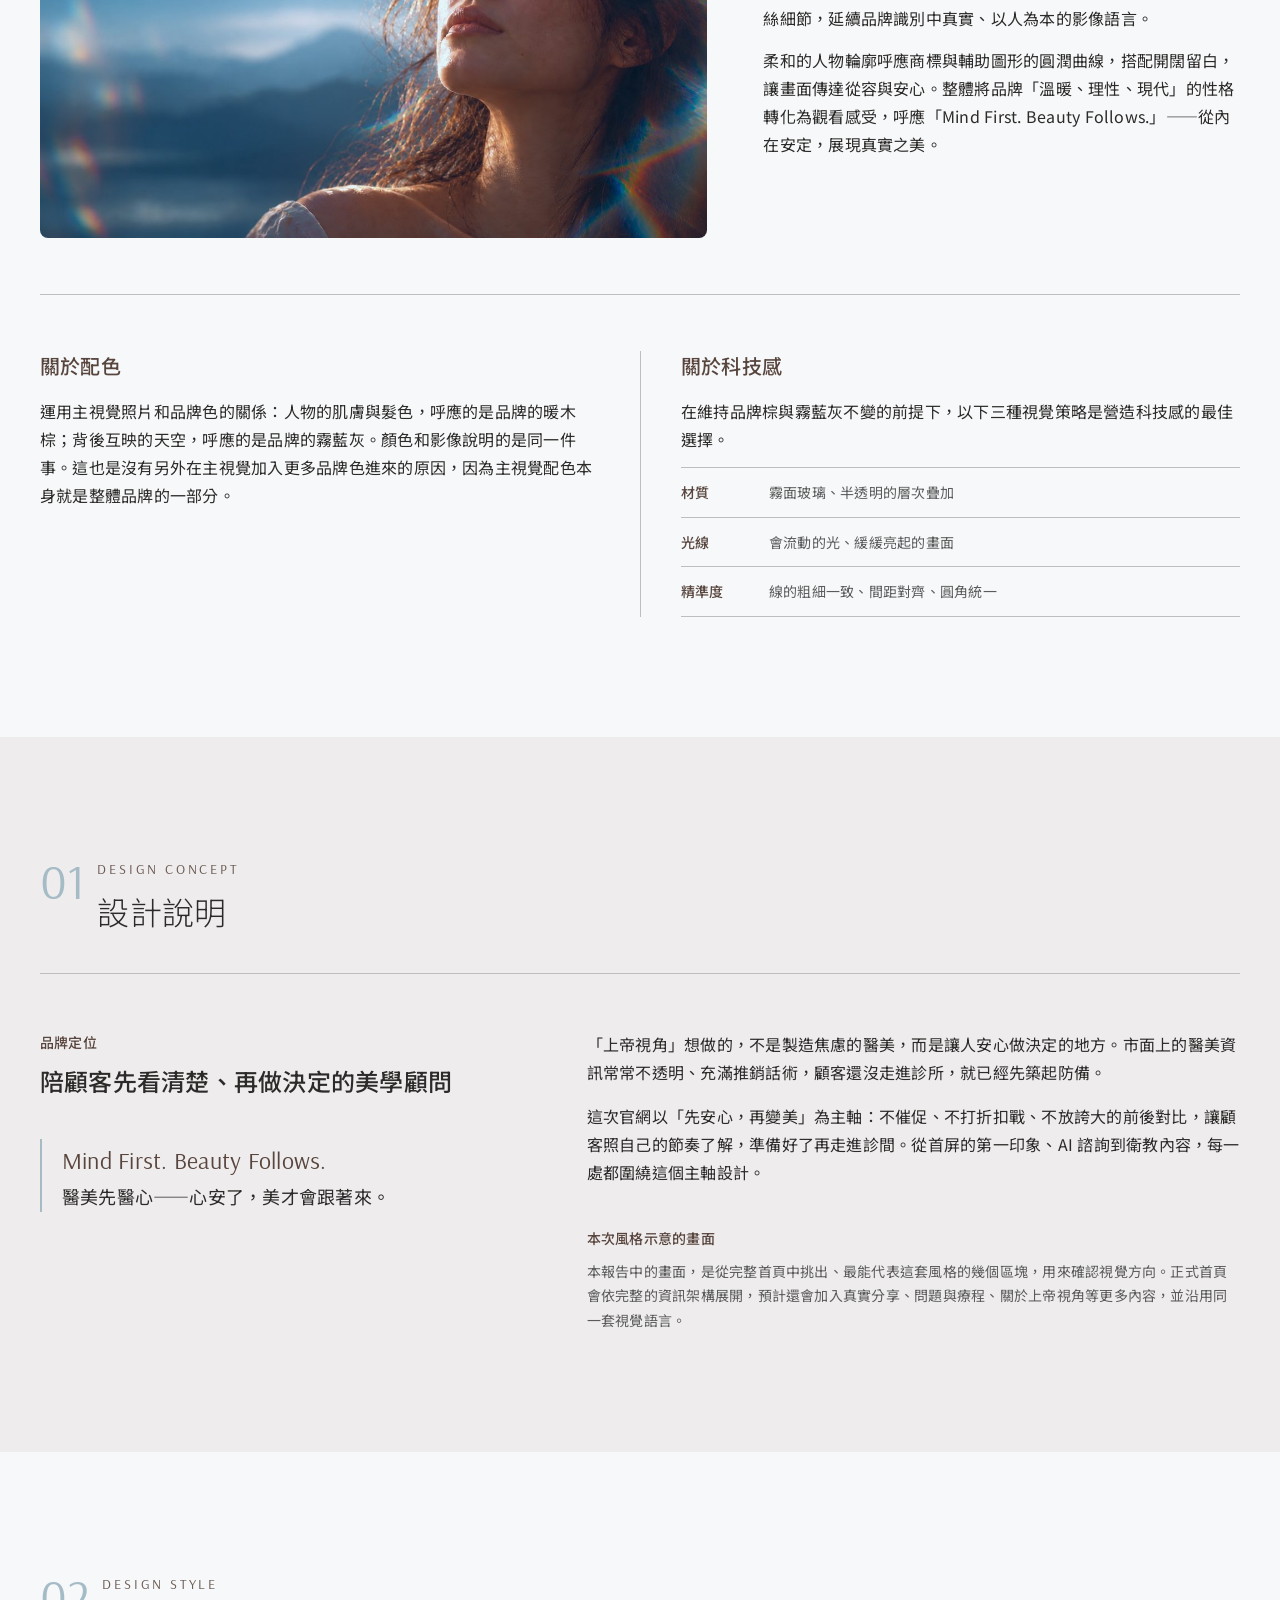
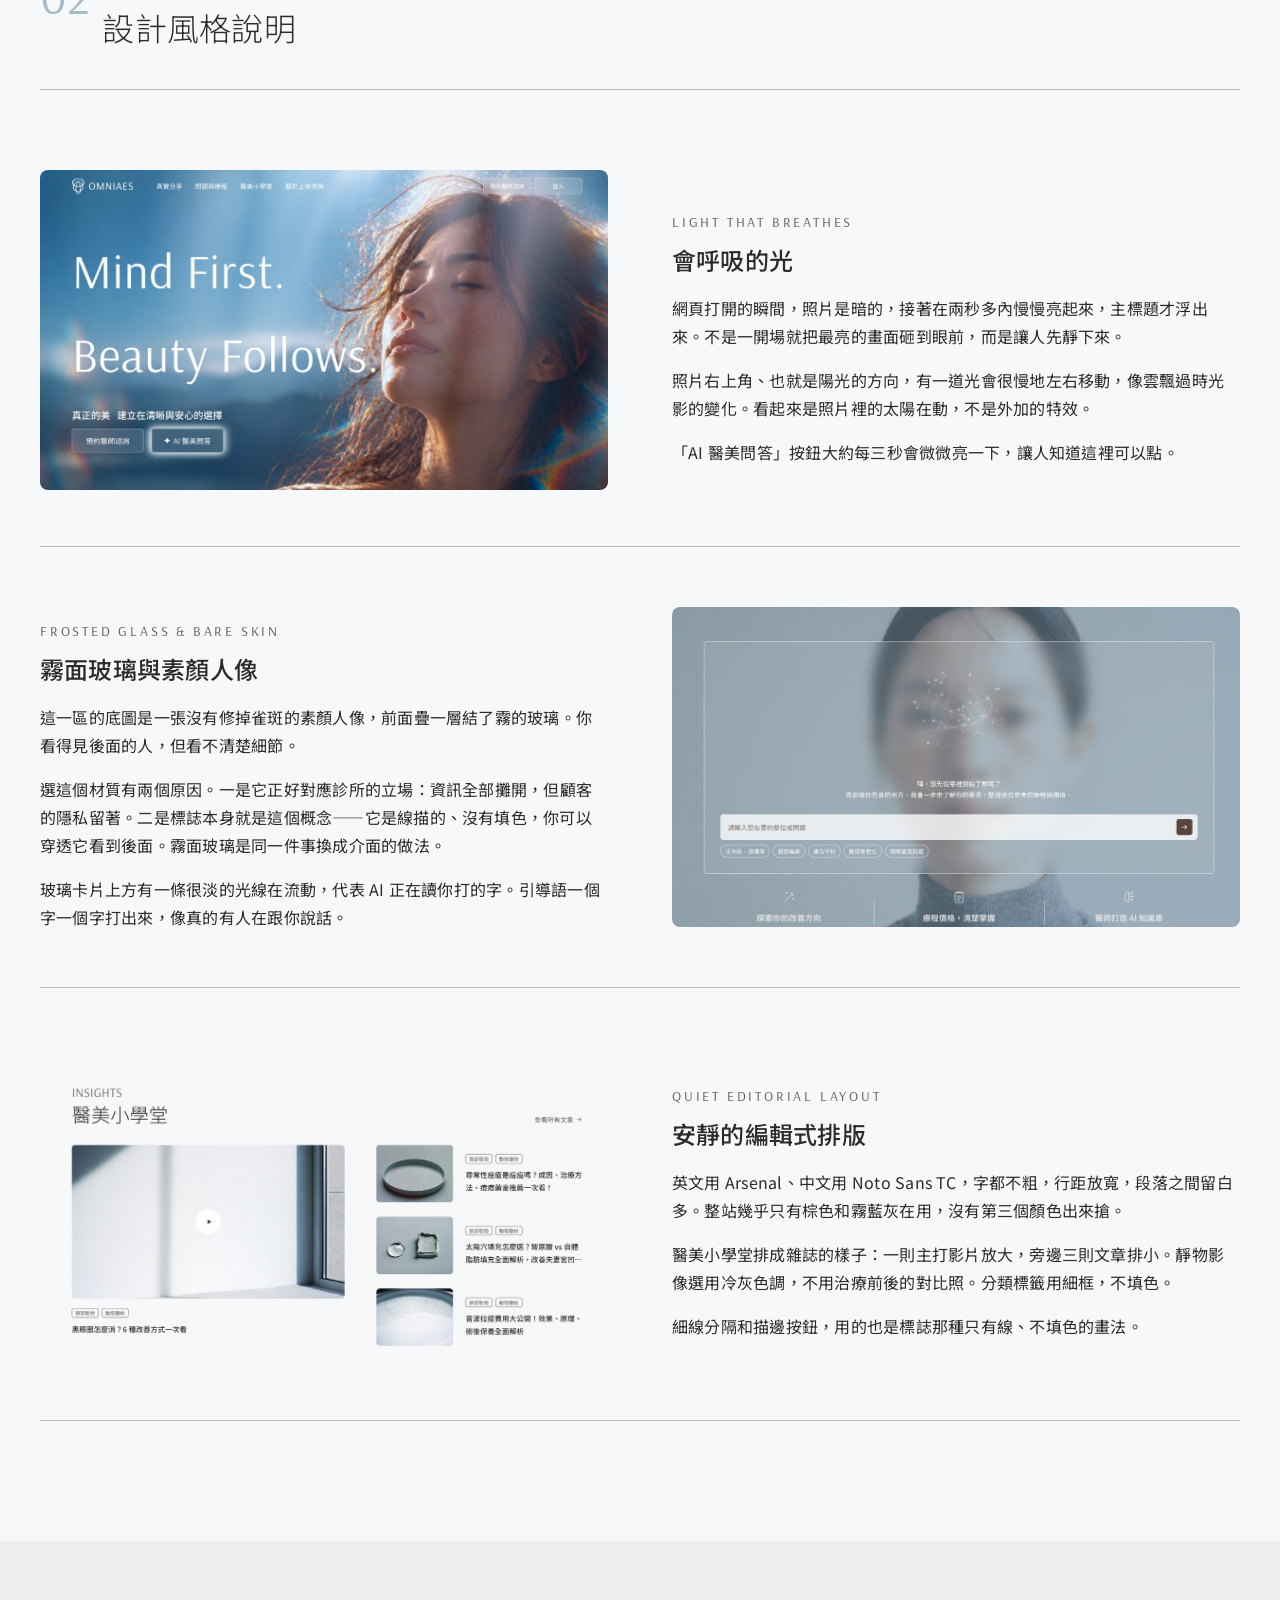
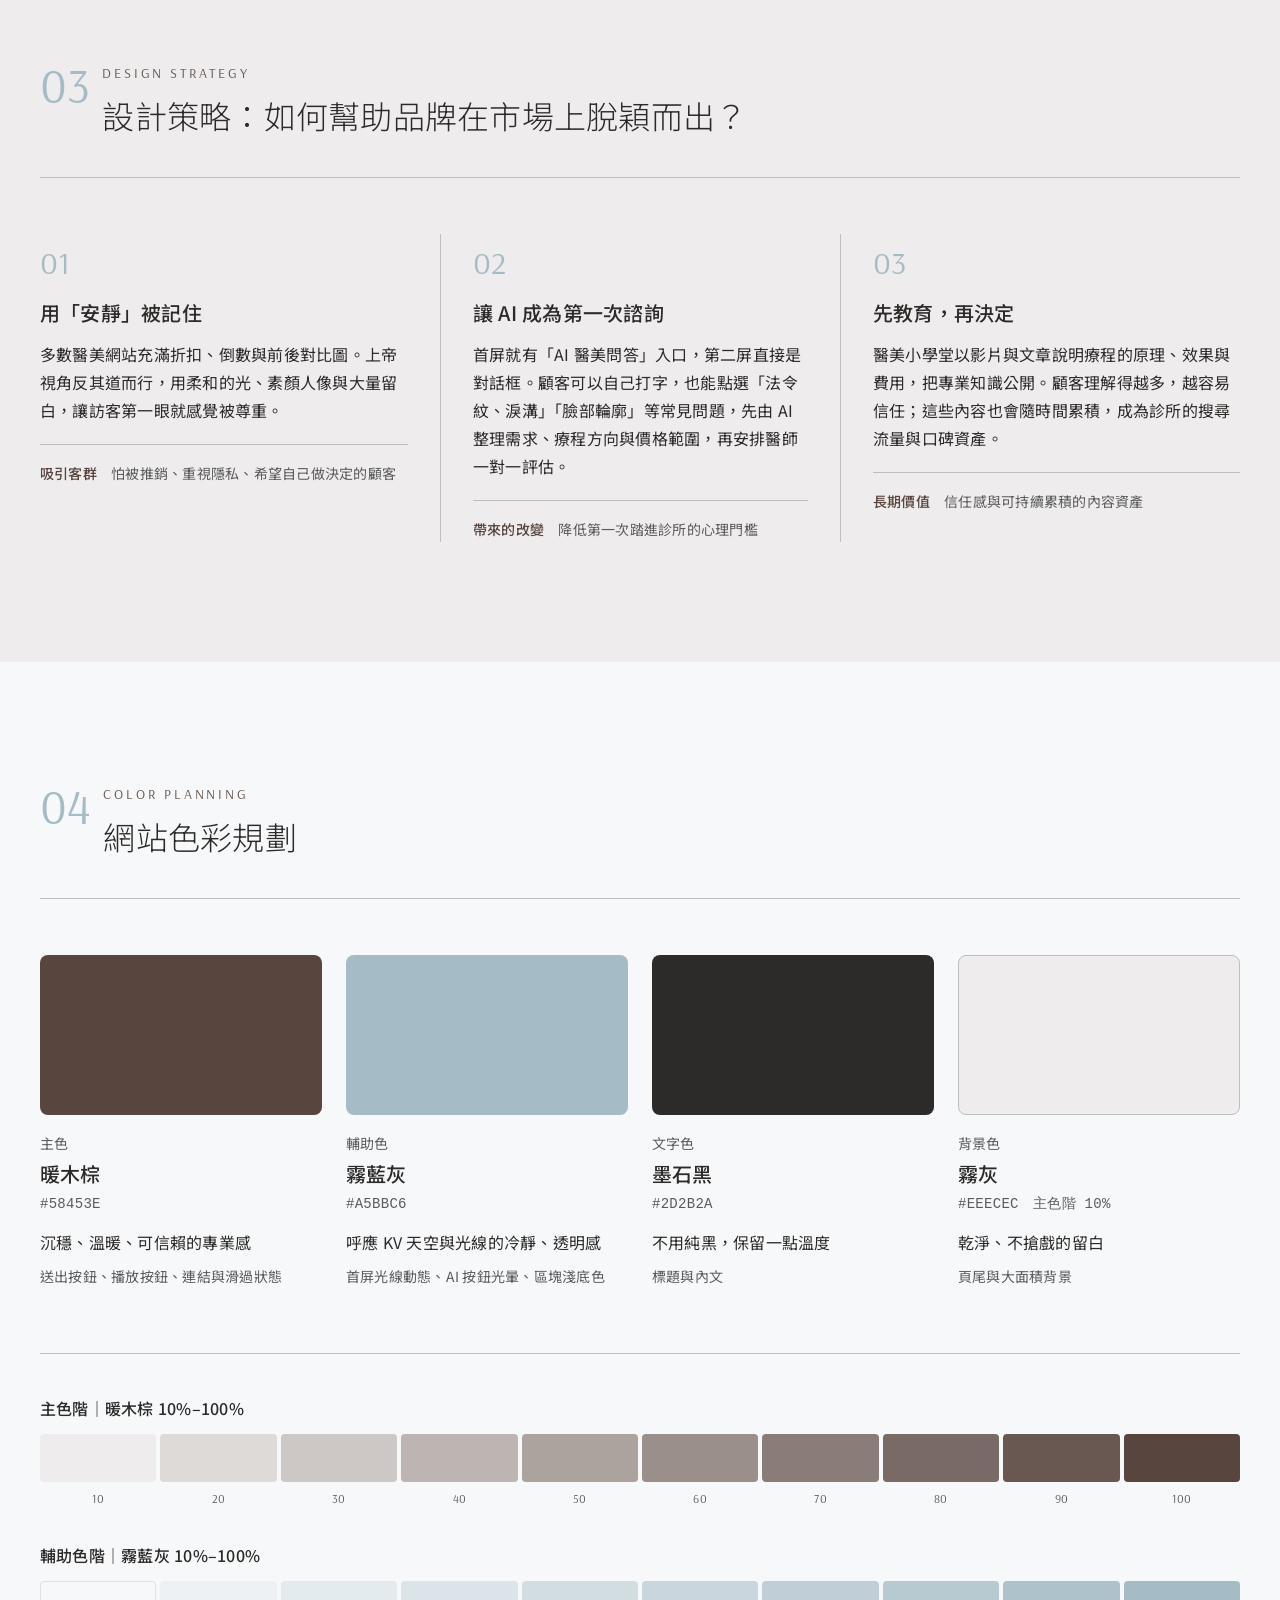
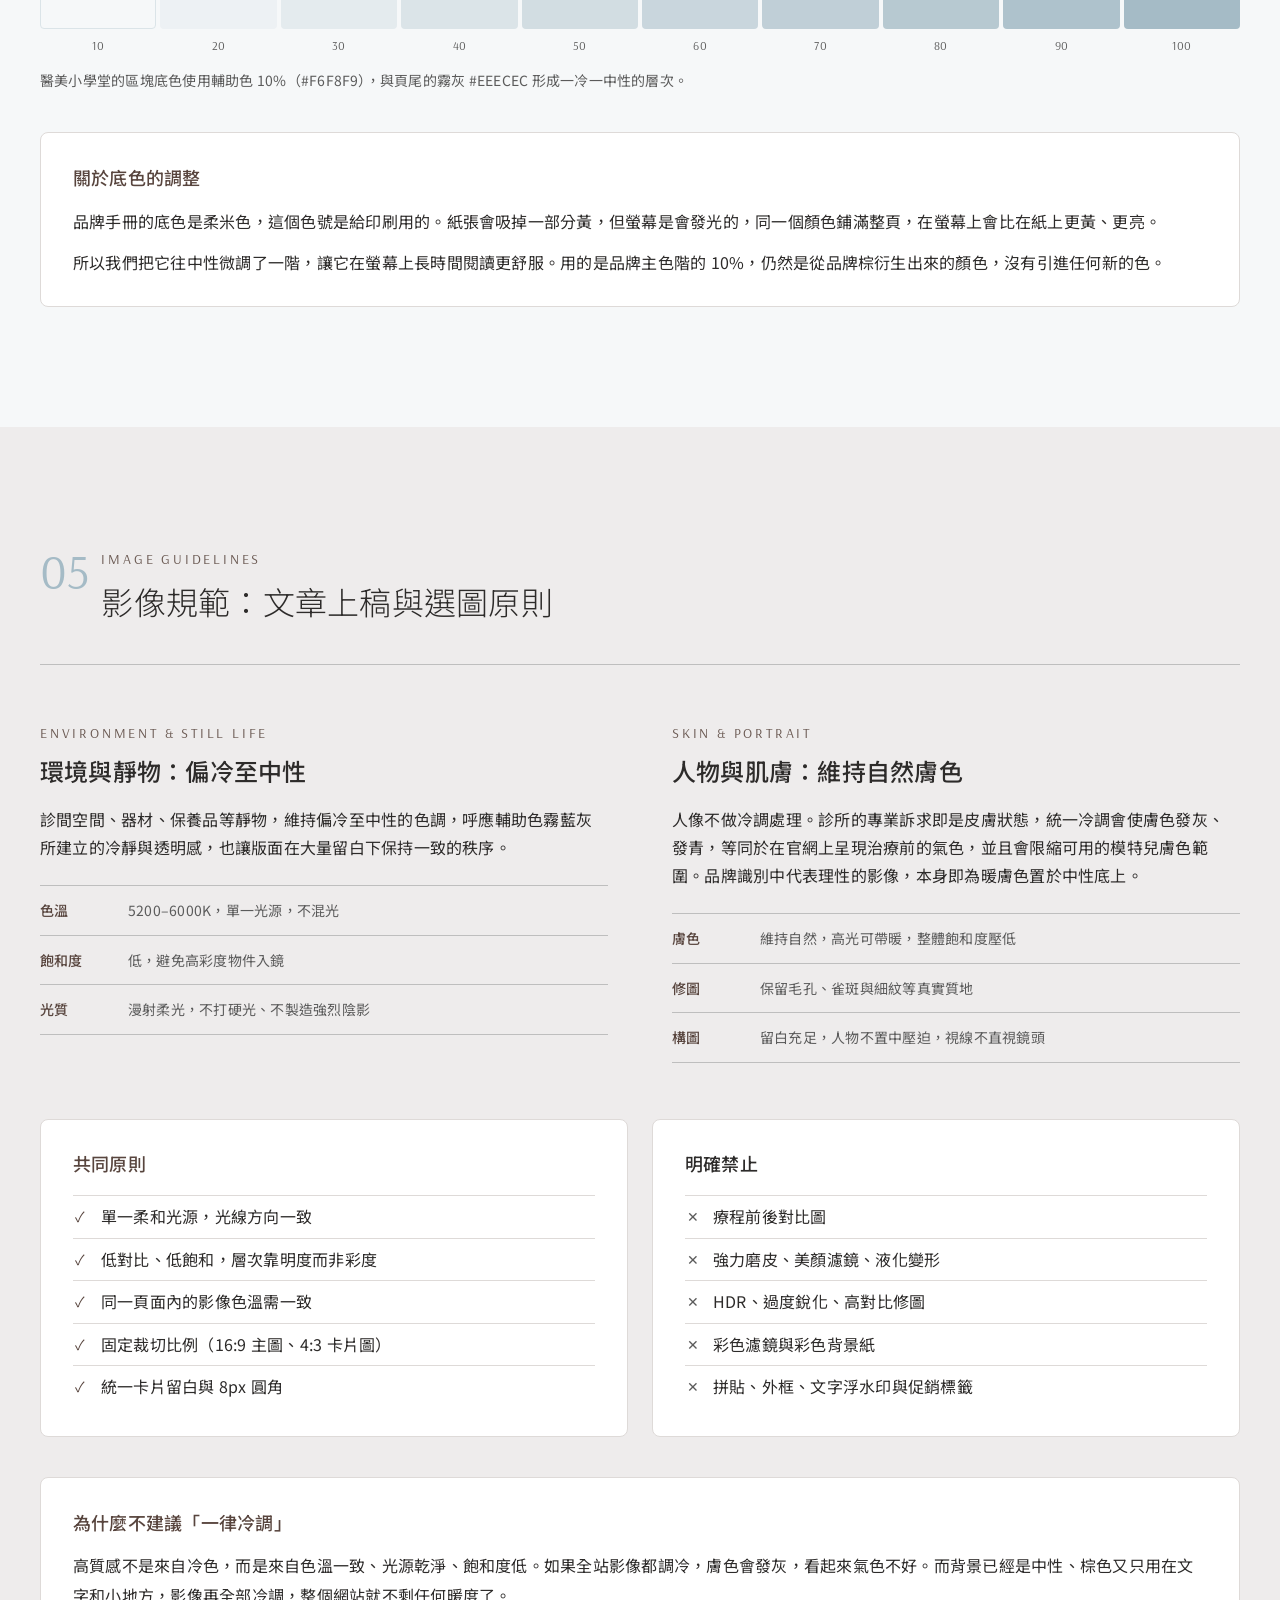
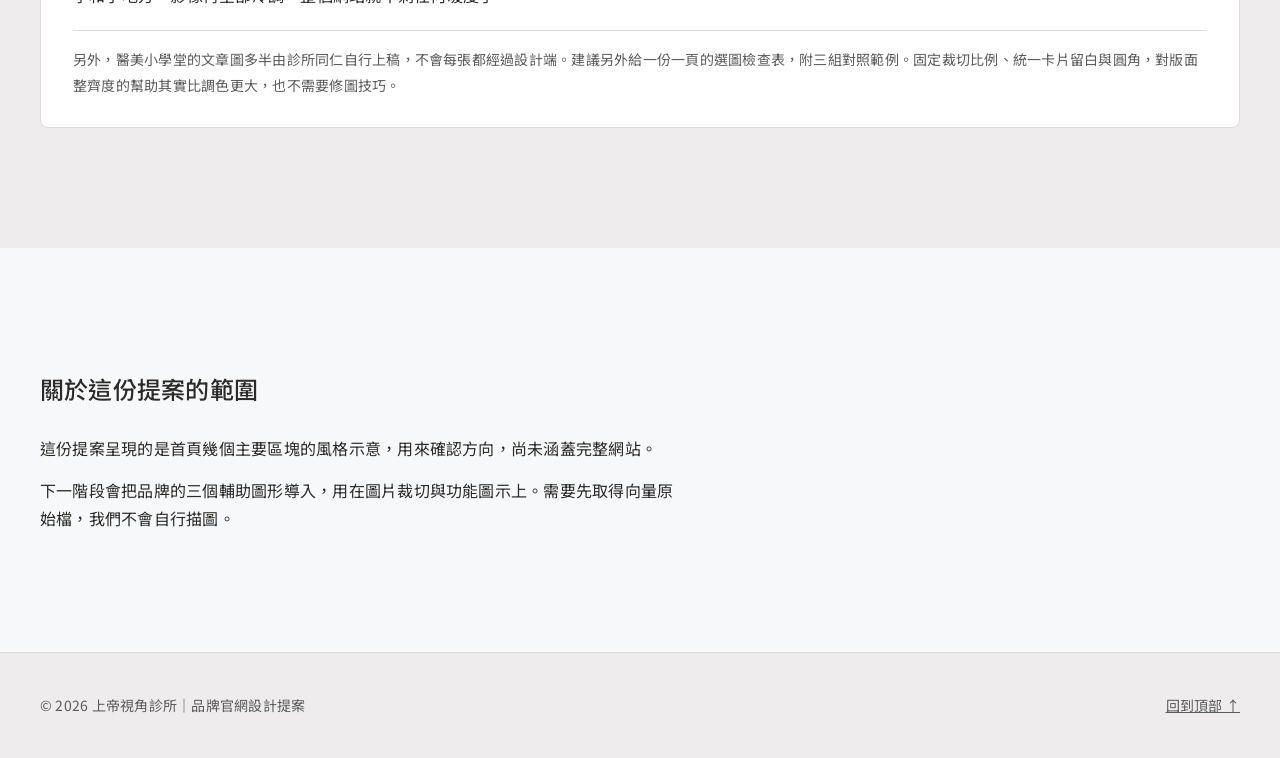
==== commit ffdc6ff4: "提案報告：01 改為風格示意脈絡說明，隱藏區塊清單 Co-Authored-By: Claude Opus 5.5 <noreply@anthropic.com>" ====
--- a/report.html
+++ b/report.html
@@ -133,7 +133,9 @@
   .concept__quote strong { font-family: var(--font-en); font-weight: 400; font-size: 24px; display: block; color: var(--primary); }
   .concept p.body { margin: 0; color: var(--ink); }
   .concept p.body + p.body { margin-top: 16px; }
-  .flow { margin: 40px 0 0; padding: 0; list-style: none; counter-reset: flow; }
+  .flow__label { margin-top: 40px; }
+  .flow__intro { margin: 8px 0 0; font-size: 14px; line-height: 1.75; color: var(--ink-2); }
+  .flow { margin: 20px 0 0; padding: 0; list-style: none; counter-reset: flow; }
   .flow li { counter-increment: flow; display: grid; grid-template-columns: 40px 1fr; gap: 12px; padding: 16px 0; border-top: 1px solid var(--liner); }
   .flow li:last-child { border-bottom: 1px solid var(--liner); }
   .flow li::before { content: counter(flow, decimal-leading-zero); font-family: var(--font-en); font-size: 18px; color: var(--primary-90); line-height: 1.6; }
@@ -380,9 +382,12 @@
         <div>
 
           <p class="body">「上帝視角」想做的，不是製造焦慮的醫美，而是讓人安心做決定的地方。市面上的醫美資訊常常不透明、充滿推銷話術，顧客還沒走進診所，就已經先築起防備。</p>
-          <p class="body">這次官網以「先安心，再變美」為主軸：首屏用一道會呼吸的光迎接訪客；接著由 AI 先聽顧客說自己在意什麼，整理療程方向與價格範圍；醫美小學堂再把常見問題攤開講清楚。網站不催促、不打折扣戰、不放誇大的前後對比，讓顧客照自己的節奏了解，準備好了再走進診間。</p>
-
-          <ol class="flow" aria-label="網站瀏覽動線">
+          <p class="body">這次官網以「先安心，再變美」為主軸：不催促、不打折扣戰、不放誇大的前後對比，讓顧客照自己的節奏了解，準備好了再走進診間。從首屏的第一印象、AI 諮詢到衛教內容，每一處都圍繞這個主軸設計。</p>
+
+          <p class="concept__label flow__label">本次風格示意的畫面</p>
+          <p class="flow__intro">本報告中的畫面，是從完整首頁中挑出、最能代表這套風格的幾個區塊，用來確認視覺方向。正式首頁會依完整的資訊架構展開，預計還會加入真實分享、問題與療程、關於上帝視角等更多內容，並沿用同一套視覺語言。</p>
+          <!-- 2026-09-30 Sidney：01–04 區塊清單容易讓客戶誤以為首頁只有這幾區，先隱藏；要恢復拿掉 hidden -->
+          <ol class="flow" aria-label="本次風格示意的畫面" hidden>
             <li><div><b>首屏｜被光迎接</b><span>品牌主張與兩個入口：預約醫師諮詢、AI 醫美問答</span></div></li>
             <li><div><b>上帝視角 AI｜先說出在意的地方</b><span>對話框與常見問題標籤，AI 整理需求、療程方向與價格</span></div></li>
             <li><div><b>醫美小學堂｜理解之後再決定</b><span>影片與文章解釋原理、效果與費用</span></div></li>
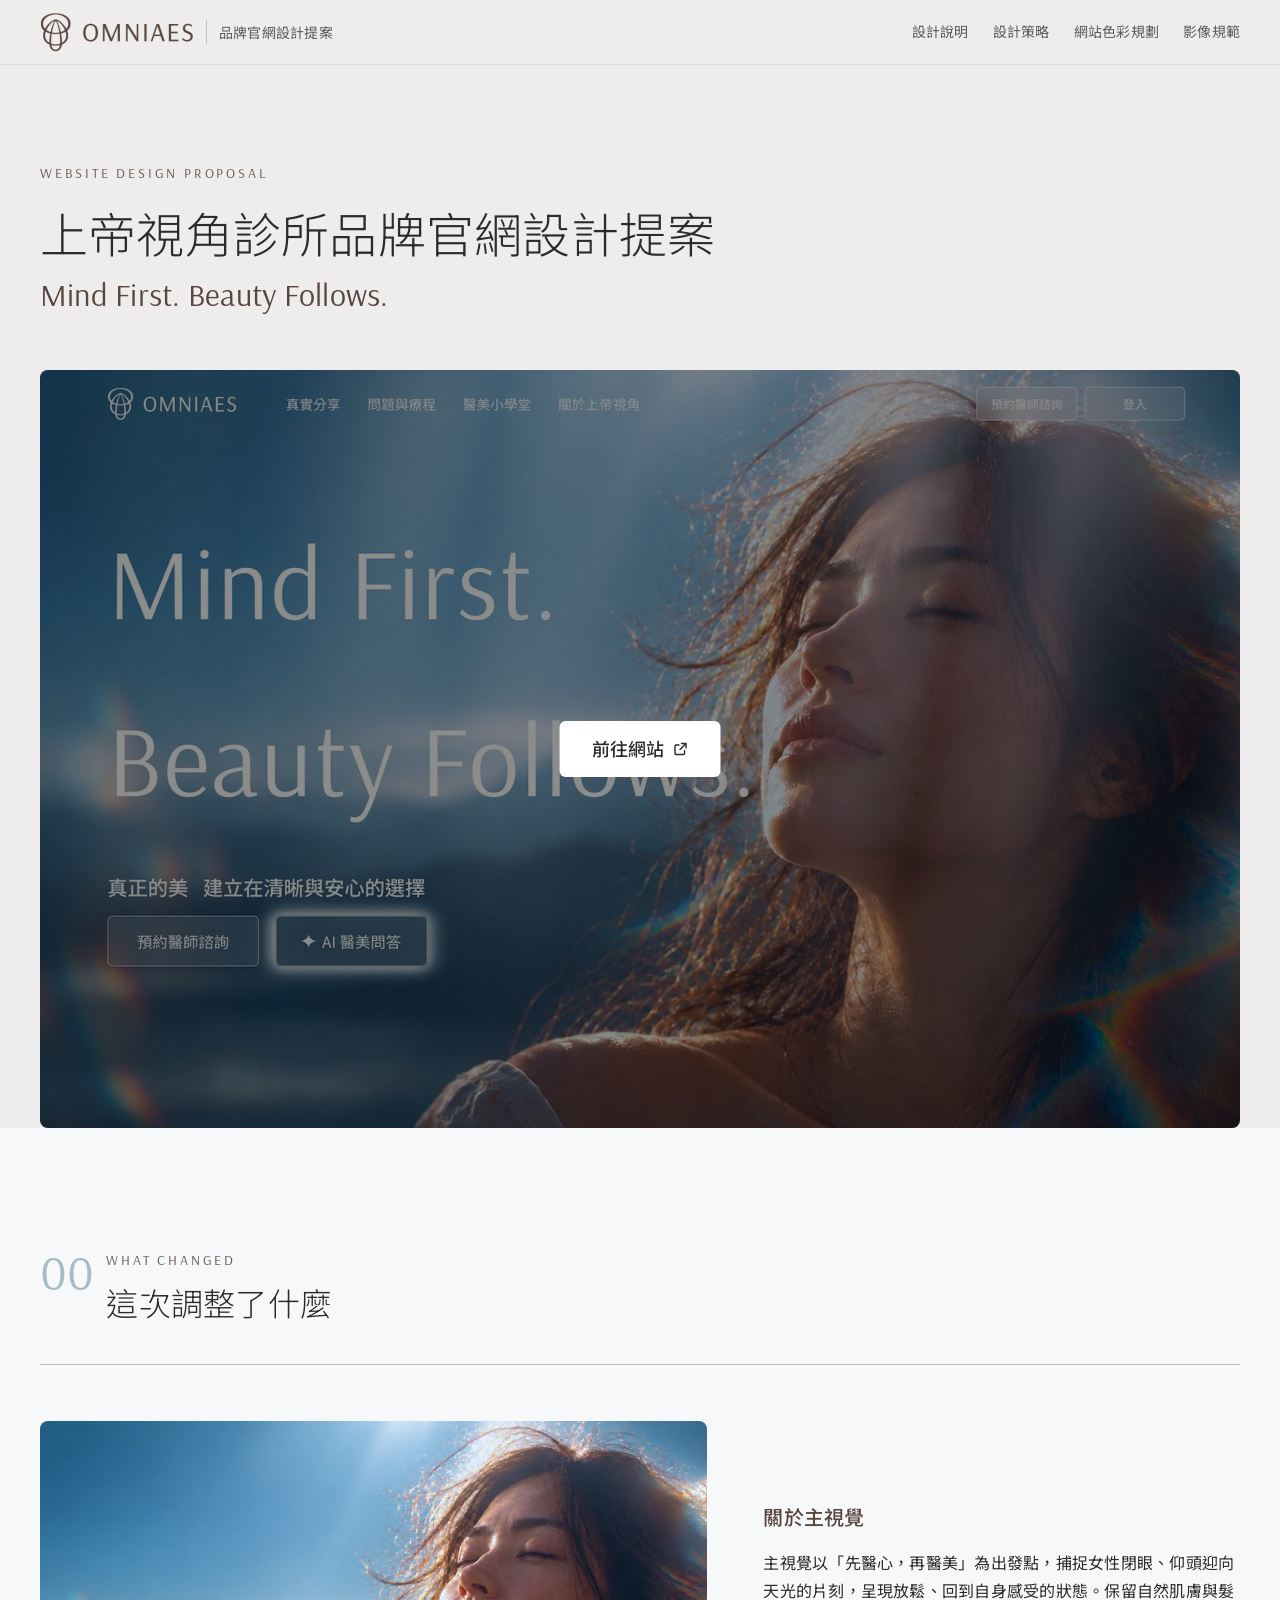
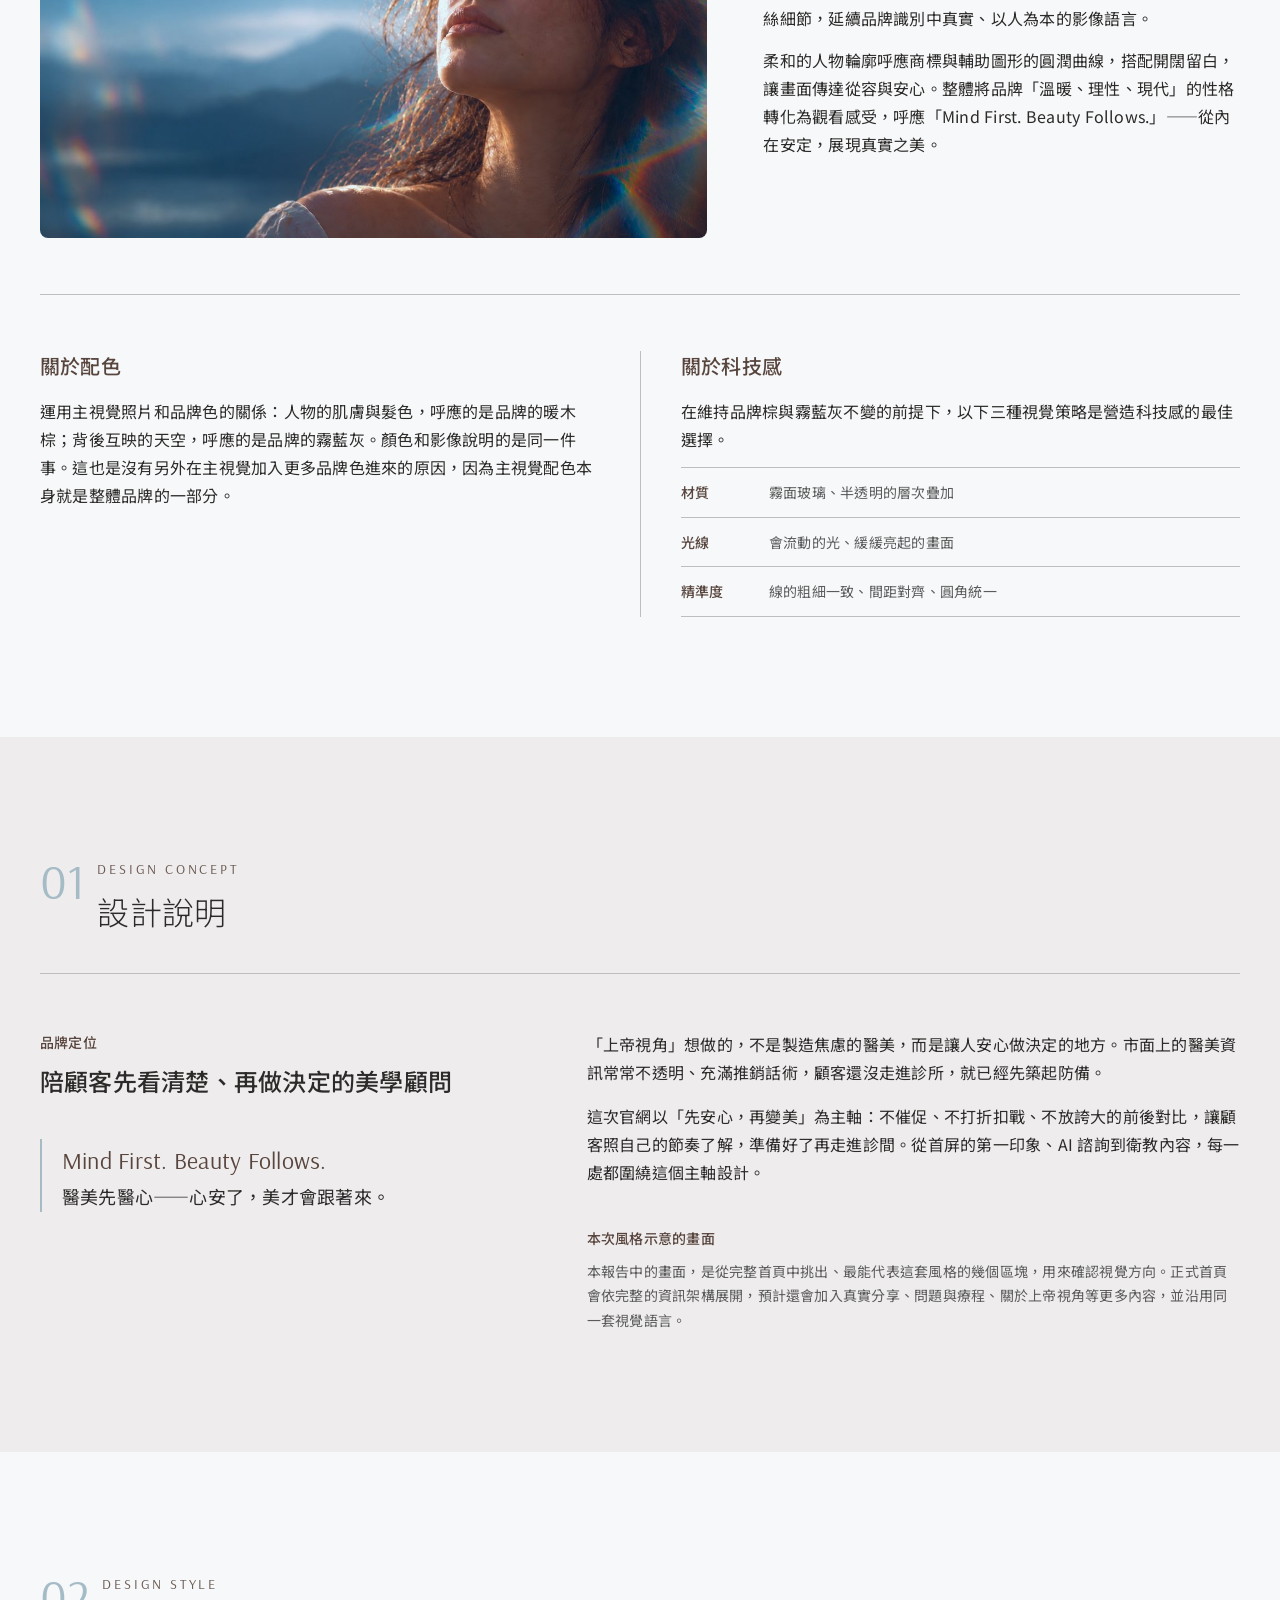
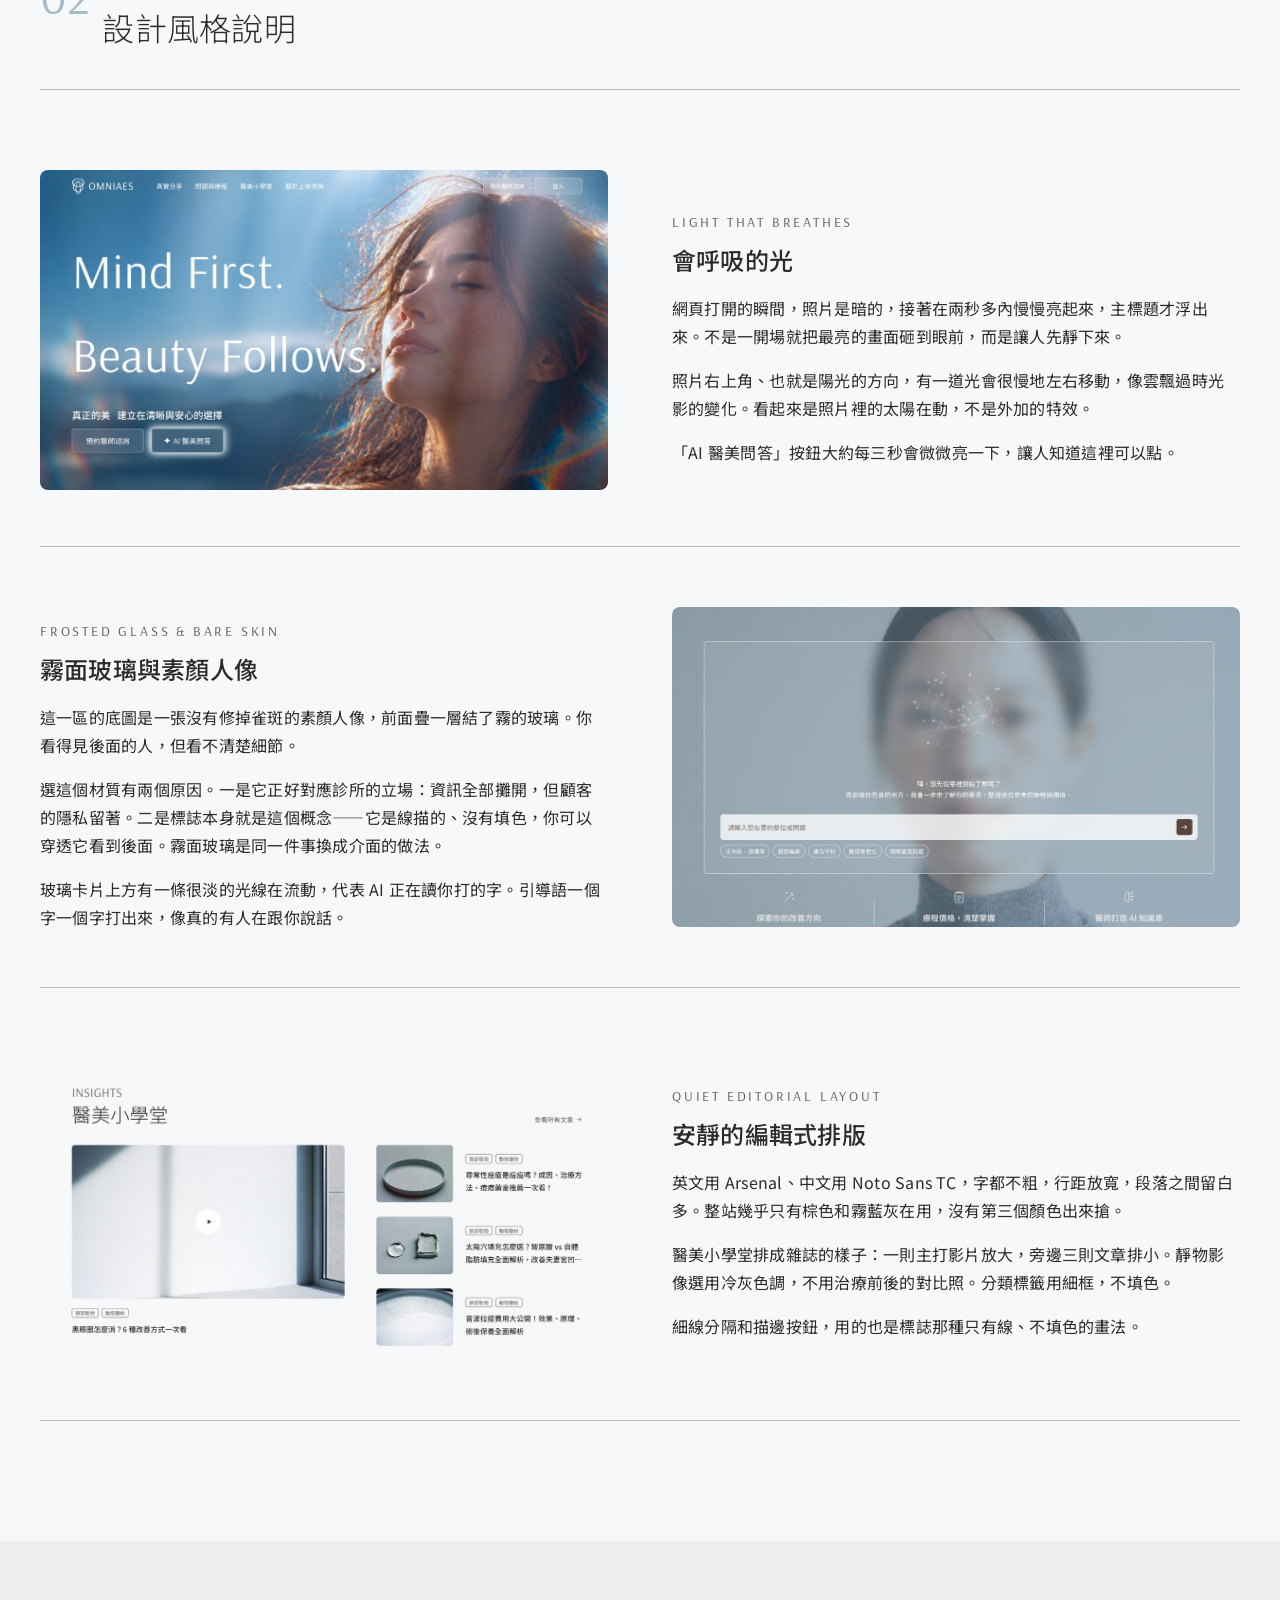
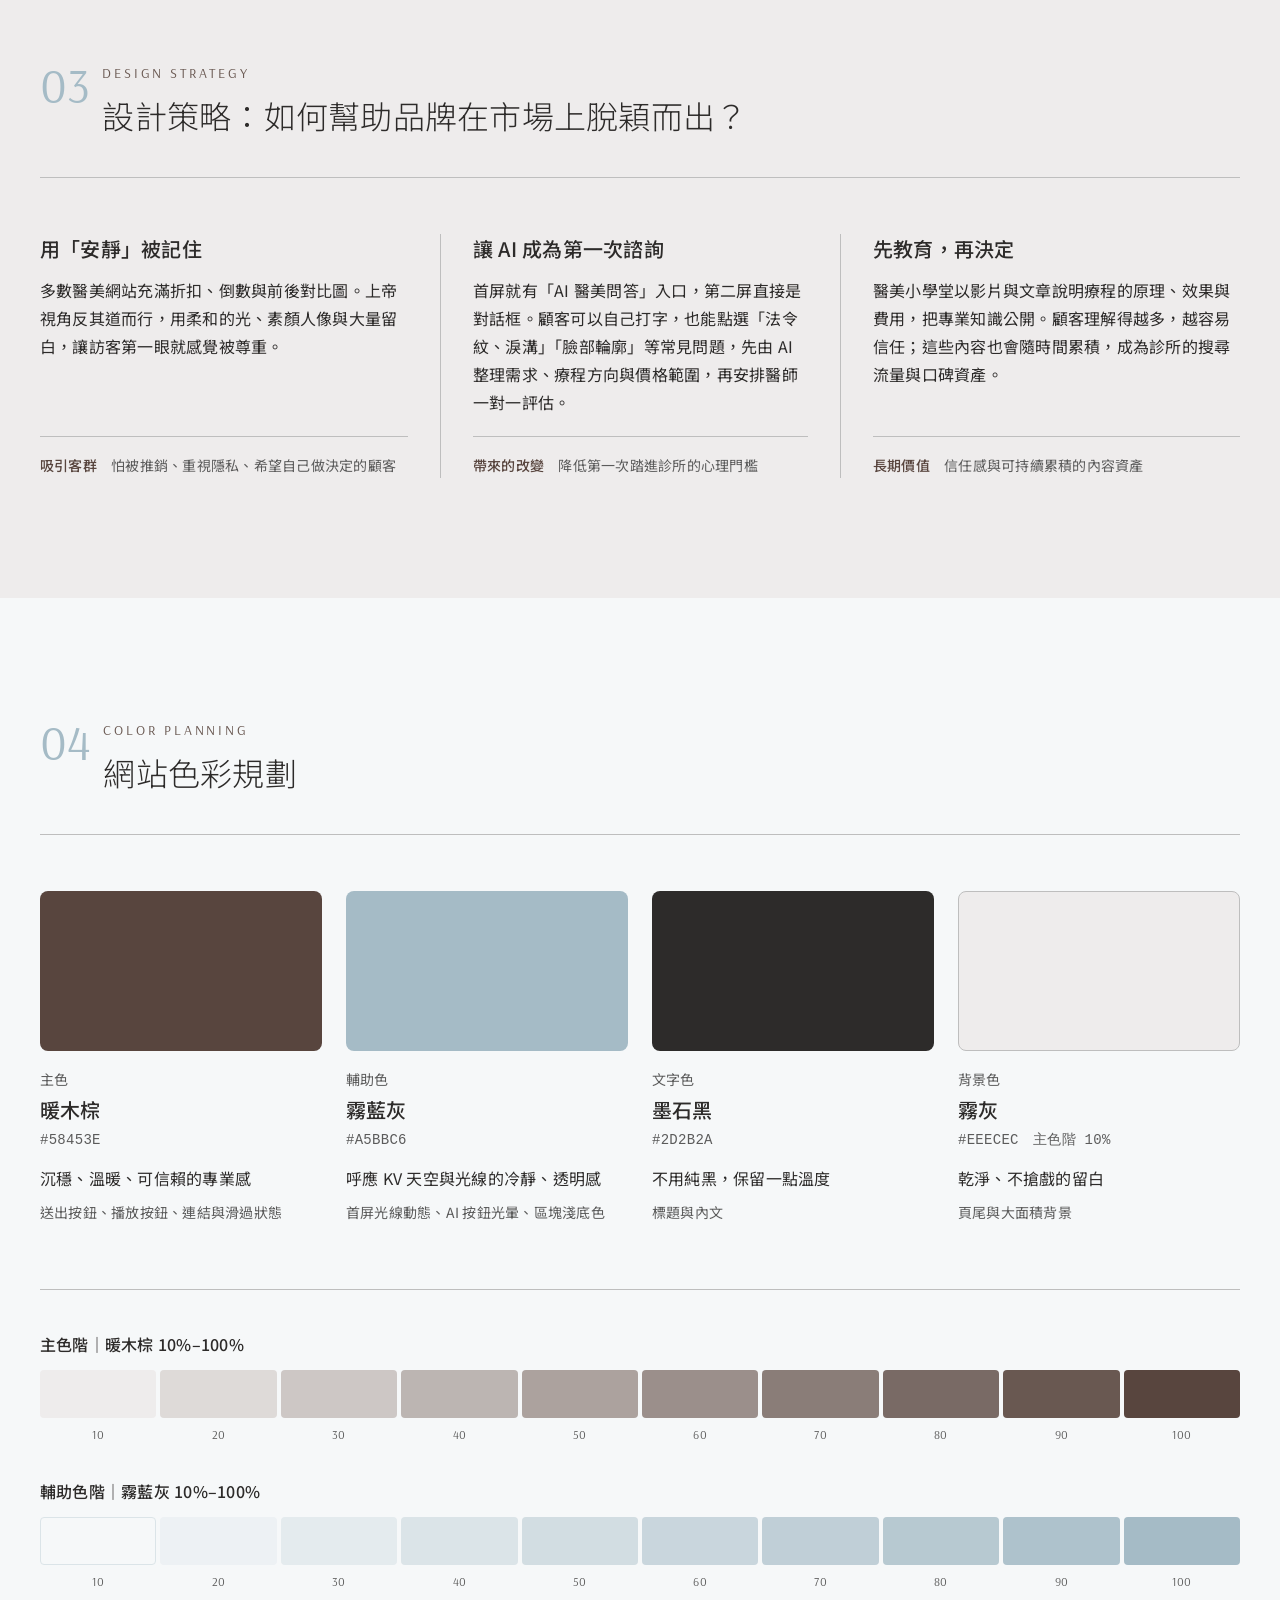
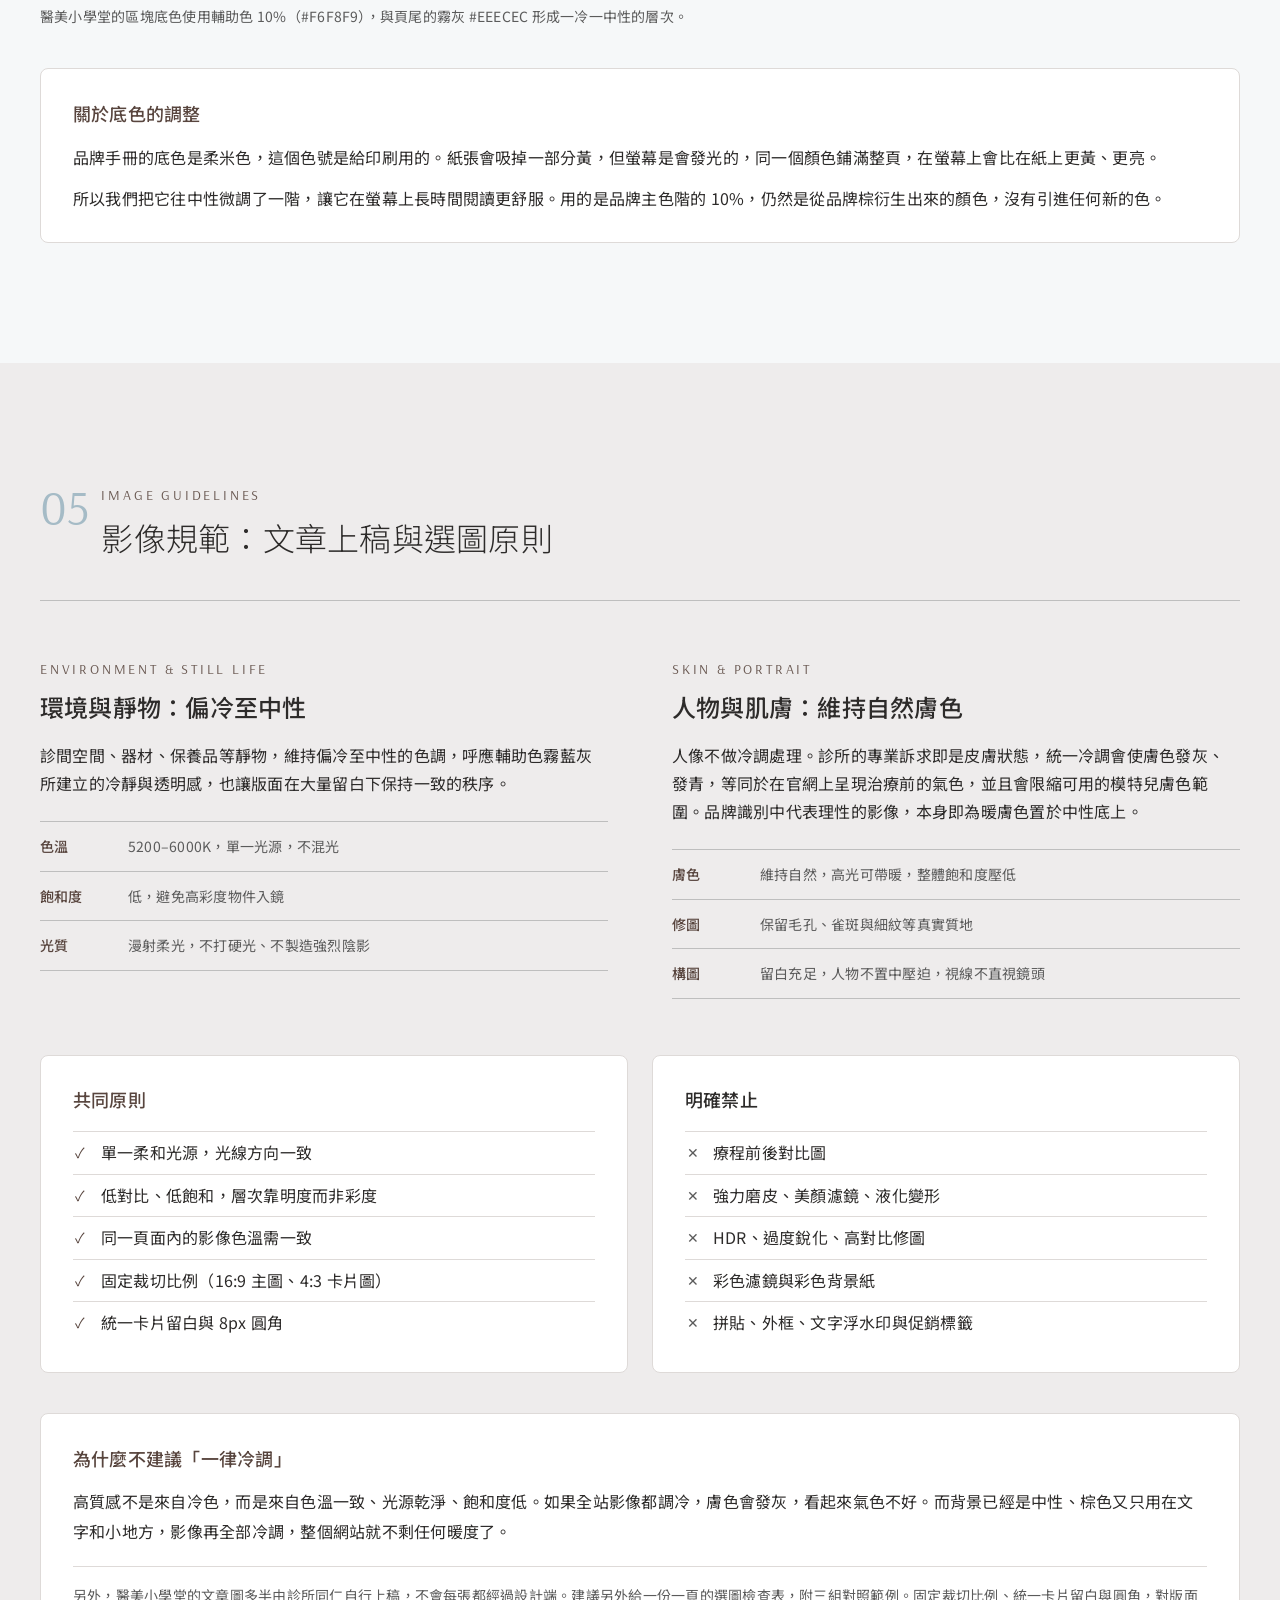
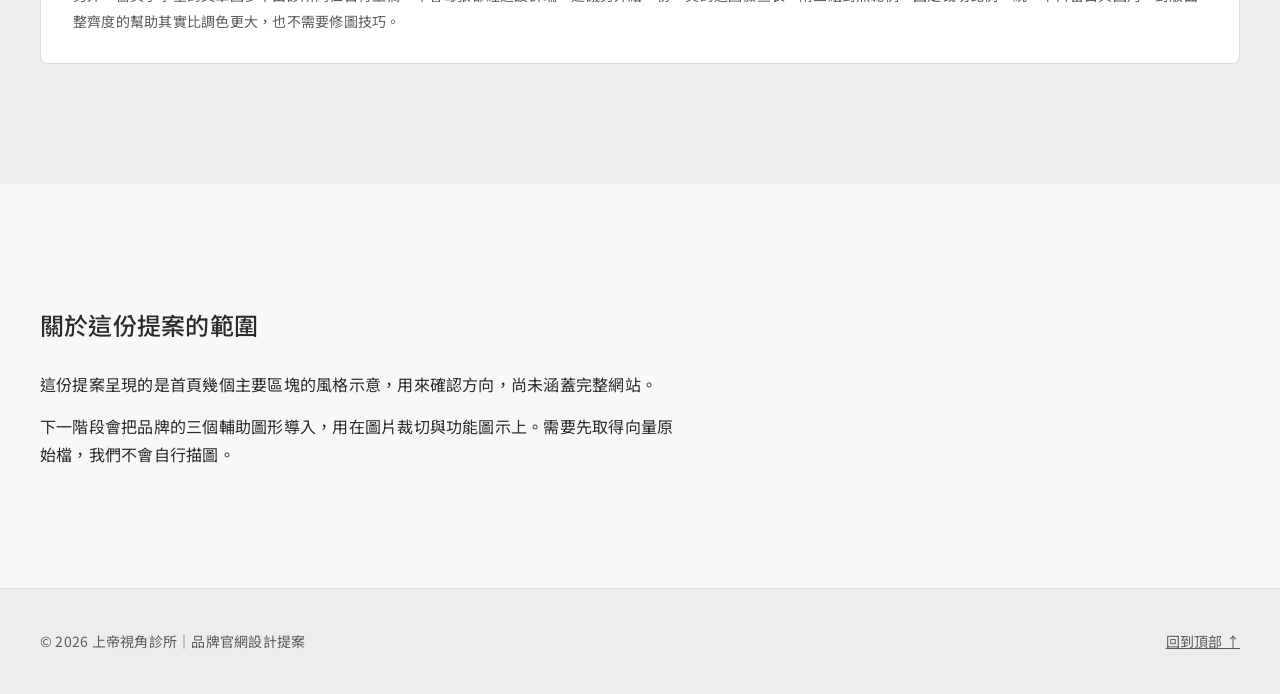
==== commit 59e9ba60: "提案報告：03 移除編號、三欄結論底部對齊 Co-Authored-By: Claude Opus 5.5 <noreply@anthropic.com>" ====
--- a/report.html
+++ b/report.html
@@ -156,14 +156,15 @@
 
   /* 03 設計策略 */
   .strategy { display: grid; grid-template-columns: repeat(3, 1fr); gap: 0; margin-top: 56px; }
-  .strategy article { padding: 0 32px; }
+  /* 三欄等高：內容往上排，底部的「吸引客群／帶來的改變／長期價值」用 margin-top: auto 推到底部對齊 */
+  .strategy article { display: flex; flex-direction: column; padding: 0 32px; }
   .strategy article:first-child { padding-left: 0; }
   .strategy article:last-child { padding-right: 0; }
   .strategy article + article { border-left: 1px solid var(--liner); }
-  .strategy__num { margin: 0; font-family: var(--font-en); font-size: 32px; line-height: 1; color: var(--secondary); }
-  .strategy h3 { margin: 20px 0 0; font-size: 20px; font-weight: 500; line-height: 1.5; }
+  .strategy h3 { margin: 0; font-size: 20px; font-weight: 500; line-height: 1.5; }
   .strategy p { margin: 12px 0 0; }
-  .strategy .result { margin-top: 20px; padding-top: 16px; border-top: 1px solid var(--liner); font-size: 14px; color: var(--ink-2); }
+  .strategy article > p:not(.result) { margin-bottom: 20px; } /* 內文與底部結論之間至少留 20px */
+  .strategy .result { margin-top: auto; padding-top: 16px; border-top: 1px solid var(--liner); font-size: 14px; color: var(--ink-2); }
   .strategy .result b { color: var(--primary); font-weight: 500; }
 
   /* 04 網站色彩規劃 */
@@ -460,19 +461,16 @@
 
       <div class="strategy">
         <article>
-          <p class="strategy__num">01</p>
           <h3>用「安靜」被記住</h3>
           <p>多數醫美網站充滿折扣、倒數與前後對比圖。上帝視角反其道而行，用柔和的光、素顏人像與大量留白，讓訪客第一眼就感覺被尊重。</p>
           <p class="result"><b>吸引客群</b>　怕被推銷、重視隱私、希望自己做決定的顧客</p>
         </article>
         <article>
-          <p class="strategy__num">02</p>
           <h3>讓 AI 成為第一次諮詢</h3>
           <p>首屏就有「AI 醫美問答」入口，第二屏直接是對話框。顧客可以自己打字，也能點選「法令紋、淚溝」「臉部輪廓」等常見問題，先由 AI 整理需求、療程方向與價格範圍，再安排醫師一對一評估。</p>
           <p class="result"><b>帶來的改變</b>　降低第一次踏進診所的心理門檻</p>
         </article>
         <article>
-          <p class="strategy__num">03</p>
           <h3>先教育，再決定</h3>
           <p>醫美小學堂以影片與文章說明療程的原理、效果與費用，把專業知識公開。顧客理解得越多，越容易信任；這些內容也會隨時間累積，成為診所的搜尋流量與口碑資產。</p>
           <p class="result"><b>長期價值</b>　信任感與可持續累積的內容資產</p>
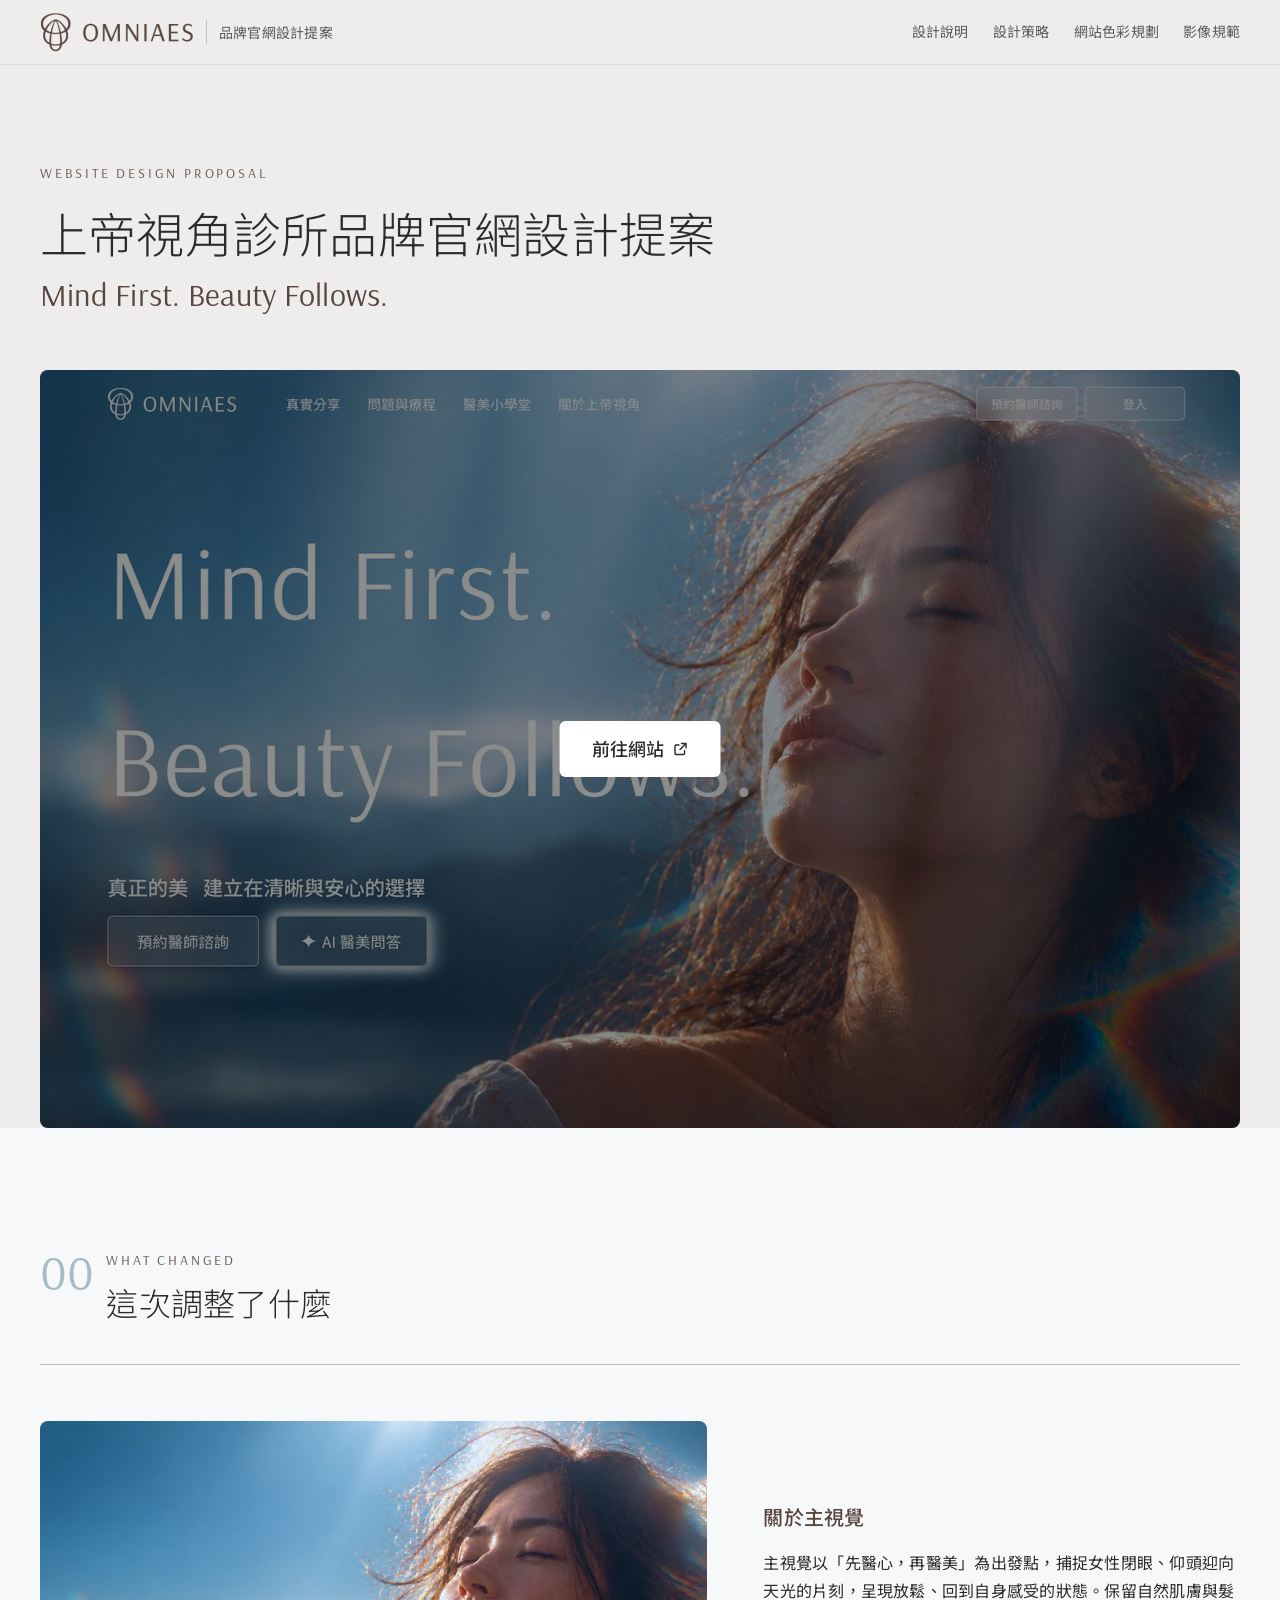
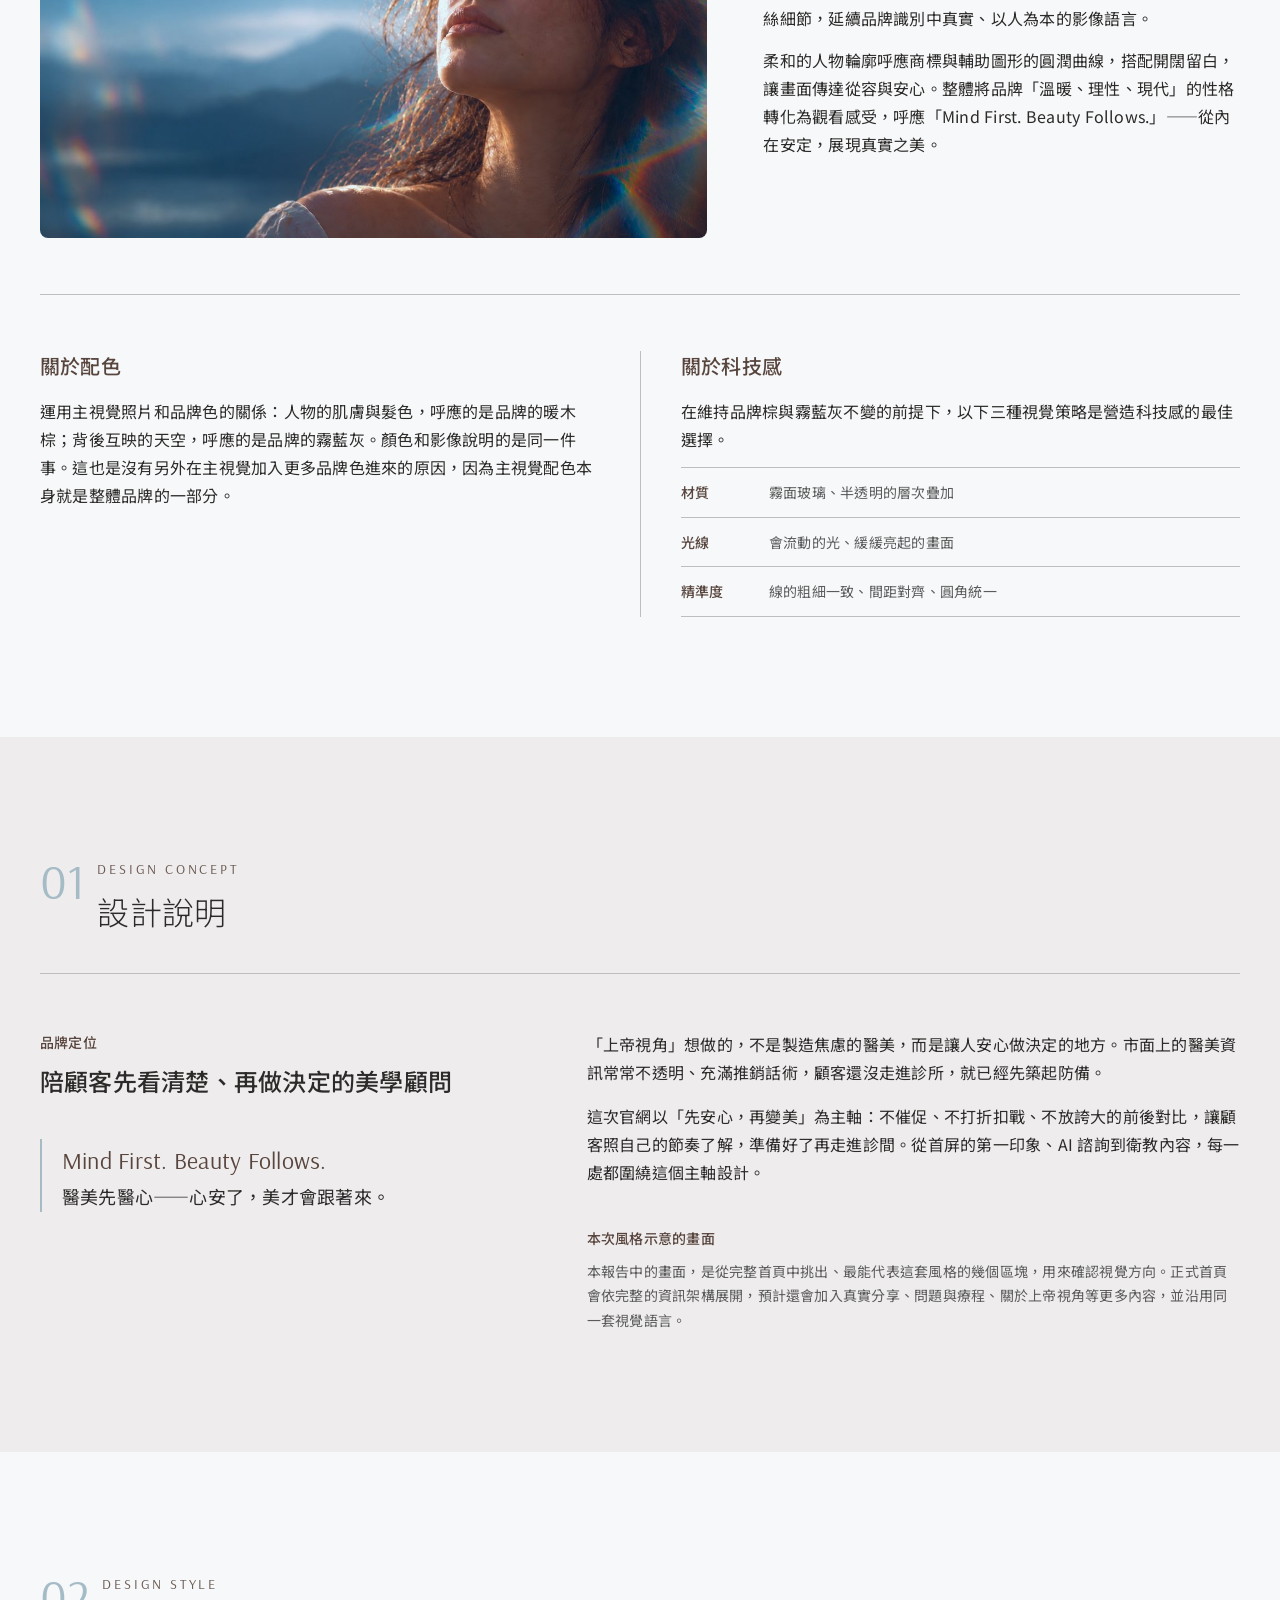
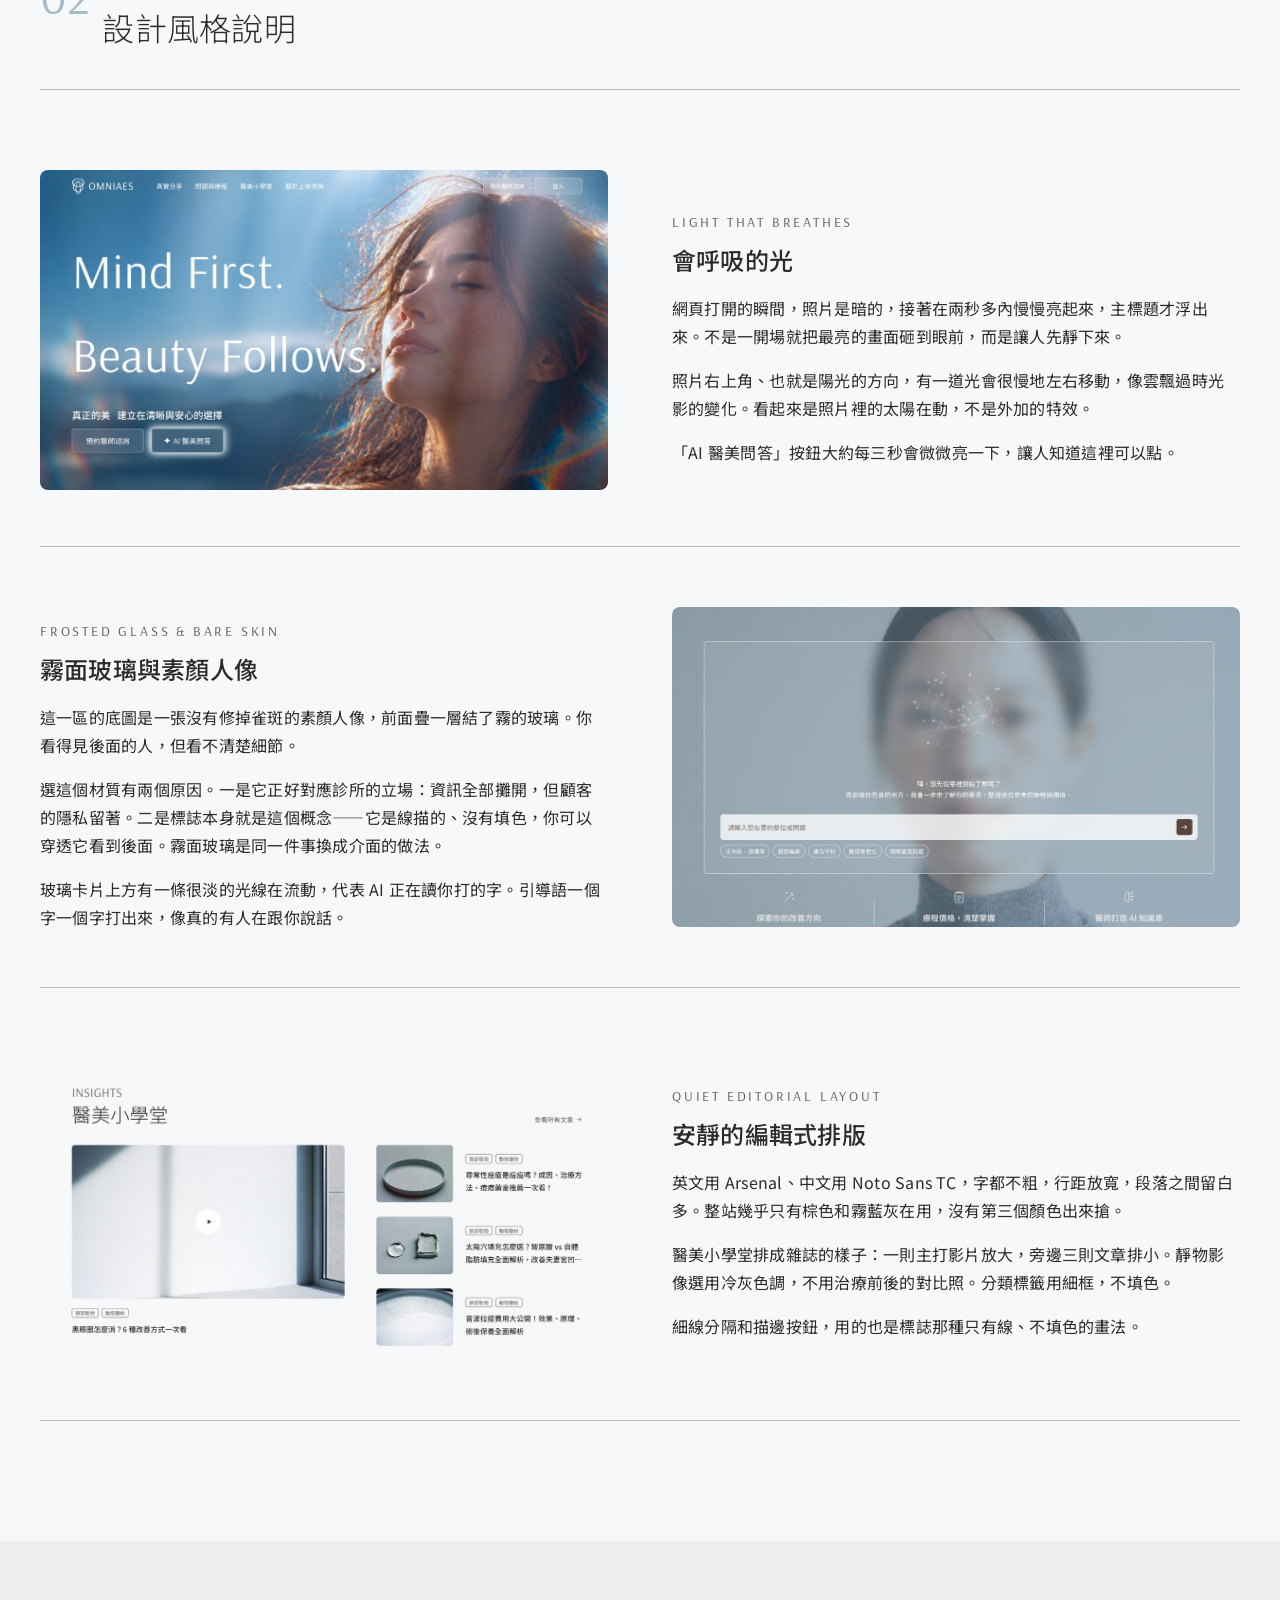
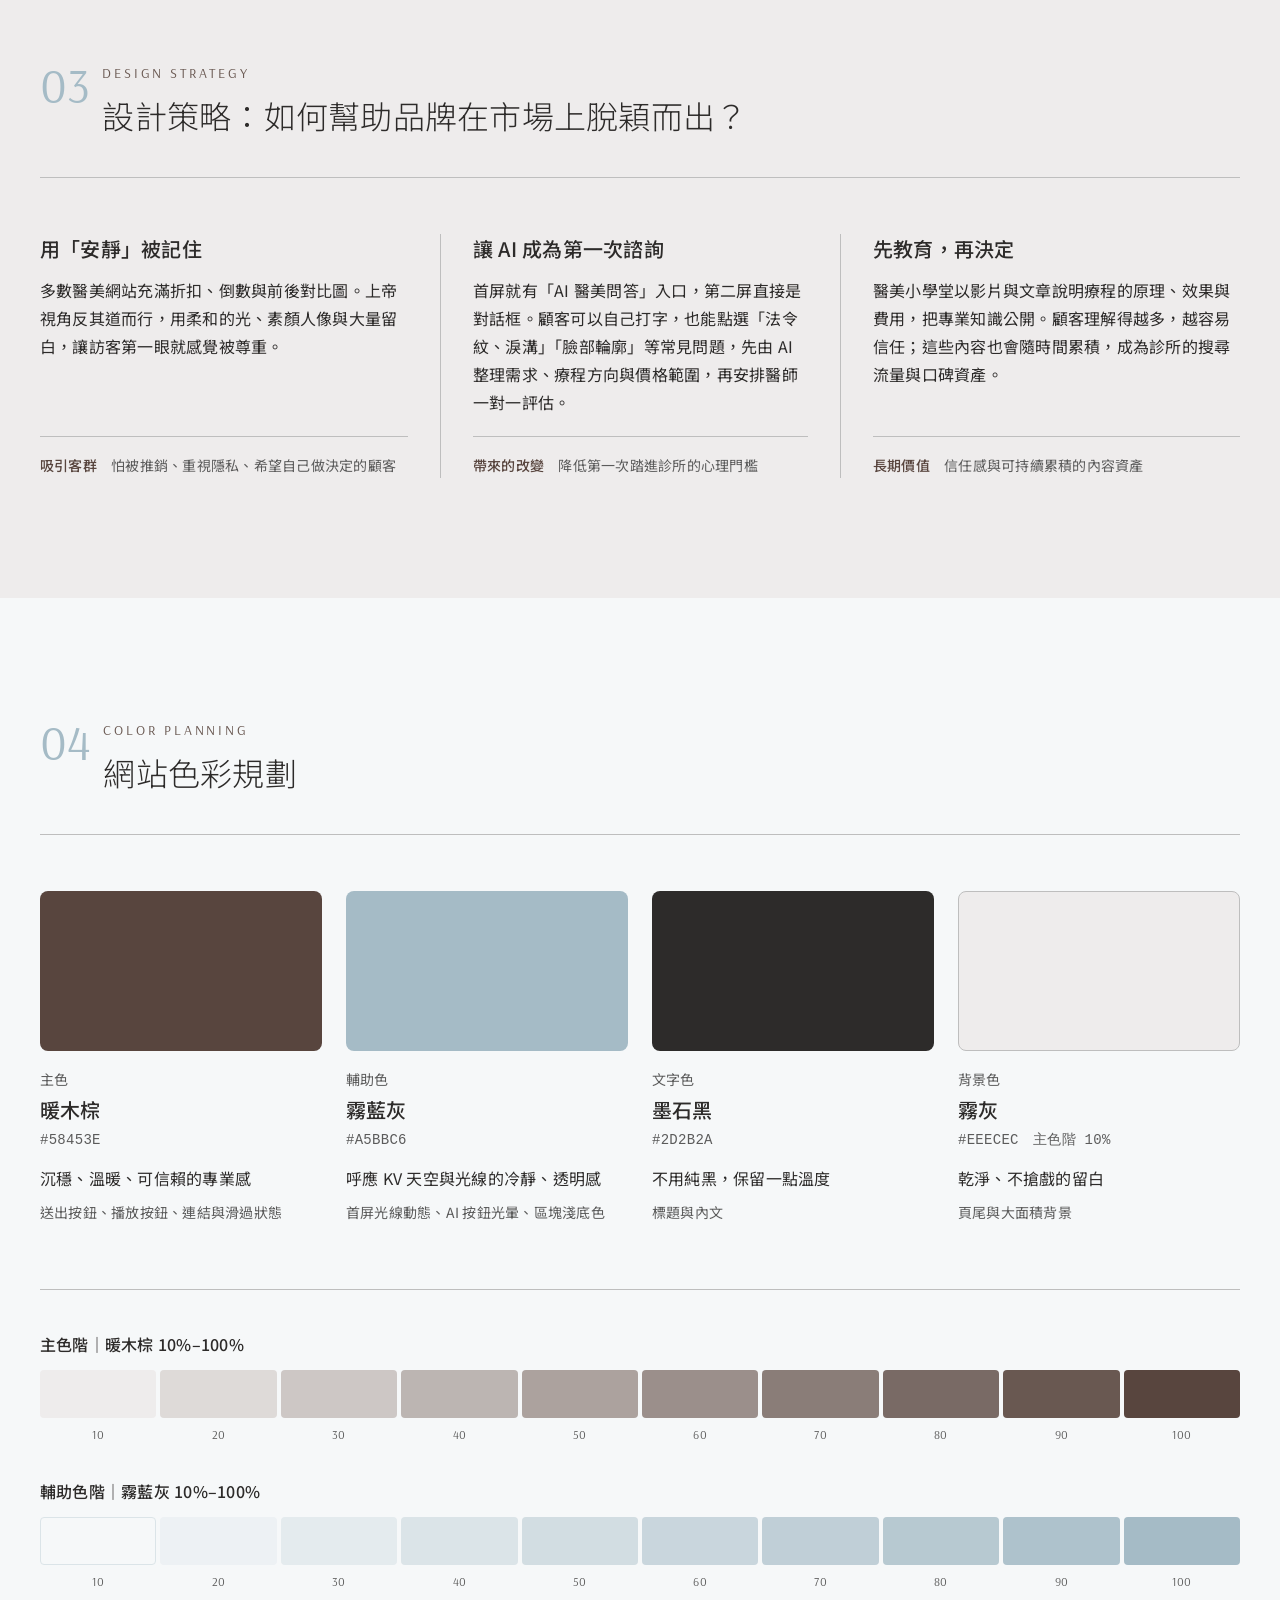
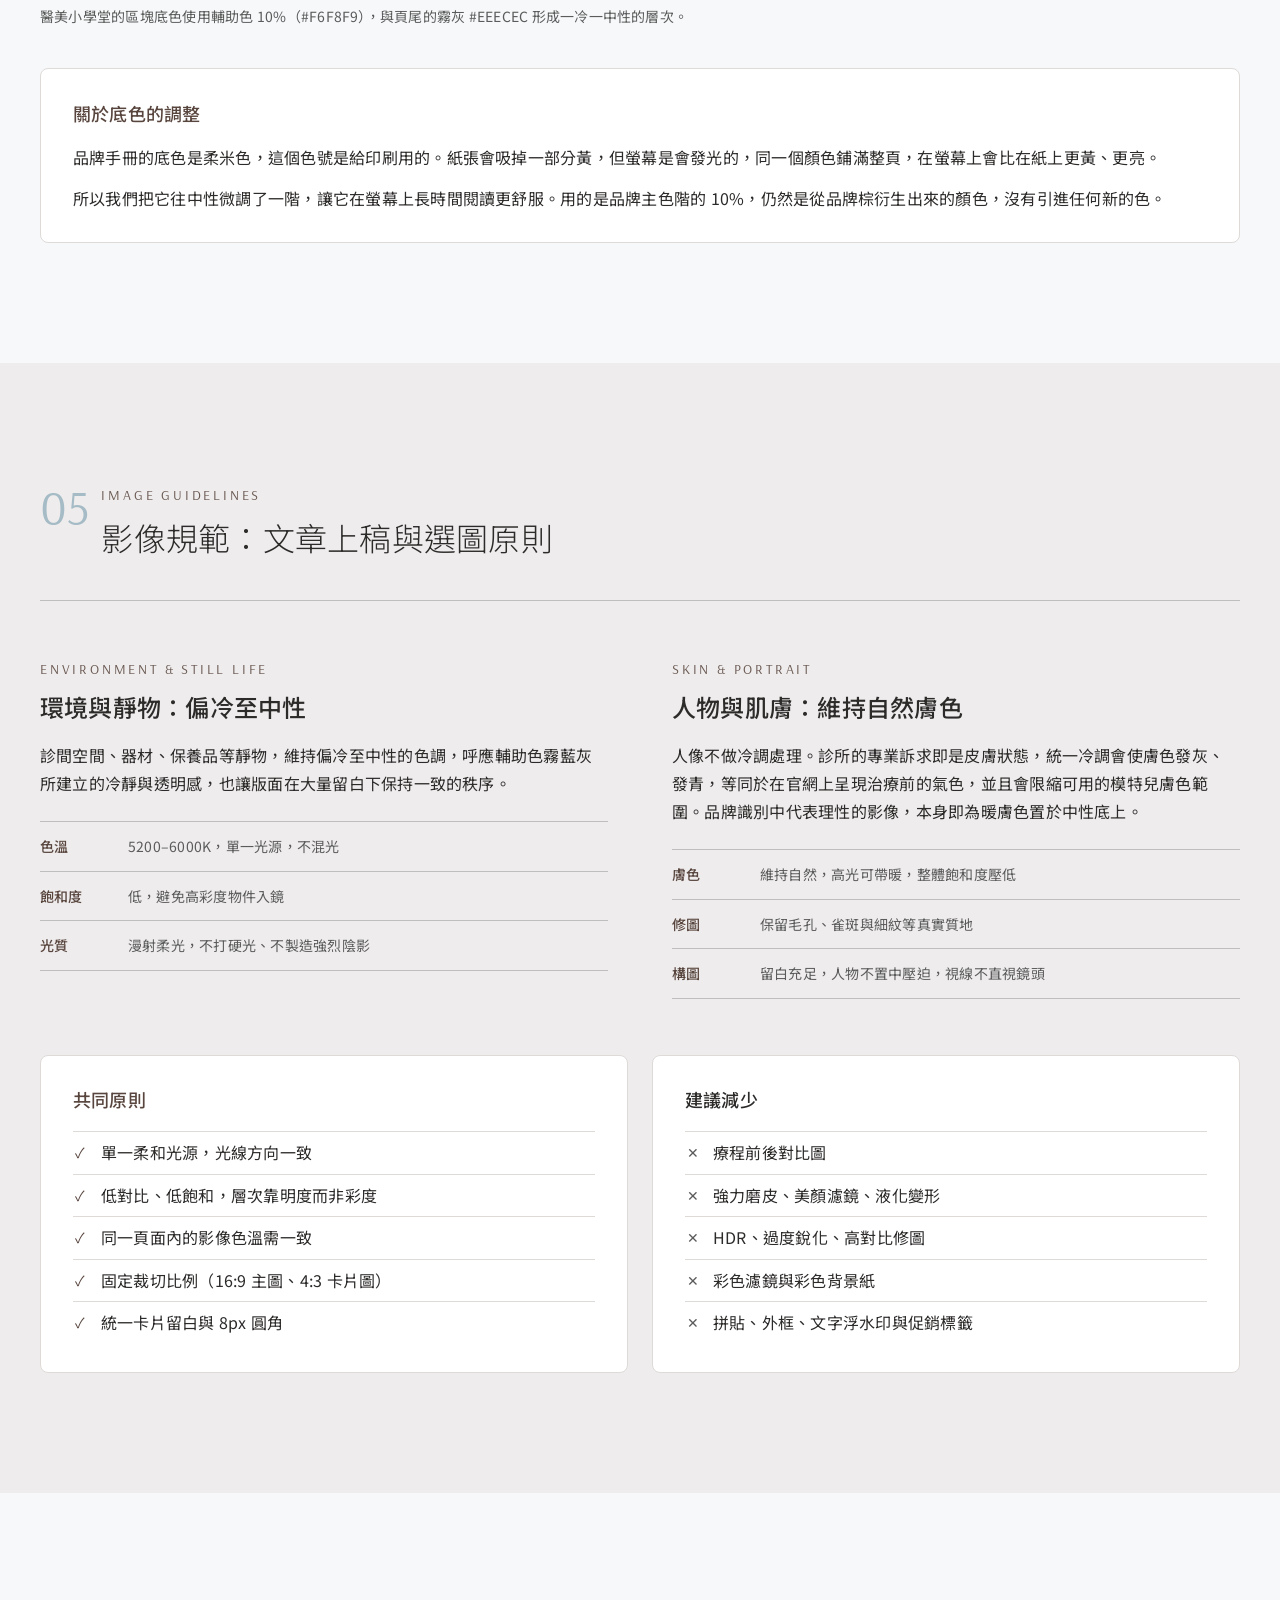
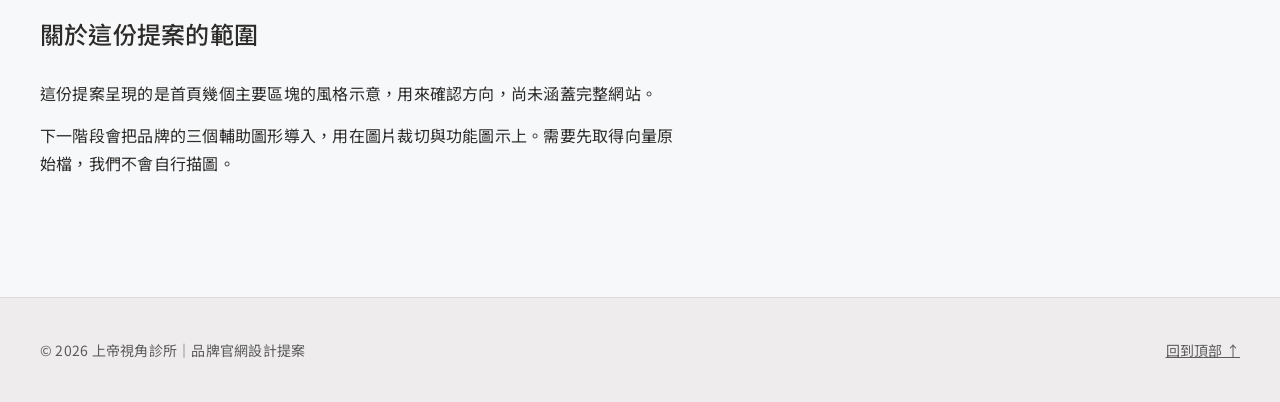
==== commit 5dc6fa76: "提案報告：05 明確禁止改為建議減少、刪除冷調說明 Co-Authored-By: Claude Opus 5.5 <noreply@anthropic.com>" ====
--- a/report.html
+++ b/report.html
@@ -597,7 +597,7 @@
           </ul>
         </div>
         <div class="rules__dont">
-          <h4>明確禁止</h4>
+          <h4>建議減少</h4>
           <ul>
             <li>療程前後對比圖</li>
             <li>強力磨皮、美顏濾鏡、液化變形</li>
@@ -607,12 +607,6 @@
           </ul>
         </div>
       </div>
-
-      <div class="callout">
-        <p class="callout__title">為什麼不建議「一律冷調」</p>
-        <p>高質感不是來自冷色，而是來自色溫一致、光源乾淨、飽和度低。如果全站影像都調冷，膚色會發灰，看起來氣色不好。而背景已經是中性、棕色又只用在文字和小地方，影像再全部冷調，整個網站就不剩任何暖度了。</p>
-        <p class="callout__foot">另外，醫美小學堂的文章圖多半由診所同仁自行上稿，不會每張都經過設計端。建議另外給一份一頁的選圖檢查表，附三組對照範例。固定裁切比例、統一卡片留白與圓角，對版面整齊度的幫助其實比調色更大，也不需要修圖技巧。</p>
-      </div>
     </div>
   </section>
 
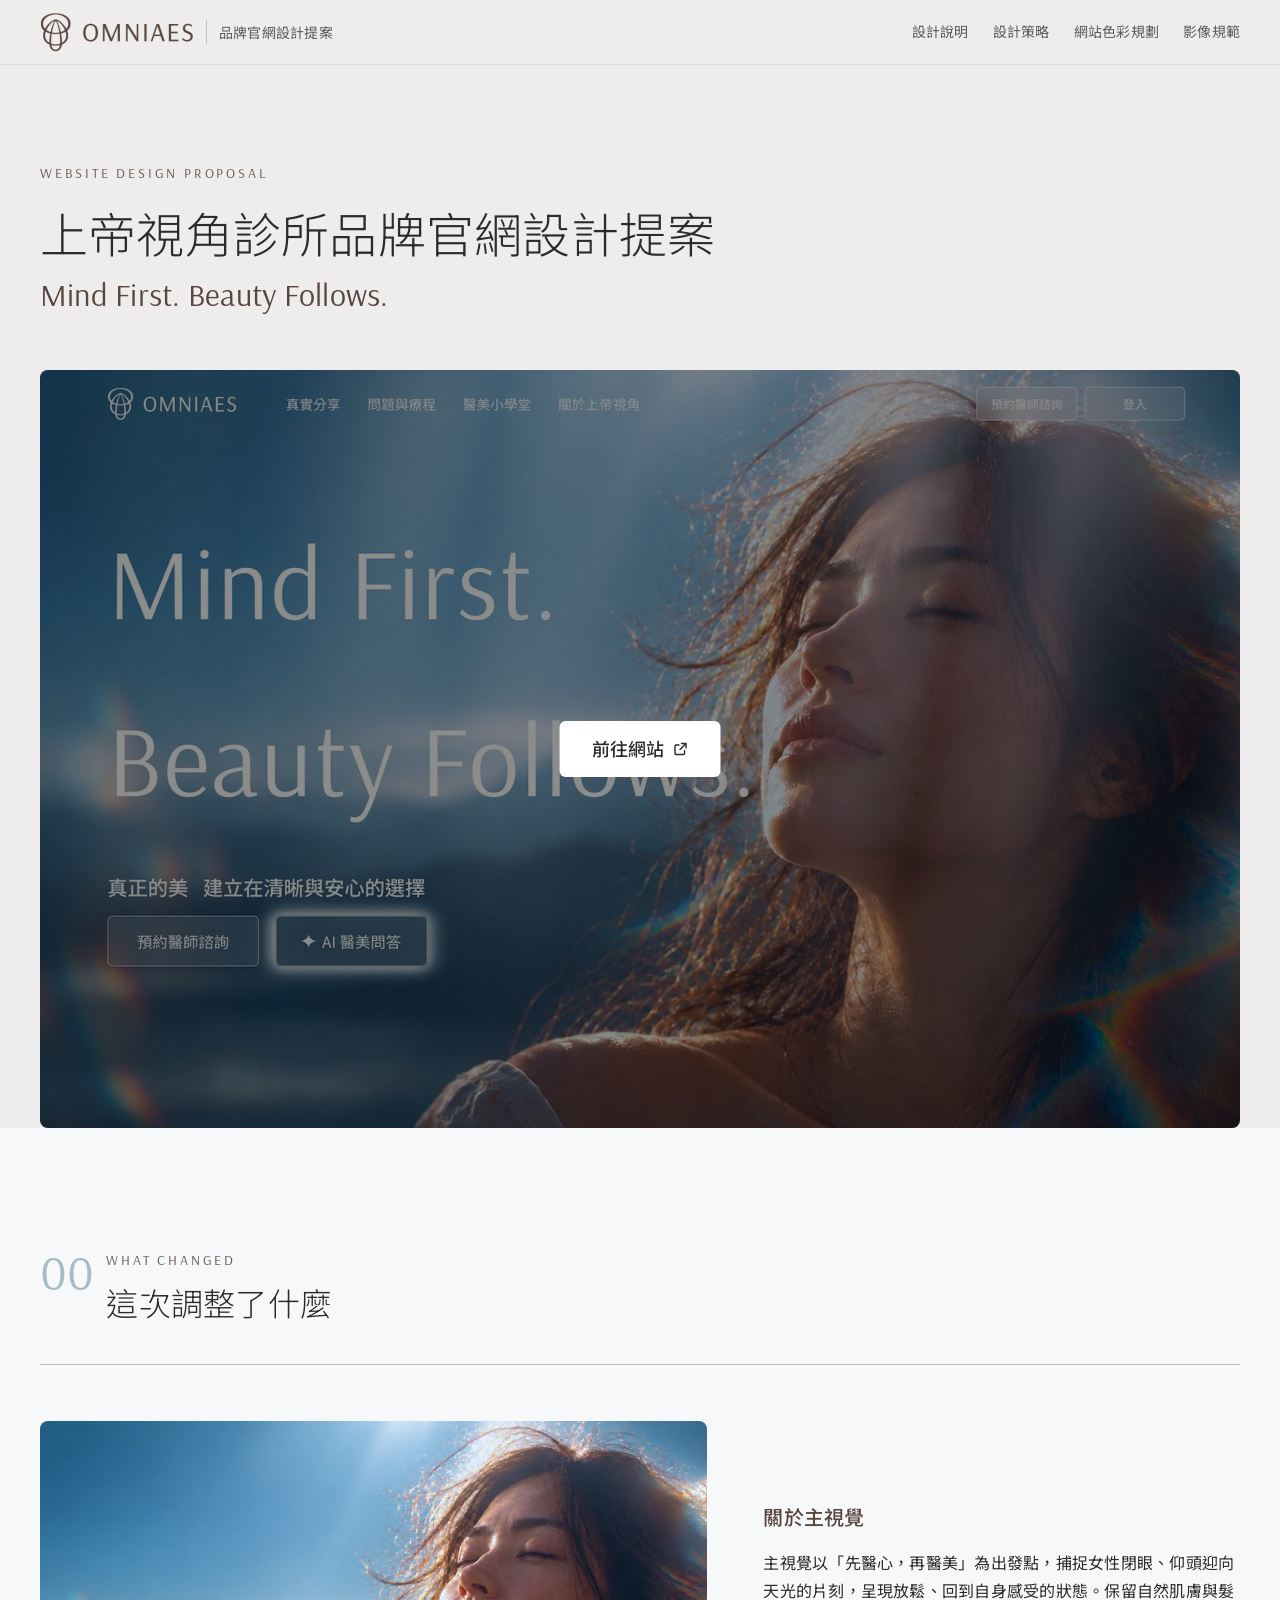
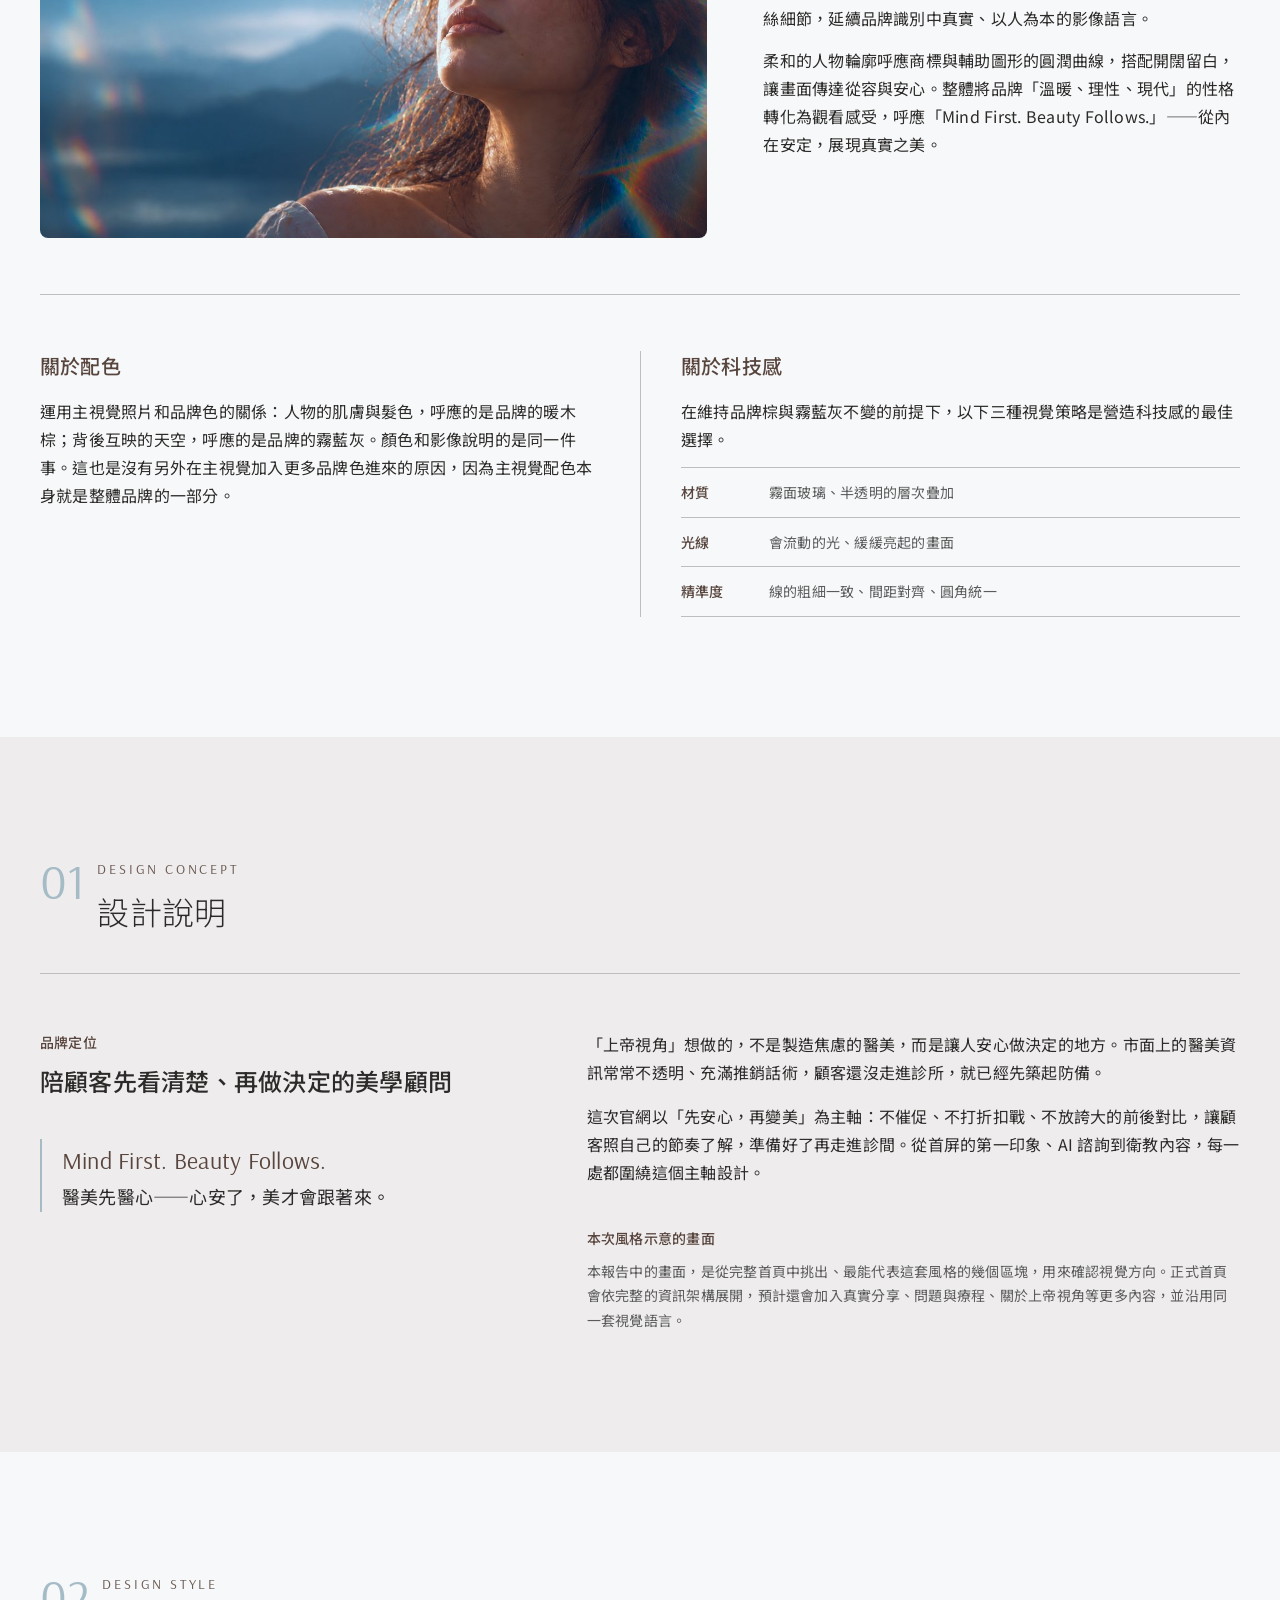
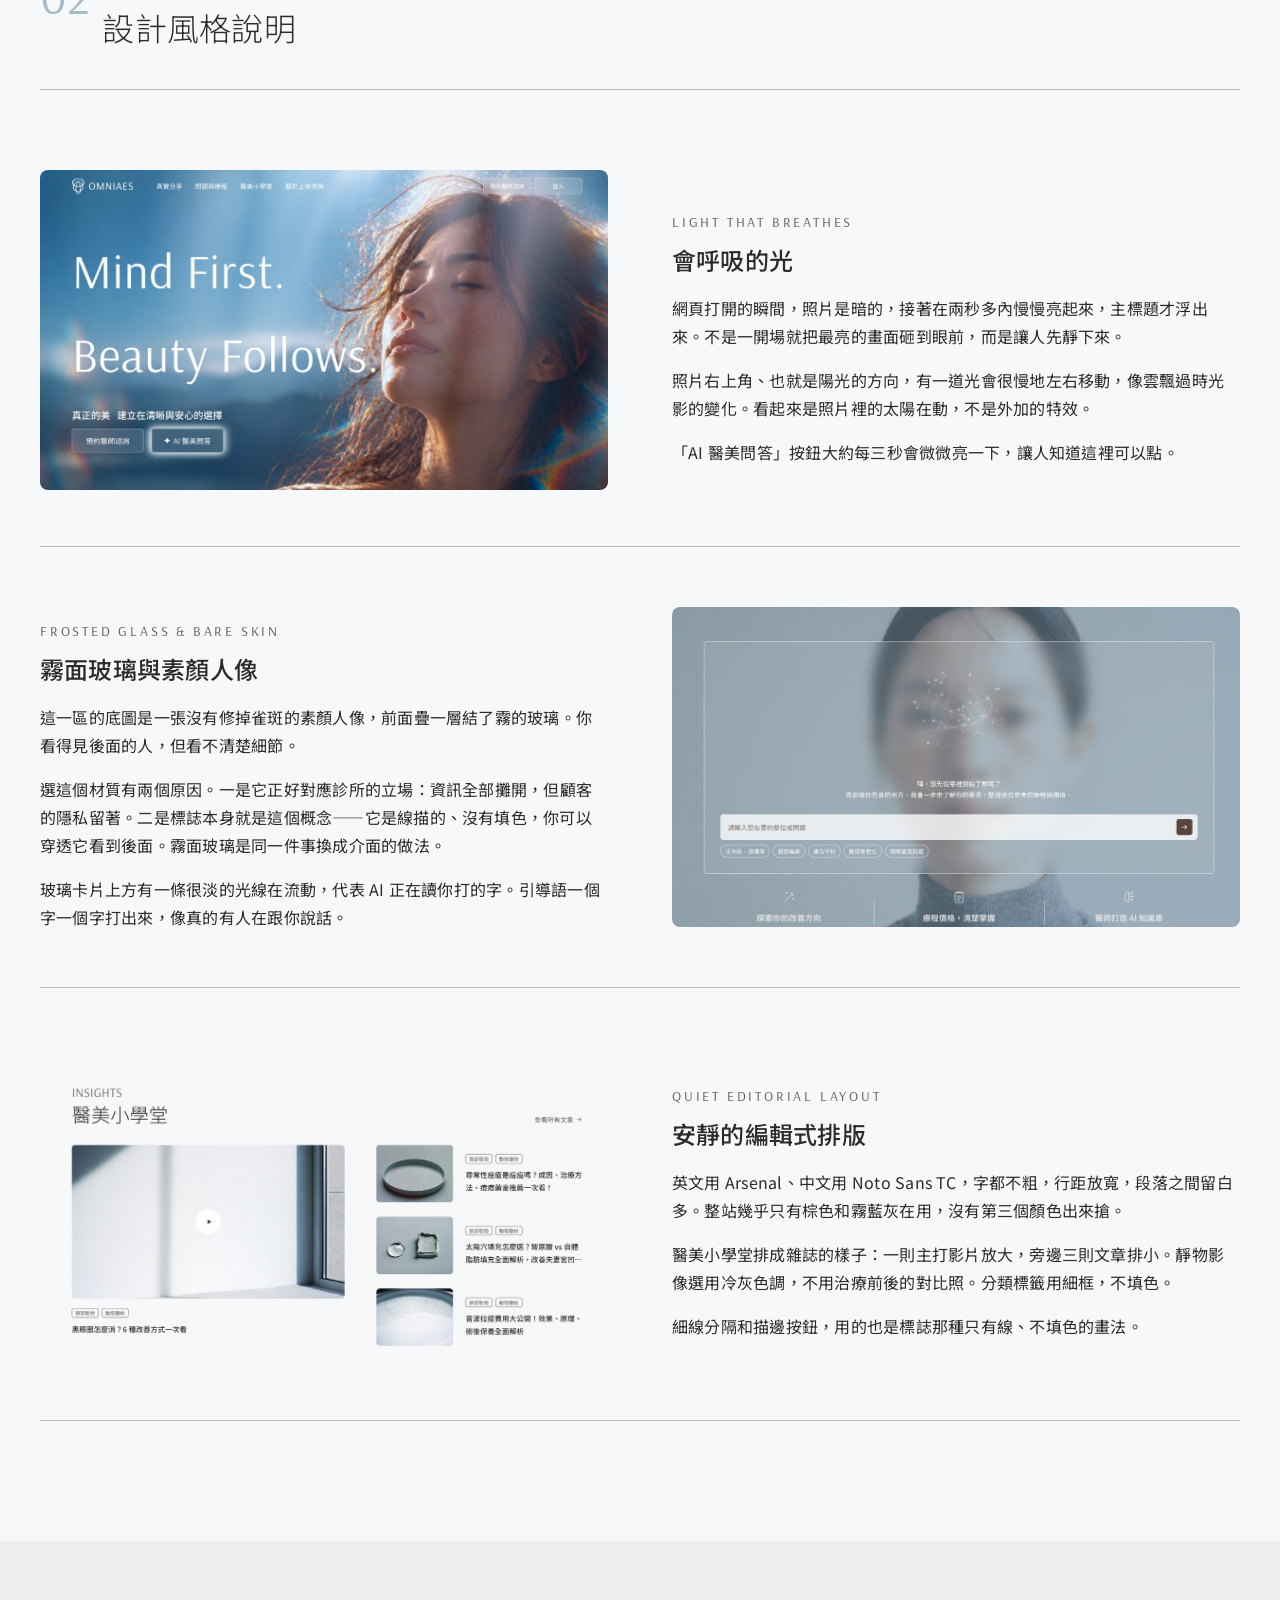
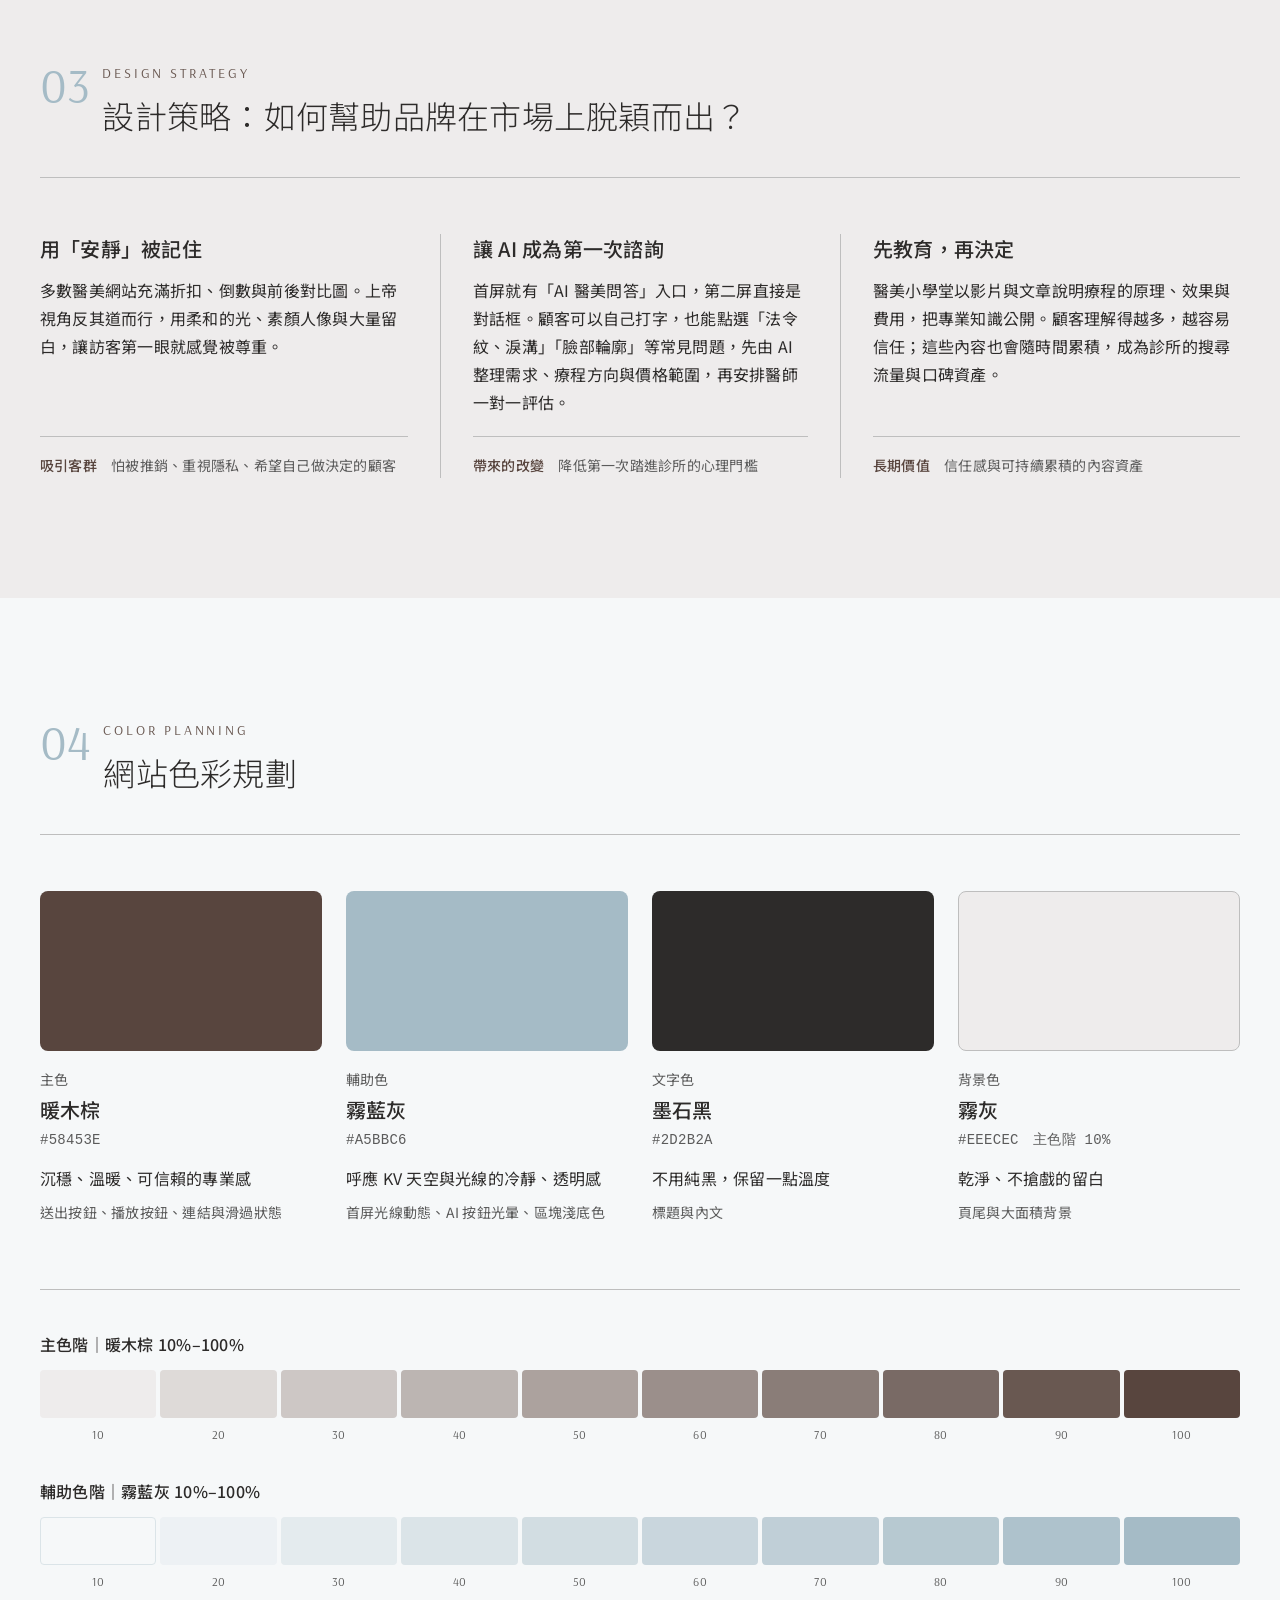
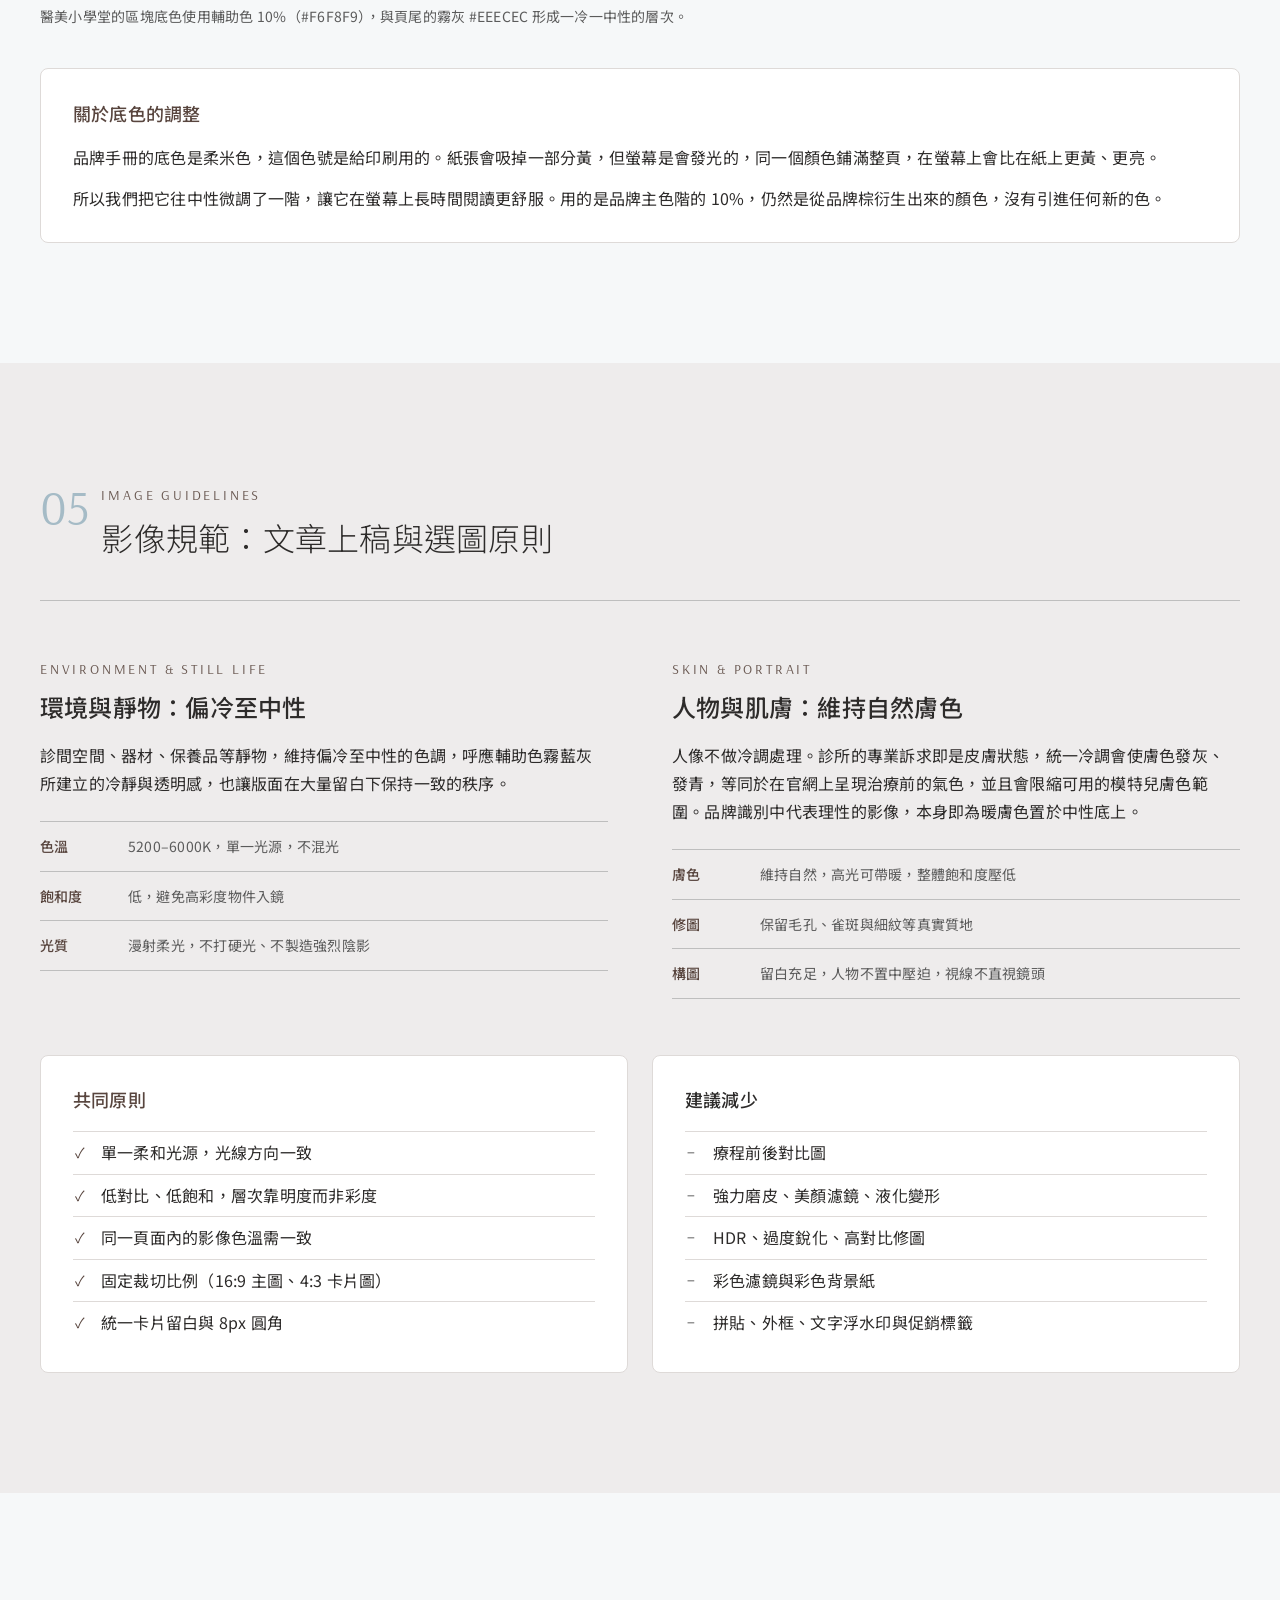
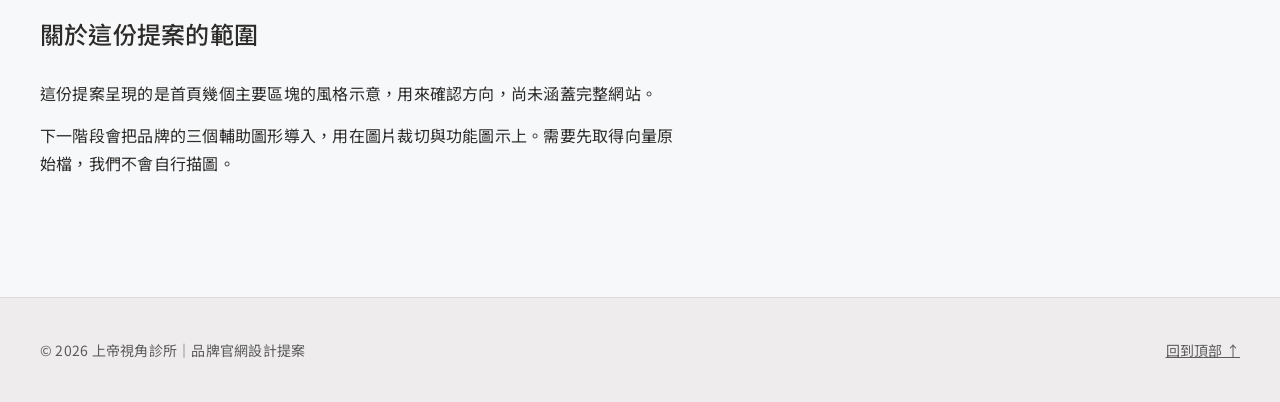
==== commit 62e3cdf5: "提案報告：建議減少清單改用減號 Co-Authored-By: Claude Opus 5.5 <noreply@anthropic.com>" ====
--- a/report.html
+++ b/report.html
@@ -238,7 +238,7 @@
   .rules li { position: relative; padding: 8px 0 8px 28px; border-top: 1px solid var(--line-soft); font-size: 16px; line-height: 1.6; }
   .rules li::before { position: absolute; left: 2px; top: 8px; font-size: 14px; line-height: 1.8; }
   .rules__do li::before { content: "✓"; color: var(--primary); }
-  .rules__dont li::before { content: "✕"; color: var(--ink-2); }
+  .rules__dont li::before { content: "−"; color: var(--ink-2); } /* 「建議減少」語氣較溫和，用減號而非 ✕ */
 
   /* ---------- 結尾說明 ---------- */
   .closing { max-width: 640px; }
